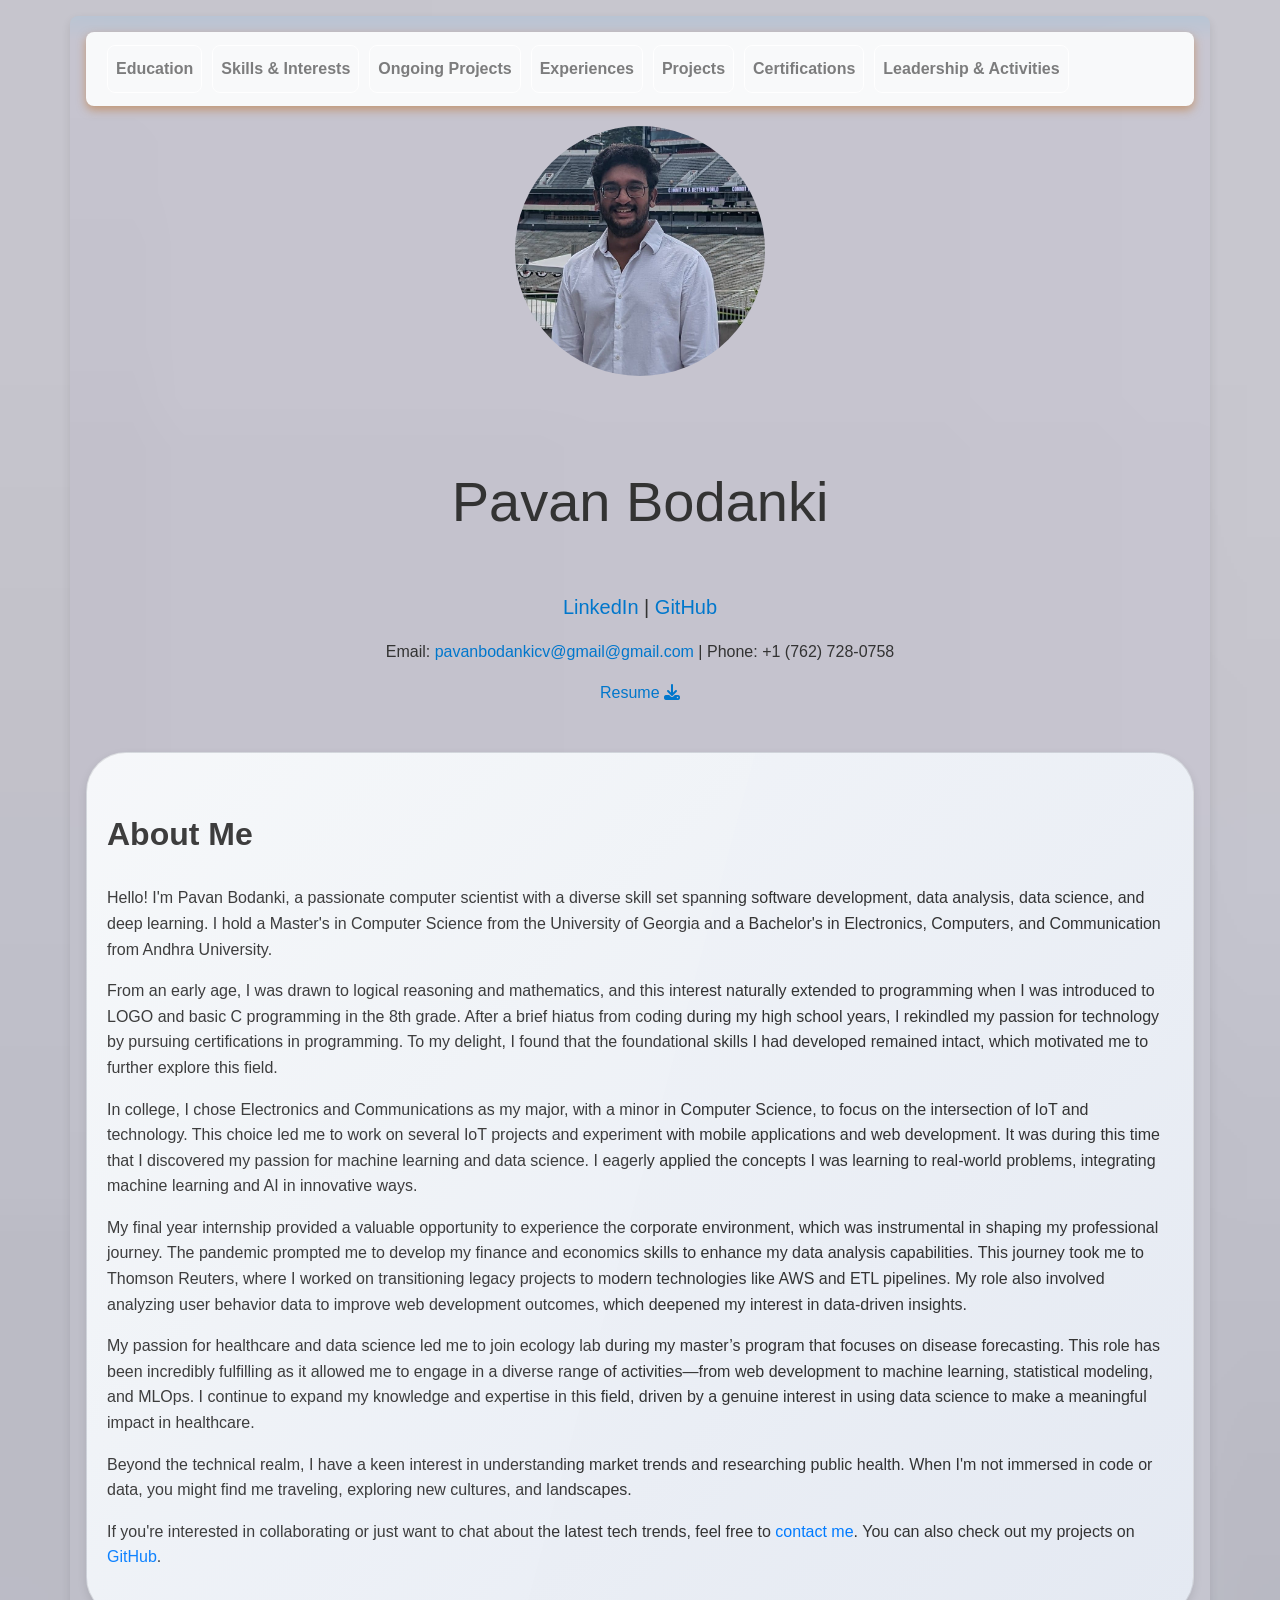
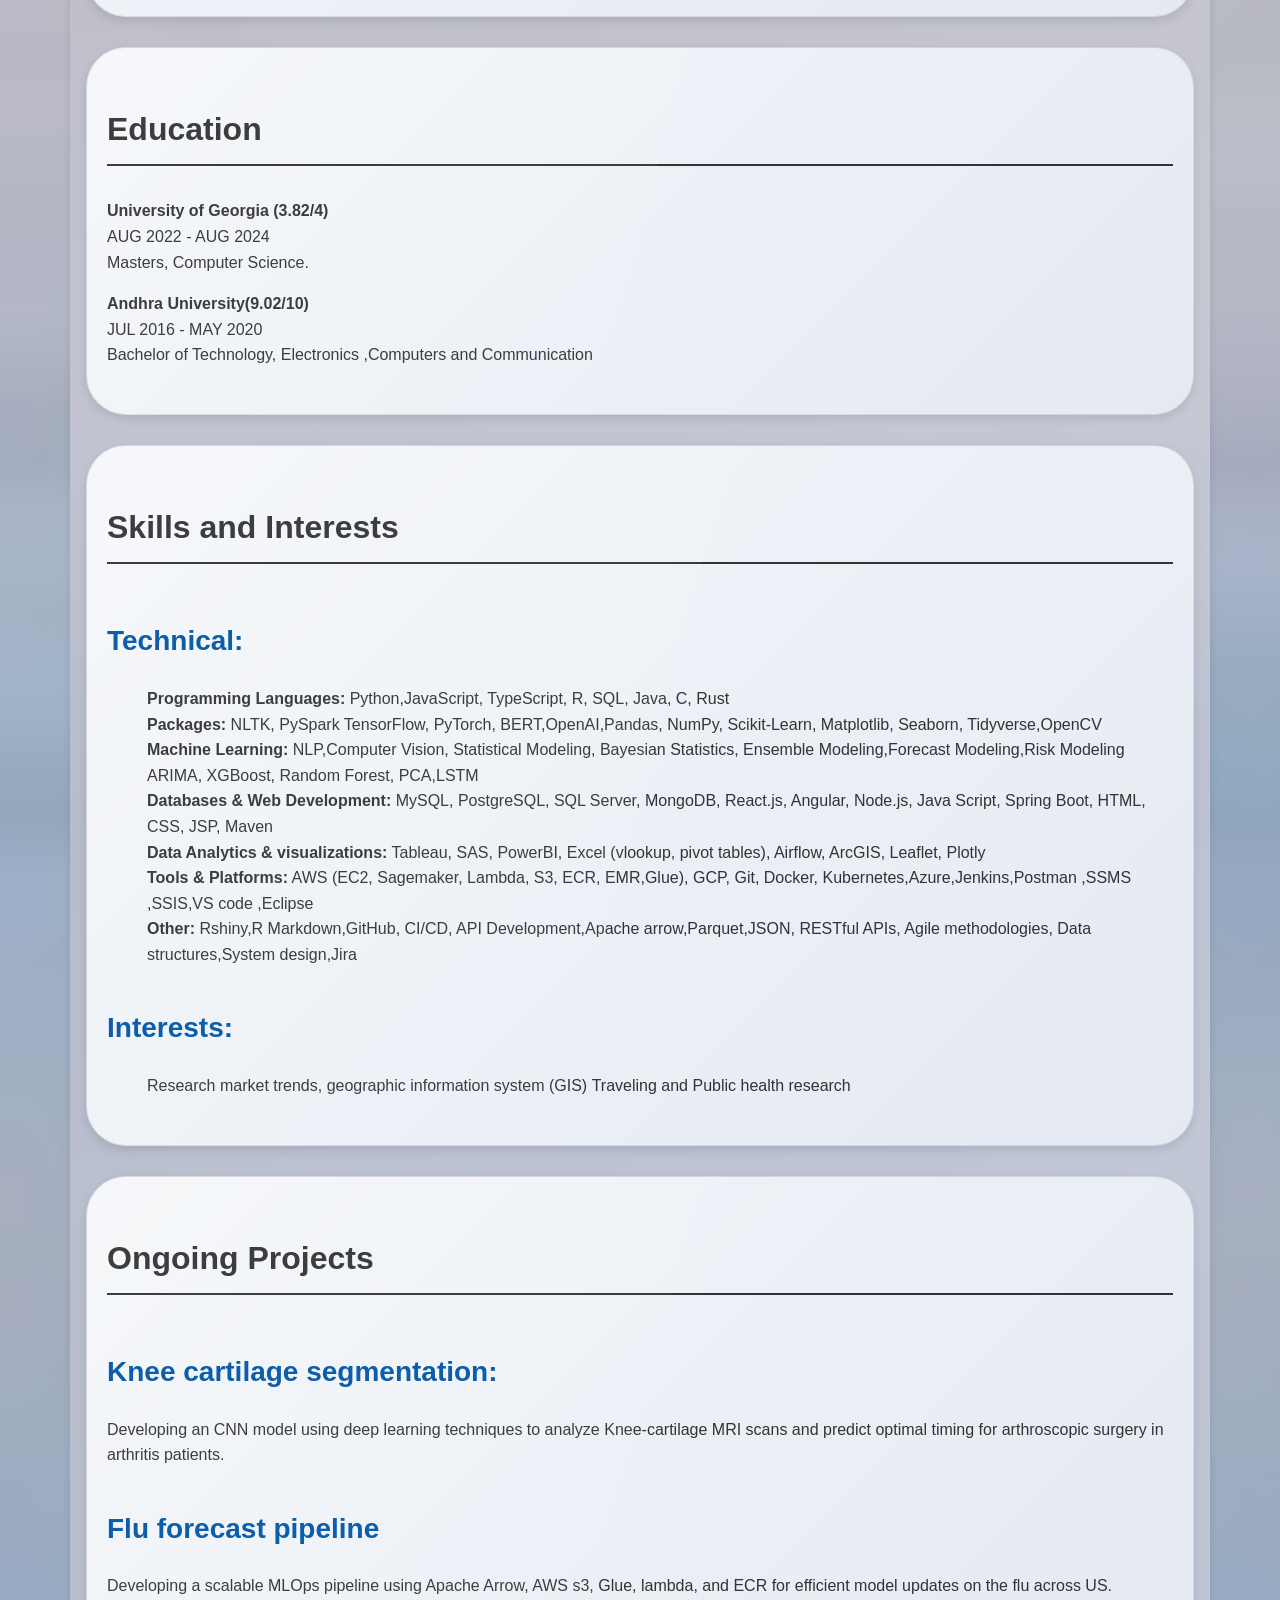
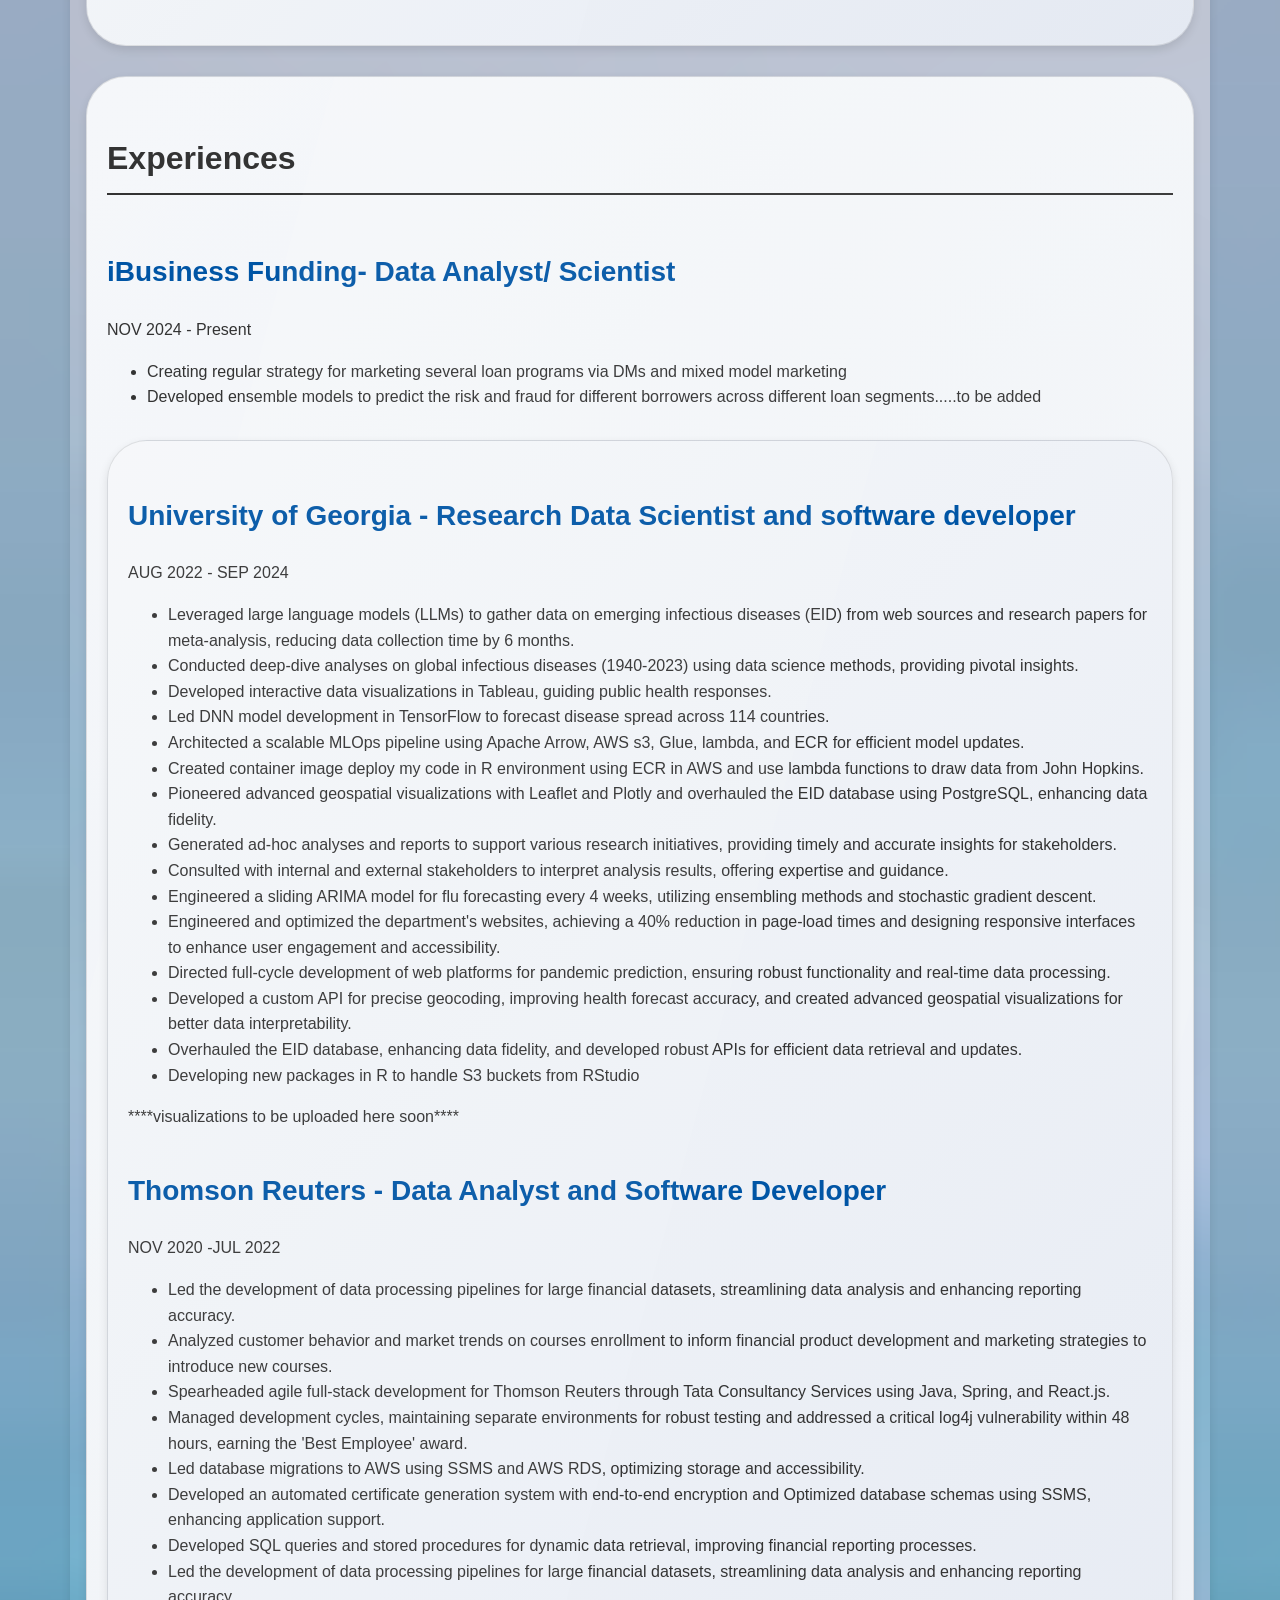
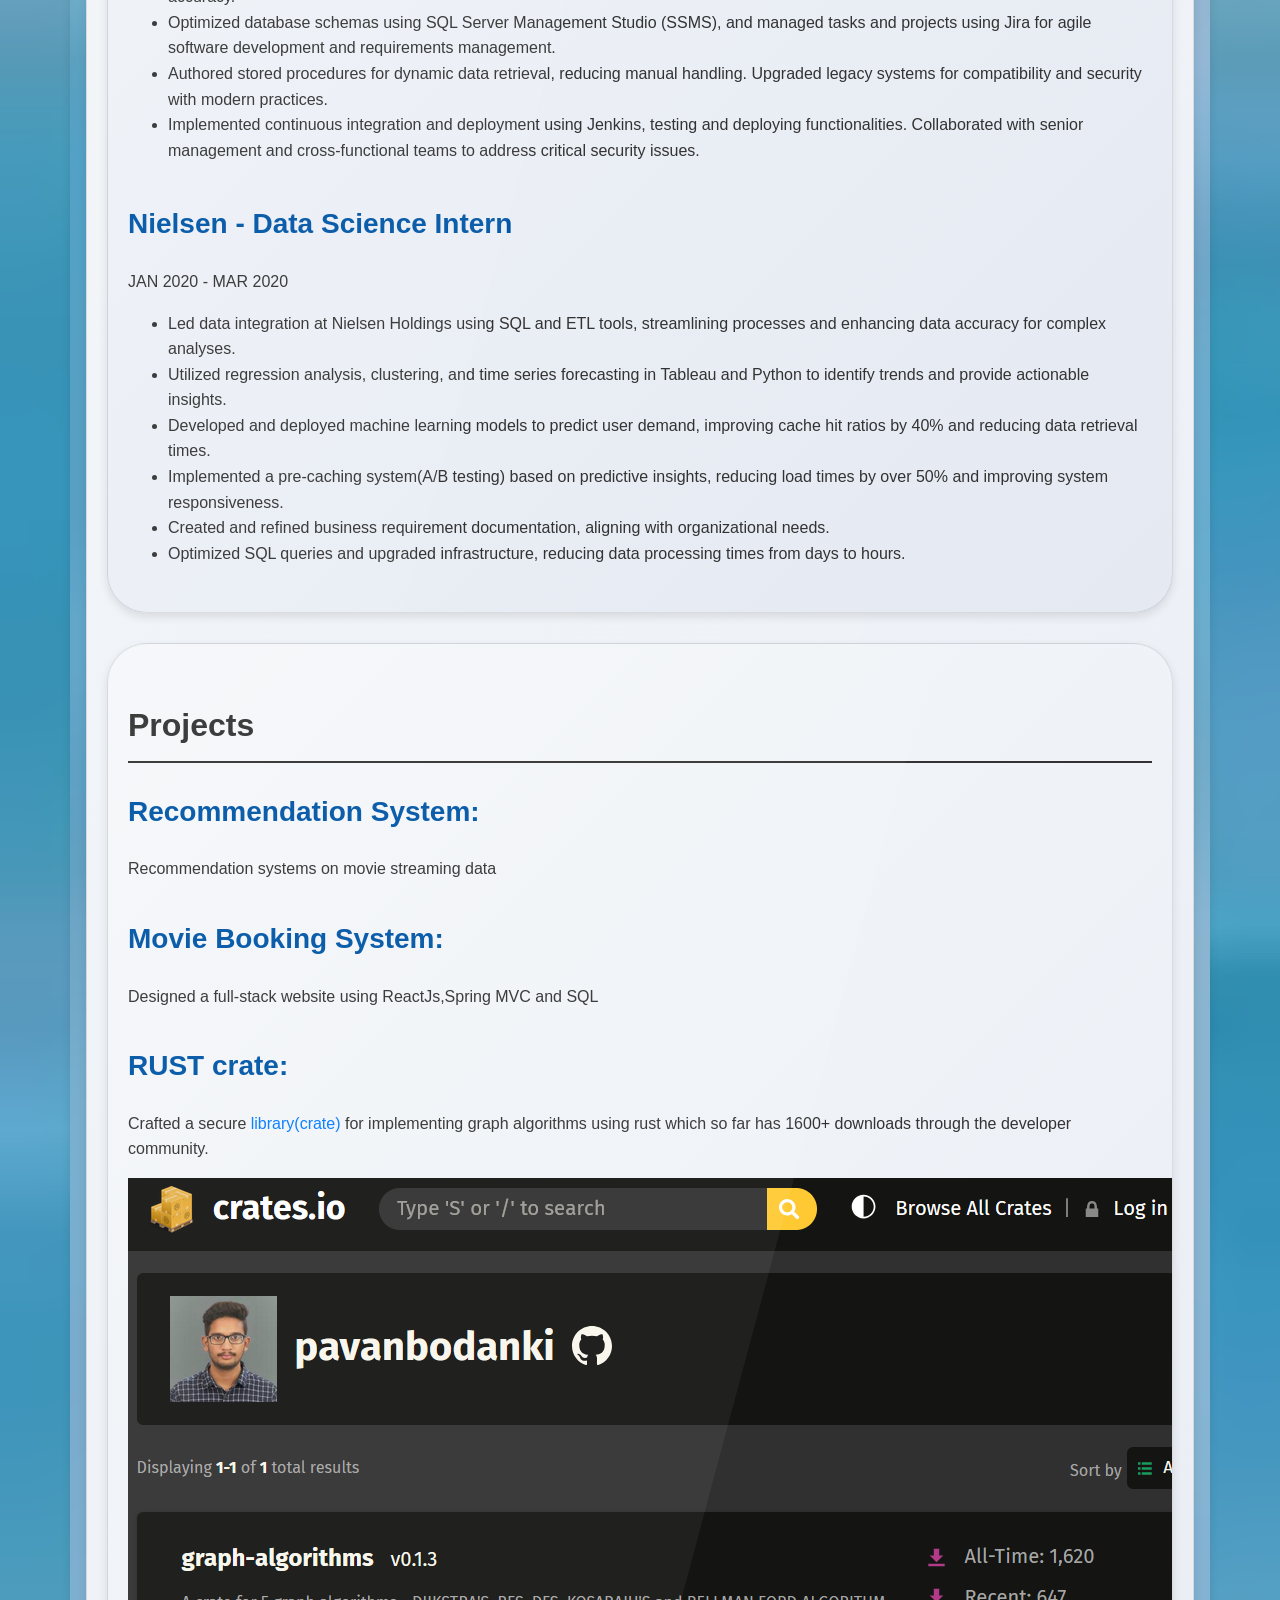
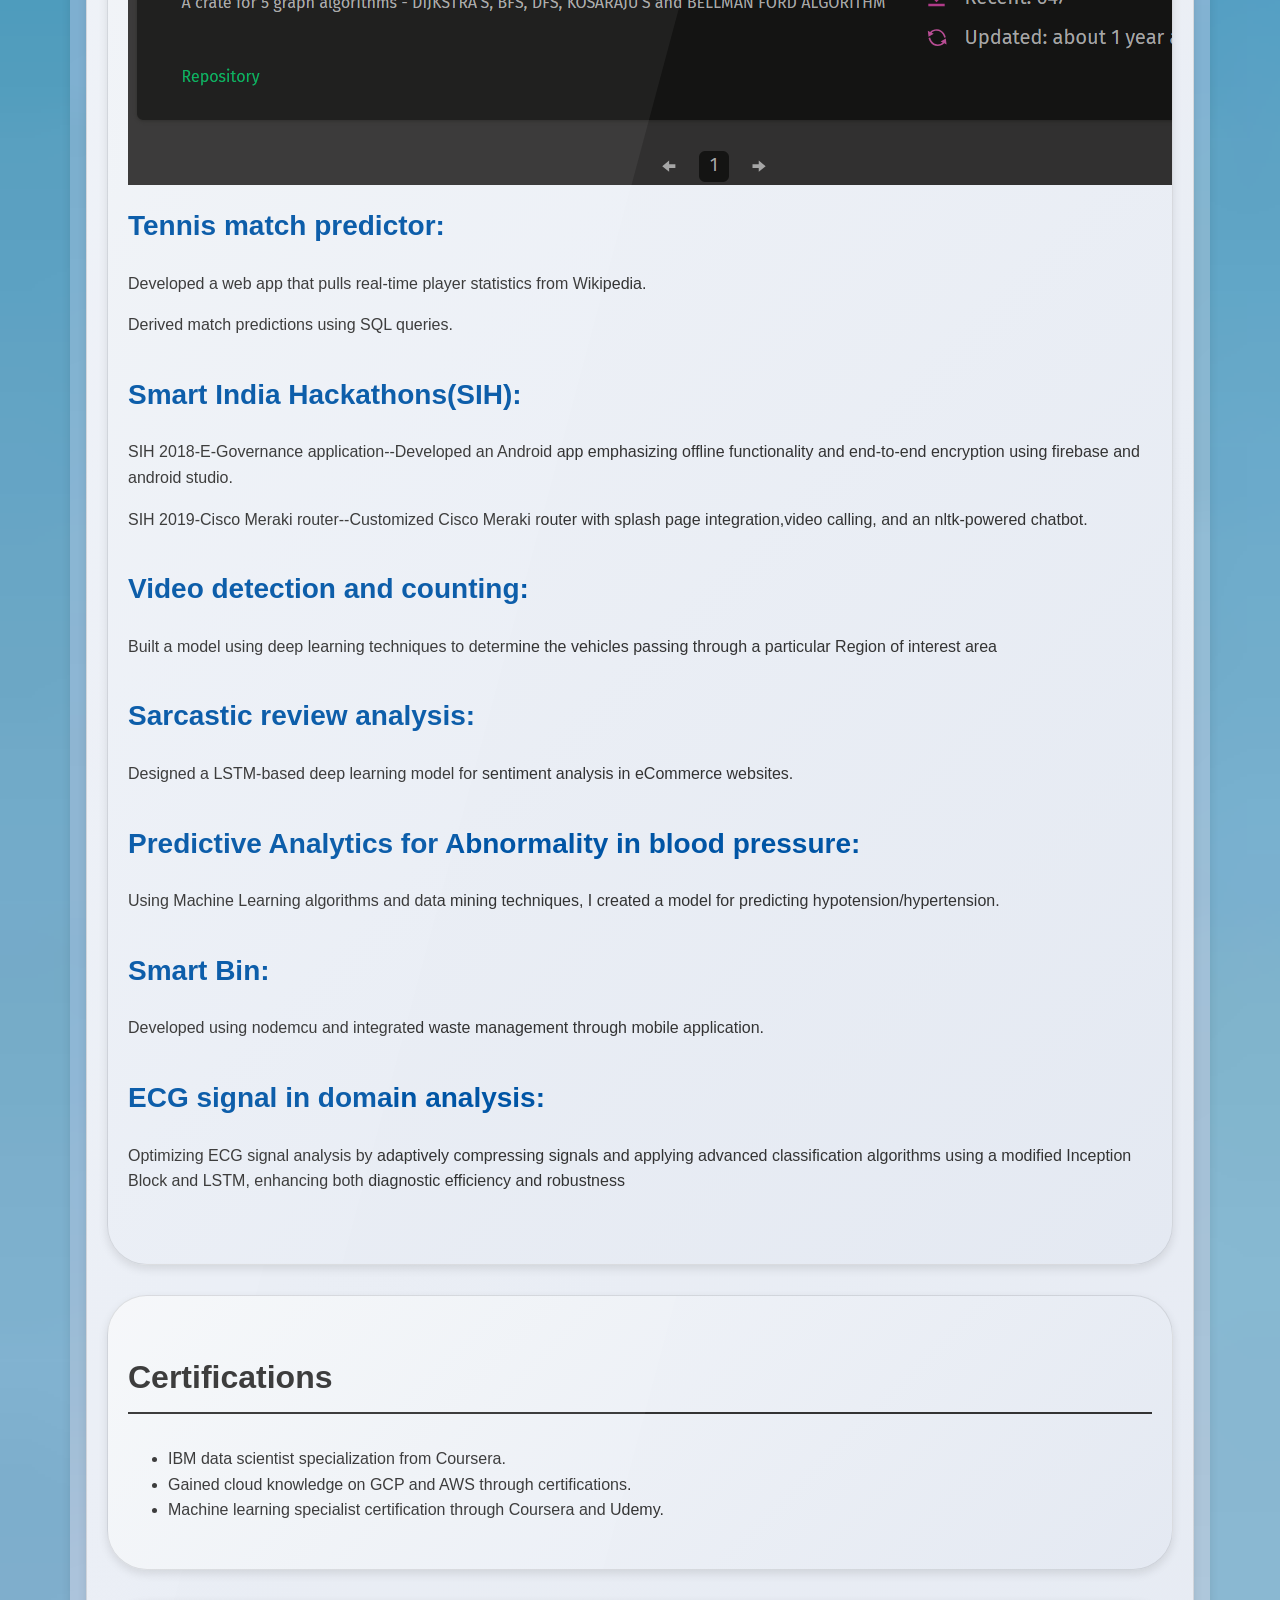
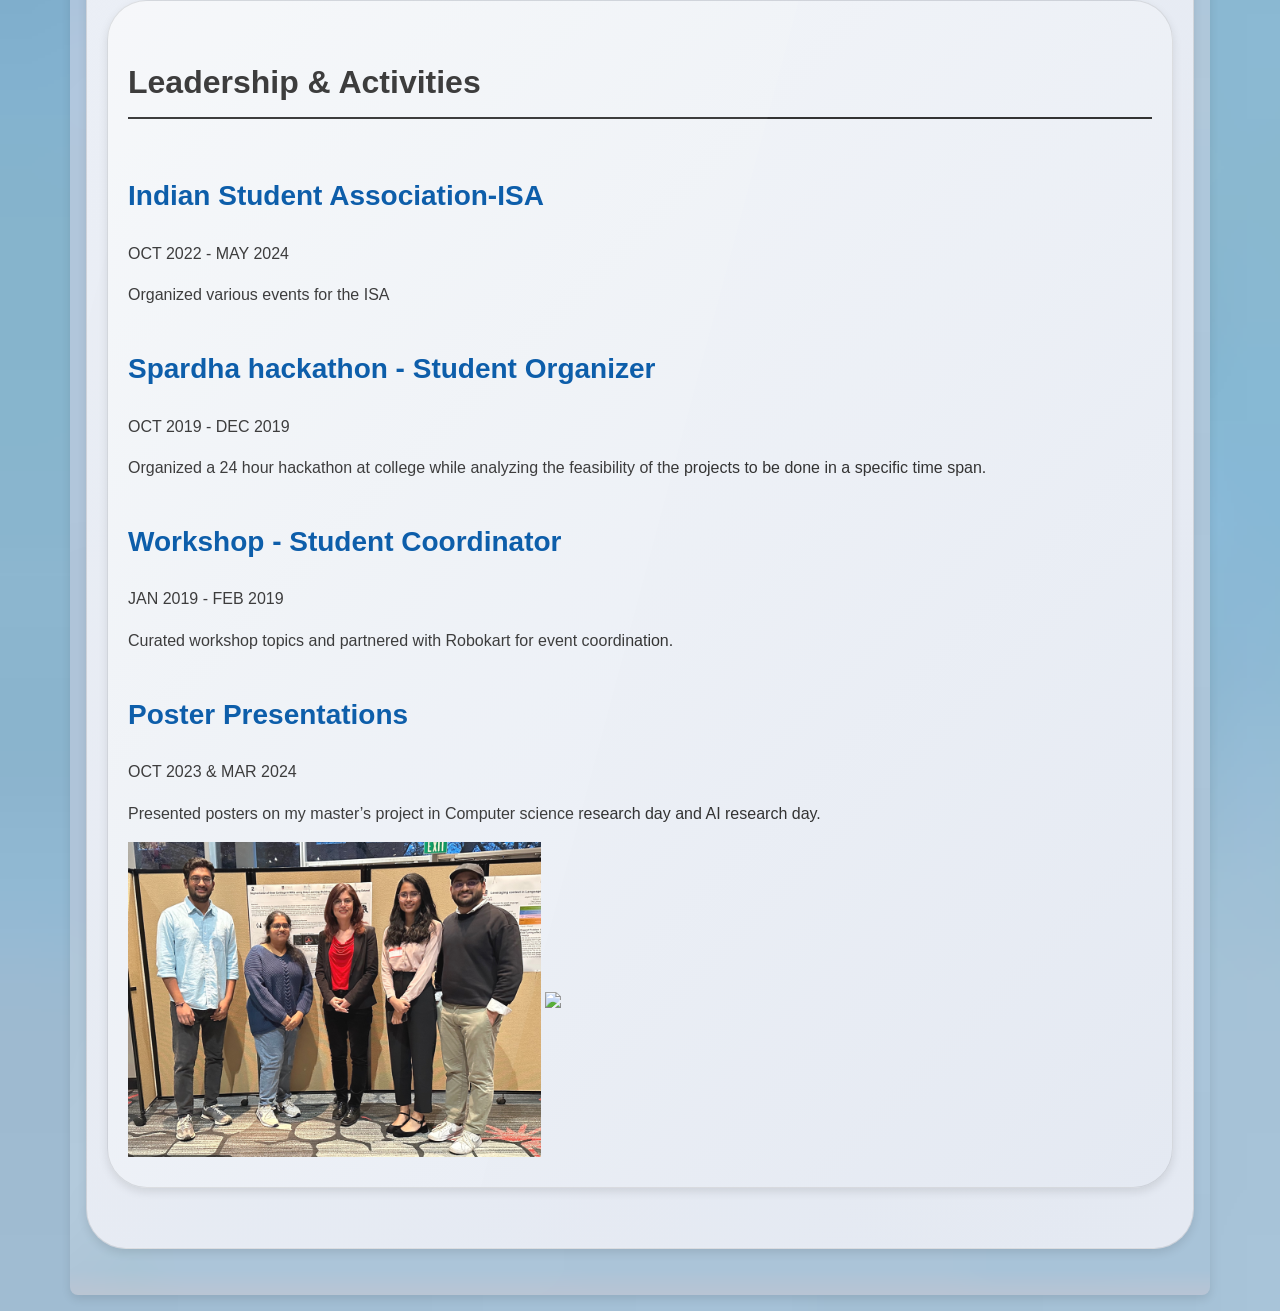
==== index.html @ 92566c2e "Update index.html" ====
<!DOCTYPE html>
<html lang="en">
<!-- Google tag (gtag.js) -->
<script async src="https://www.googletagmanager.com/gtag/js?id=G-JFM1HLFCEK"></script>
<script>
  window.dataLayer = window.dataLayer || [];
  function gtag(){dataLayer.push(arguments);}
  gtag('js', new Date());

  gtag('config', 'G-JFM1HLFCEK');
</script>
<head>
    <meta charset="UTF-8">
    <meta name="viewport" content="width=device-width, initial-scale=1.0">
    <title>Pavan Bodanki</title>
    <link href="https://maxcdn.bootstrapcdn.com/bootstrap/4.5.2/css/bootstrap.min.css" rel="stylesheet">
    <script src="https://ajax.googleapis.com/ajax/libs/jquery/3.5.1/jquery.min.js"></script>
    <script src="https://cdnjs.cloudflare.com/ajax/libs/popper.js/1.16.0/umd/popper.min.js"></script>
    <script src="https://maxcdn.bootstrapcdn.com/bootstrap/4.5.2/js/bootstrap.min.js"></script>
	<link rel="stylesheet" href="https://cdnjs.cloudflare.com/ajax/libs/font-awesome/6.3.1/css/all.min.css" integrity="sha384-k6RqeWeci5ZR/Lv4MR0sA0FfDOMt23cez/5paNdF+TmFE5oUJ5Ng5F5tdp1WEIjO" crossorigin="anonymous">

	
    <style>
	body {
    font-family: 'Roboto', sans-serif;
    background-image: url('images.jpeg');
	 background-size: cover;
    color: #333;
    font-size: 16px;
    line-height: 1.6;
}

.container {
    background-color: #ffffff;
    padding: 40px;
    border-radius: 8px;
    box-shadow: 0px 4px 10px rgba(0, 0, 0, 0.1);
    margin-top: 40px;
    background-image: url('images.jpeg');
    background-size: cover;
    background-position: center center;
}
        .header h1 {
            text-align: center;
        }

        .header a {
            color: #0077cc;
            text-decoration: none;
        }

        .section h2 {
            border-bottom: 2px solid #333;
            padding-bottom: 0.5em;
            margin-bottom: 1em;
        }

        .skills ul, .interests ul {
            list-style-type: none;
            padding-left: 0;
        }

        .skills li, .interests li {
            display: inline-block;
            border-radius: 3px;
        }
	
        .experience .job, .projects .project {
            margin-bottom: 1.5em;
        }

        .experience h3, .projects h3 {
            margin-top: 0;
            
        }
		
		.menu {
            position: sticky;
            top: 0;
            background-color: #ffffff;
            box-shadow: 0 2px 6px rgba(0, 0, 0, 0.1);
            z-index: 1000;
        }

        .menu a {
            margin: 0 10px;
            cursor: pointer;
            text-decoration: underline;
            color: #0077cc;
        }
		.menu a:hover {
            color: #0055a5;
        }
		@keyframes fadeIn {
            from { opacity: 0; }
            to { opacity: 1; }
        }

        .section {
            animation: fadeIn 1s ease-out;
        }
		.profile-image {
            width: 250px;
            height: 250px;
            border-radius: 50%;
            object-fit: cover;
            margin: 20px auto;
            display: block;
        }

        /* Contact form style */
        .contact-form {
            margin: 20px 0;
            display: flex;
            flex-direction: column;
            gap: 15px;
        }

        .contact-form input,
        .contact-form textarea,
        .contact-form button {
            padding: 10px;
            border: 1px solid #ccc;
            border-radius: 5px;
        }

        /* Social media icons */
        .social-icons {
            display: flex;
            gap: 10px;
            justify-content: center;
            margin: 20px 0;
        }

        .social-icons img {
            width: 32px;
            height: 32px;
        }
		
h1, h2, h3, h4, h5, h6 {
    margin-top: 1em;
    margin-bottom: 1em;
    font-weight: 700;
}

h3 {
    color: #0055a5;
    
}

.navbar {
    background-color: #0055a5;
    border-radius: 8px;
    box-shadow: 0px 4px 10px rgba(192, 119, 54, 0.58);
}

.nav-link {
    border: 1px solid #fff;
    border-radius: 8px;
    margin: 5px;
    padding: 10px 20px;
    transition: background-color 0.3s, color 0.3s;
}

.nav-link:hover {
    background-color: #fff;
    color: #0055a5;
}

.card {
    border-radius: 40px;
    box-shadow: 0px 4px 10px rgba(0, 0, 0, 0.1);
    background: linear-gradient(135deg, #f5f7fa 0%, #e4e9f2 100%);
    margin: 30px 0;
    padding: 30px 20px;
    transition: transform 0.3s, box-shadow 0.3s;
    border: 1px solid rgba(0, 0, 0, 0.1);
    position: relative;
    overflow: hidden;
}

.card:hover {
    transform: translateY(-7px);
    box-shadow: 0px 8px 15px rgba(0, 0, 0, 0.2);
}

.card::before {
    content: "";
    position: absolute;
    top: 0;
    left: -50%;
    width: 100%;
    height: 100%;
    background-color: rgba(255, 255, 255, 0.05);
    transform: skewX(-15deg);
    transition: transform 0.7s;
}

.card:hover::before {
    transform: skewX(-15deg) translateX(130%);
}

.card-icon {
    width: 50px;
    height: 50px;
    background-color: #0055a5;
    border-radius: 50%;
    display: flex;
    justify-content: center;
    align-items: center;
    margin-bottom: 20px;
    color: #fff;
    font-size: 24px;
}
body {
            font-family: 'Roboto', sans-serif;
            background-color: #f0f0f0;
            color: #333;
            font-size: 16px;
            line-height: 1.6;
        }

		
    </style>
</head>

<body>
  <div class="container mt-3 mb-3 p-3">
        <nav class="navbar navbar-expand-lg navbar-light bg-light sticky-top">
            <class="navbar-brand" >
            <button class="navbar-toggler" type="button" data-toggle="collapse" data-target="#navbarNav" aria-controls="navbarNav" aria-expanded="false" aria-label="Toggle navigation">
                <span class="navbar-toggler-icon"></span>
            </button>
            <div class="collapse navbar-collapse" id="navbarNav">
                <ul class="navbar-nav ml-auto">
                <li class="nav-item">
                    <a class="nav-link" onclick="scrollToSection('education')"><b>Education</b></a>
                </li>
                <li class="nav-item">
                    <a class="nav-link" onclick="scrollToSection('skills-and-interests')"><b>Skills & Interests</b></a>
                </li>
				<li class="nav-item">
                    <a class="nav-link" onclick="scrollToSection('Onprojects')"><b>Ongoing Projects</b></a>
                </li>
                <li class="nav-item">
                    <a class="nav-link" onclick="scrollToSection('experiences')"><b>Experiences</b></a>
                </li>
                <li class="nav-item">
                    <a class="nav-link" onclick="scrollToSection('projects')"><b>Projects</b></a>
                </li>
                <li class="nav-item">
                    <a class="nav-link" onclick="scrollToSection('certifications')"><b>Certifications</b></a>
                </li>
                <li class="nav-item">
                    <a class="nav-link" onclick="scrollToSection('leadership')"><b>Leadership & Activities</b></a>
                </li>
            </ul>
        </div>
    </nav>

	<img src="pavan.jpg" class="profile-image">

        <div class="header text-center py-3">
            <h1 class="display-4">Pavan Bodanki</h1>
            <p class="lead"><a href="https://linkedin.com/in/pavan-bodanki" target="_blank">LinkedIn</a> | 
               <a href="https://github.com/pavanbodanki" target="_blank">GitHub</a></p>
            <p>Email: <a href="mailto:pavanbodankicv@gmail.com">pavanbodankicv@gmail@gmail.com</a> | Phone: +1 (762) 728-0758</p>
			<a href="PavanBodanki_RESUME_master.pdf" download>Resume <i class="fas fa-download"></i></a>
        </div>
<section id="about-me">
<div class= card>
        <h2>About Me</h2>
<p>
    Hello! I'm Pavan Bodanki, a passionate computer scientist with a diverse skill set spanning software development, data analysis, data science, and deep learning. I hold a Master's in Computer Science from the University of Georgia and a Bachelor's in Electronics, Computers, and Communication from Andhra University.
</p>
<p>
    From an early age, I was drawn to logical reasoning and mathematics, and this interest naturally extended to programming when I was introduced to LOGO and basic C programming in the 8th grade. After a brief hiatus from coding during my high school years, I rekindled my passion for technology by pursuing certifications in programming. To my delight, I found that the foundational skills I had developed remained intact, which motivated me to further explore this field.
</p>
<p>
    In college, I chose Electronics and Communications as my major, with a minor in Computer Science, to focus on the intersection of IoT and technology. This choice led me to work on several IoT projects and experiment with mobile applications and web development. It was during this time that I discovered my passion for machine learning and data science. I eagerly applied the concepts I was learning to real-world problems, integrating machine learning and AI in innovative ways.
</p>
<p>
    My final year internship provided a valuable opportunity to experience the corporate environment, which was instrumental in shaping my professional journey. The pandemic prompted me to develop my finance and economics skills to enhance my data analysis capabilities. This journey took me to Thomson Reuters, where I worked on transitioning legacy projects to modern technologies like AWS and ETL pipelines. My role also involved analyzing user behavior data to improve web development outcomes, which deepened my interest in data-driven insights.
</p>
<p>
    My passion for healthcare and data science led me to join ecology lab during my master’s program that focuses on disease forecasting. This role has been incredibly fulfilling as it allowed me to engage in a diverse range of activities—from web development to machine learning, statistical modeling, and MLOps. I continue to expand my knowledge and expertise in this field, driven by a genuine interest in using data science to make a meaningful impact in healthcare.
</p>
<p>
    Beyond the technical realm, I have a keen interest in understanding market trends and researching public health. When I'm not immersed in code or data, you might find me traveling, exploring new cultures, and landscapes.
</p>
<p>
    If you're interested in collaborating or just want to chat about the latest tech trends, feel free to <a href="mailto:pavanbodankicv@gmail.com">contact me</a>. You can also check out my projects on <a href="https://github.com/pavanbodanki">GitHub</a>.
</p>
</div>

	</section>
    <div class="section education">
		<div class="card">
        <h2>Education</h2>
        <p><strong>University of Georgia (3.82/4)</strong><br> AUG 2022 - AUG 2024<br> Masters, Computer Science.</p>
        <p><strong>Andhra University(9.02/10)</strong><br> JUL 2016 - MAY 2020<br> Bachelor of Technology, Electronics ,Computers and Communication</p>
		</div>
    </div>

    <!-- Add other sections similarly -->
	<div class="section skills-and-interests"><div class="card">
        <h2>Skills and Interests</h2>
        
        <h3>Technical:</h3>
        <ul class="skills">
			<li><b>Programming Languages:</b> Python,JavaScript, TypeScript, R, SQL, Java, C, Rust </li>
			<li><b>Packages:</b> NLTK, PySpark TensorFlow, PyTorch, BERT,OpenAI,Pandas, NumPy, Scikit-Learn, Matplotlib, Seaborn, Tidyverse,OpenCV</li>
			<li><b>Machine Learning:</b> NLP,Computer Vision, Statistical Modeling, Bayesian Statistics, Ensemble Modeling,Forecast Modeling,Risk Modeling ARIMA, XGBoost, Random Forest, PCA,LSTM</li>
			<li><b>Databases & Web Development:</b> MySQL, PostgreSQL, SQL Server, MongoDB, React.js, Angular, Node.js, Java Script, Spring Boot, HTML, CSS, JSP, Maven</li>
			<li><b>Data Analytics & visualizations:</b> Tableau, SAS, PowerBI, Excel (vlookup, pivot tables), Airflow, ArcGIS, Leaflet, Plotly</li>
			<li><b>Tools & Platforms:</b> AWS (EC2, Sagemaker, Lambda, S3, ECR, EMR,Glue), GCP, Git, Docker, Kubernetes,Azure,Jenkins,Postman ,SSMS ,SSIS,VS code ,Eclipse</li>
			<li><b>Other:</b> Rshiny,R Markdown,GitHub, CI/CD, API Development,Apache arrow,Parquet,JSON, RESTful APIs,  Agile methodologies, Data structures,System design,Jira</li>
			<br>
        </ul>
        
        <h3>Interests:</h3>
        <ul class="interests">
            <li>Research market trends,</li>
			<li>geographic information system (GIS) </li>
            <li>Traveling and</li>
            <li>Public health research</li>
        </ul>
		</div>
    </div>
	<div class="section Onprojects"><div class="card">
		<h2>Ongoing Projects</h2>
		<div class="project">
            <h3>Knee cartilage segmentation:</h3>
            <p><p>Developing an CNN model using deep learning techniques to analyze Knee-cartilage MRI scans and predict optimal timing for arthroscopic surgery in arthritis patients.</p></p>
        </div>
		<div class="project">
            <h3>Flu forecast pipeline</h3>
            <p><p>Developing a scalable MLOps pipeline using Apache Arrow, AWS s3, Glue, lambda, and ECR for efficient model updates on the flu across US.</p></p>
        </div>
		
	</div>
<div class="section experiences"><div class="card">
        <h2>Experiences</h2>
        <div class="job">
            <h3>iBusiness Funding- Data Analyst/ Scientist</h3>
            <p>NOV 2024 - Present</p>
<ul>
<li> Creating regular strategy for marketing several loan programs via DMs and mixed model marketing</li>
<li>Developed ensemble models to predict the risk and fraud for different borrowers across different loan segments.....to be added</li>
</ul>
    
    <div class="section experiences"><div class="card">
        <div class="job">
            <h3>University of Georgia - Research Data Scientist and software developer</h3>
            <p>AUG 2022 - SEP 2024</p>
			<ul>
				<li>Leveraged large language models (LLMs) to gather data on emerging infectious diseases (EID) from web sources and research papers for meta-analysis, reducing data collection time by 6 months.</li>
				<li>Conducted deep-dive analyses on global infectious diseases (1940-2023) using data science methods, providing pivotal insights.</li>
				<li>Developed interactive data visualizations in Tableau, guiding public health responses.</li>
				<li>Led DNN model development in TensorFlow to forecast disease spread across 114 countries.</li>
				<li>Architected a scalable MLOps pipeline using Apache Arrow, AWS s3, Glue, lambda, and ECR for efficient model updates.</li>
				<li>Created container image deploy my code in R environment using ECR in AWS and use lambda functions to draw data from John Hopkins.</li>
				<li>Pioneered advanced geospatial visualizations with Leaflet and Plotly and overhauled the EID database using PostgreSQL, enhancing data fidelity.</li>
				<li>Generated ad-hoc analyses and reports to support various research initiatives, providing timely and accurate insights for stakeholders.</li>
				<li>Consulted with internal and external stakeholders to interpret analysis results, offering expertise and guidance.</li>
				<li>Engineered a sliding ARIMA model for flu forecasting every 4 weeks, utilizing ensembling methods and stochastic gradient descent.</li>
				<li>Engineered and optimized the department's websites, achieving a 40% reduction in page-load times and designing responsive interfaces to enhance user engagement and accessibility.</li>
				<li>Directed full-cycle development of web platforms for pandemic prediction, ensuring robust functionality and real-time data processing.</li>
				<li>Developed a custom API for precise geocoding, improving health forecast accuracy, and created advanced geospatial visualizations for better data interpretability.</li>
				<li>Overhauled the EID database, enhancing data fidelity, and developed robust APIs for efficient data retrieval and updates.</li>
				<li>Developing new packages in R to handle S3 buckets from RStudio</li>
			</ul>
			<p>****visualizations to be uploaded here soon****</p>

        </div>
		<div class="job">
            <h3>Thomson Reuters - Data Analyst and Software Developer</h3>
            <p>NOV 2020 -JUL 2022</p>
            <ul>
<li>Led the development of data processing pipelines for large financial datasets, streamlining data analysis and enhancing reporting accuracy.
</li>
<li>
 Analyzed customer behavior and market trends on courses enrollment to inform financial product development and marketing strategies to introduce new courses.
</li>
				<li>Spearheaded agile full-stack development for Thomson Reuters through Tata Consultancy Services using Java, Spring, and React.js.</li>
				<li>Managed development cycles, maintaining separate environments for robust testing and addressed a critical log4j vulnerability within 48 hours, earning the 'Best Employee' award.
				<li>Led database migrations to AWS using SSMS and AWS RDS, optimizing storage and accessibility.</li>
				<li>Developed an automated certificate generation system with end-to-end encryption and Optimized database schemas using SSMS, enhancing application support.</li>
				<li>Developed SQL queries and stored procedures for dynamic data retrieval, improving financial reporting processes.</li>
				<li>Led the development of data processing pipelines for large financial datasets, streamlining data analysis and enhancing reporting accuracy.</li>
				<li>Optimized database schemas using SQL Server Management Studio (SSMS), and managed tasks and projects using Jira for agile software development and requirements management.</li>
				<li>Authored stored procedures for dynamic data retrieval, reducing manual handling. Upgraded legacy systems for compatibility and security with modern practices.</li>
				<li>Implemented continuous integration and deployment using Jenkins, testing and deploying functionalities. Collaborated with senior management and cross-functional teams to address critical security issues.</li>
			</ul>

        </div>
		<div class="job">
            <h3>Nielsen - Data Science Intern</h3>
            <p> JAN 2020 - MAR 2020</p>
            <ul>
				<li>Led data integration at Nielsen Holdings using SQL and ETL tools, streamlining processes and enhancing data accuracy for complex analyses.</li>
				<li>Utilized regression analysis, clustering, and time series forecasting in Tableau and Python to identify trends and provide actionable insights.</li>
				<li>Developed and deployed machine learning models to predict user demand, improving cache hit ratios by 40% and reducing data retrieval times.</li>
				<li>Implemented a pre-caching system(A/B testing) based on predictive insights, reducing load times by over 50% and improving system responsiveness.</li>
				<li>Created and refined business requirement documentation, aligning with organizational needs.</li>
				<li>Optimized SQL queries and upgraded infrastructure, reducing data processing times from days to hours.</li>
			</ul>

        </div>
		</div>
        <!-- Repeat similar structure for other job experiences -->
    </div>
    
    <div class="section projects"><div class="card">
        <h2>Projects</h2>
		<div class="project">
            <h3>Recommendation System:</h3>
            <p><p>Recommendation systems on movie streaming data</p></p>
        </div>
		<div class="project">
            <h3>Movie Booking System:</h3>
            <p>Designed a full-stack website using ReactJs,Spring MVC and SQL</p>
        </div>
        <div class="project">
            <h3>RUST crate:</h3>
            <p>Crafted a secure <a href="https://crates.io/crates/graph-algorithms">library(crate)</a> for implementing graph algorithms using rust which so far has 1600+ downloads through the developer community.</p>
			<img src='rust.png'>
        </div>
		<div class="project">
            <h3>Tennis match predictor:</h3>
			<p>Developed a web app that pulls real-time player statistics from Wikipedia.</p>
			<p>Derived match predictions using SQL queries.</p>
		</div>
		<div class="project">
            <h3>Smart India Hackathons(SIH):</h3>
			<p>SIH 2018-E-Governance application--Developed an Android app emphasizing offline functionality and end-to-end encryption using firebase and android studio.</p>
			<p>SIH 2019-Cisco Meraki router--Customized Cisco Meraki router with splash page integration,video calling, and an nltk-powered chatbot.</p>
		</div>
		<div class="project">
            <h3>Video detection and counting:</h3>
			<p>Built a model using deep learning techniques to determine the vehicles passing through a particular Region of interest area</p>
		</div>
		<div class="project">
            <h3>Sarcastic review analysis:</h3>
			<p>Designed a LSTM-based deep learning model for sentiment analysis in eCommerce websites.</p>
		</div>
		<div class="project">
            <h3>Predictive Analytics for Abnormality in blood pressure:</h3>
			<p>Using Machine Learning algorithms and data mining techniques, I created a model for predicting hypotension/hypertension.</p>
		</div>
		<div class="project">
		<h3>Smart Bin:</h3>
			<p>Developed using nodemcu and integrated waste management through mobile application.</p>
		</div>
		<div class="project">
            <h3>ECG signal in domain analysis:</h3>
            <p><p>Optimizing ECG signal analysis by adaptively compressing signals and applying advanced classification algorithms using a modified Inception Block and LSTM, enhancing both diagnostic efficiency and robustness</p></p>
        </div>
		</div>	
        <!-- Repeat similar structure for other projects -->
    </div>
    <div class="section certifications"><div class="card">
        <h2>Certifications</h2>
        <ul>
            <li>IBM data scientist specialization from Coursera.</li>
			<li>Gained cloud knowledge on GCP and AWS through certifications.</li>
			<li>Machine learning specialist certification through Coursera and Udemy.</li>
            <!-- ... Other certifications ... -->
        </ul>
    </div>
    
    <div class="section leadership"><div class="card">
        <h2>Leadership & Activities</h2>
		<div>
            <h3>Indian Student Association-ISA</h3>
            <p>OCT 2022 - MAY 2024</p>
            <p>Organized various events for the ISA</p>
        </div>
        <div>
            <h3>Spardha hackathon - Student Organizer</h3>
            <p>OCT 2019 - DEC 2019</p>
            <p>Organized a 24 hour hackathon at college while analyzing the feasibility of the projects to be done in a specific time span.</p>
        </div>
        <div>
            <h3>Workshop - Student Coordinator</h3>
            <p>JAN 2019 - FEB 2019</p>
            <p>Curated workshop topics and partnered with Robokart for event coordination.</p>
        </div>
		<div>
		<h3>Poster Presentations</h3>
            <p>OCT 2023 & MAR 2024</p>
            <p>Presented posters on my master’s project in Computer science research day and AI research day.</p>
			<img src="fall2023.png">
			<img src ="Spring2024.png">
		</div>
		</div>
    </div>
</div>

<script>
    function scrollToSection(sectionId) {
        const element = document.querySelector(`.${sectionId}`);
        if (element) {
            const top = element.getBoundingClientRect().top + window.pageYOffset;
            window.scrollTo({ top: top, behavior: "smooth" });
        }
    }
</script>
</body>
</html>
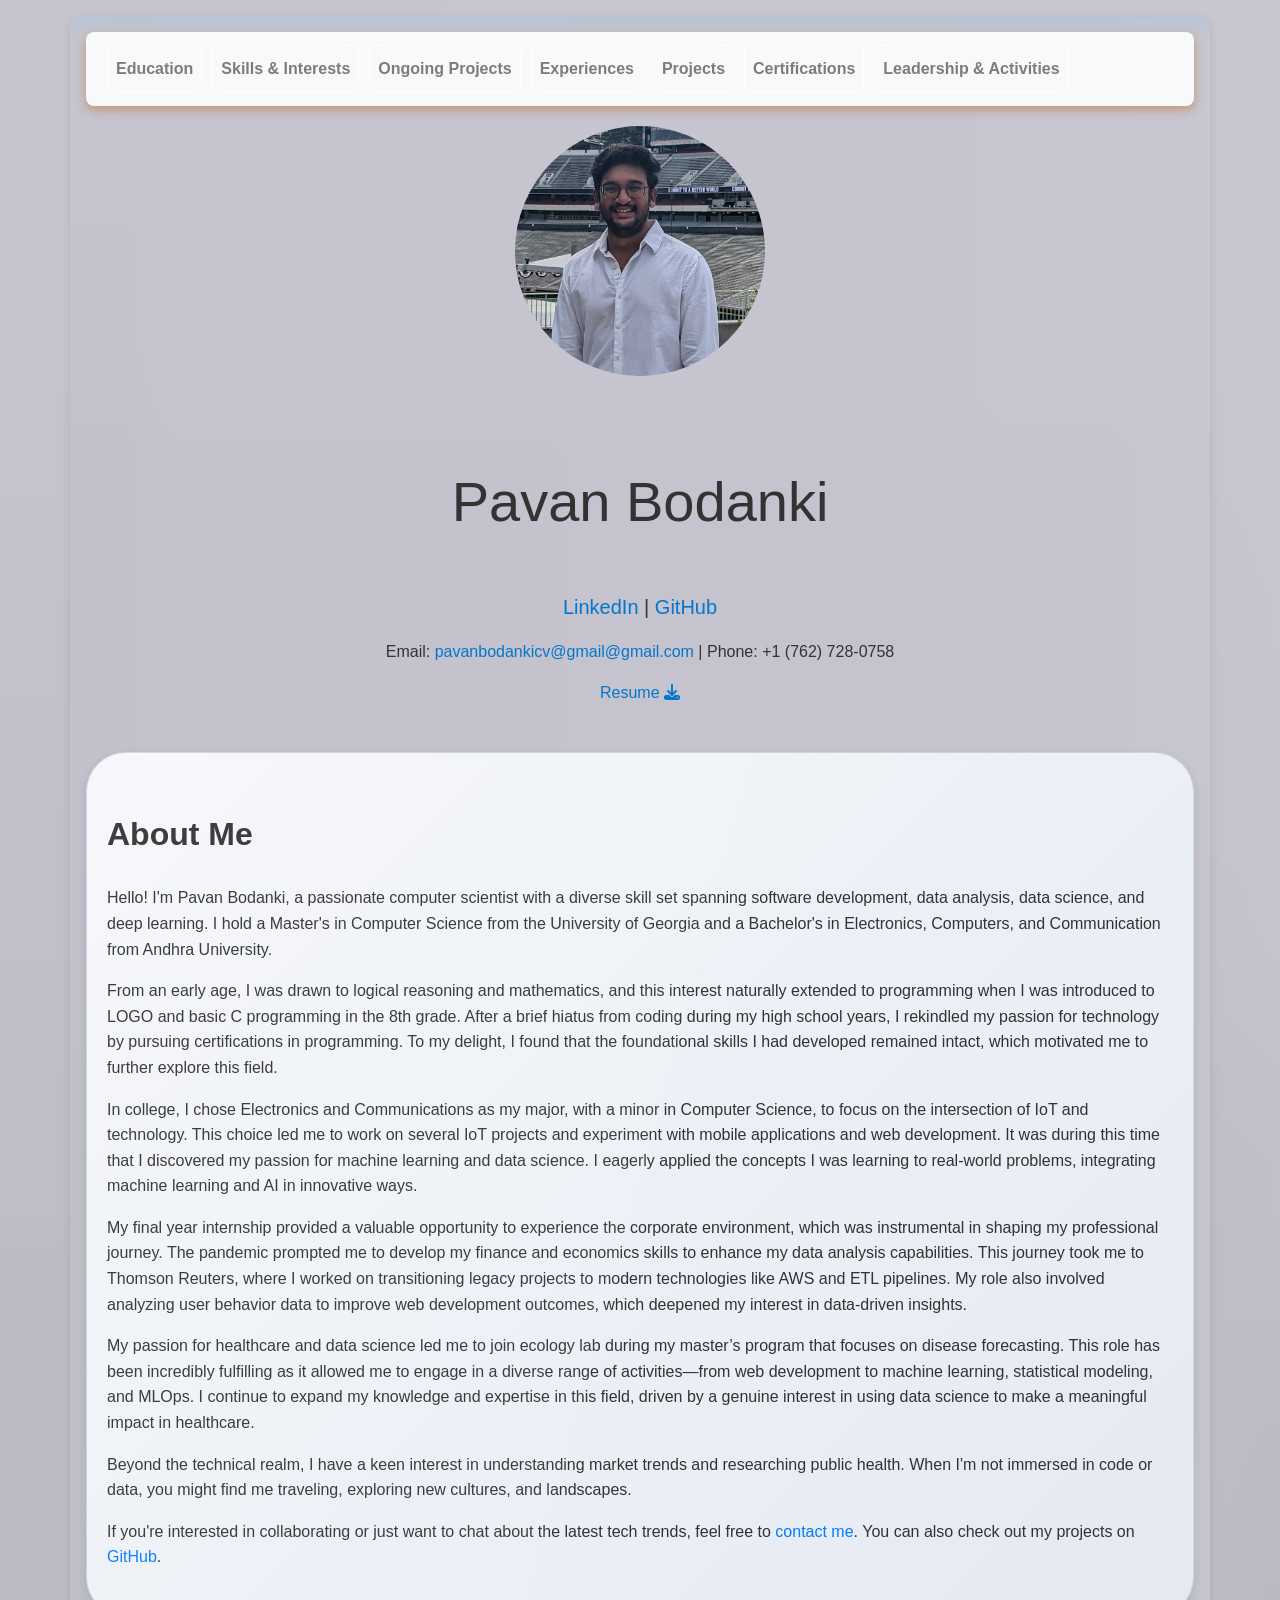
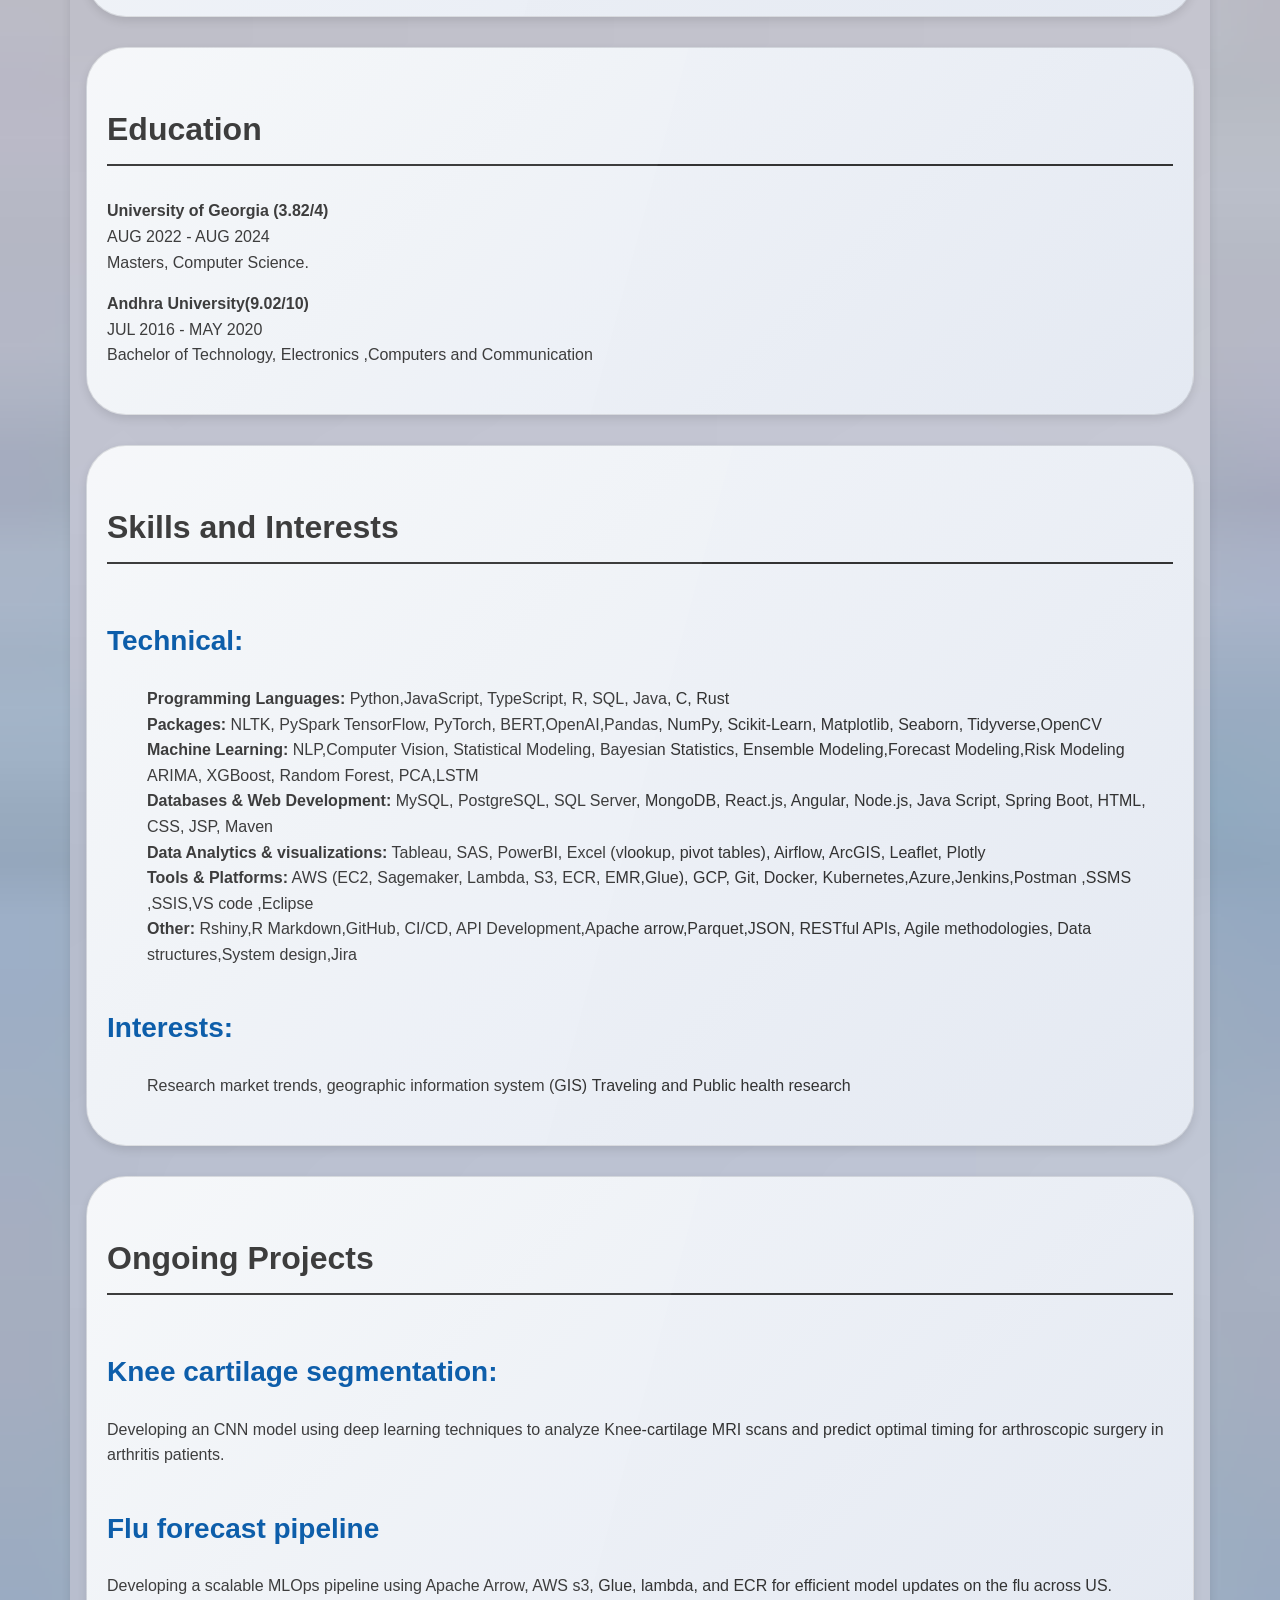
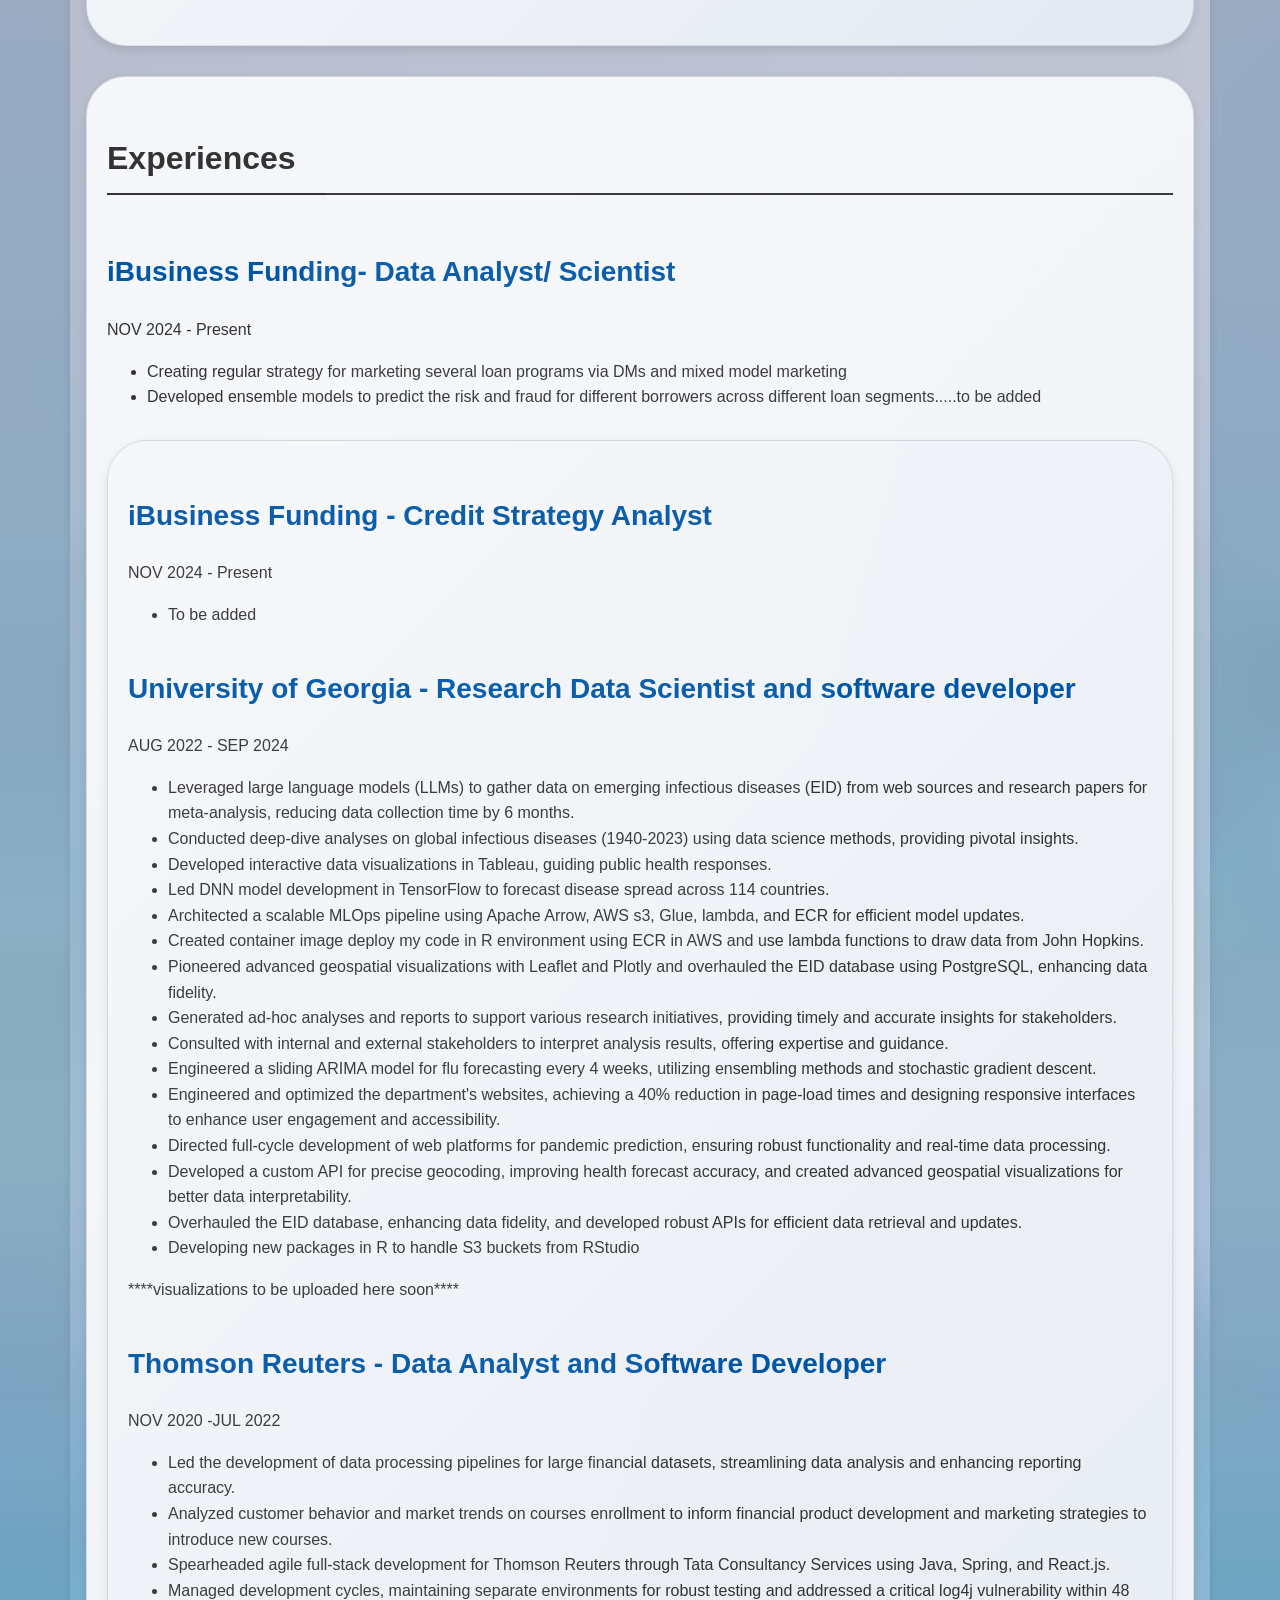
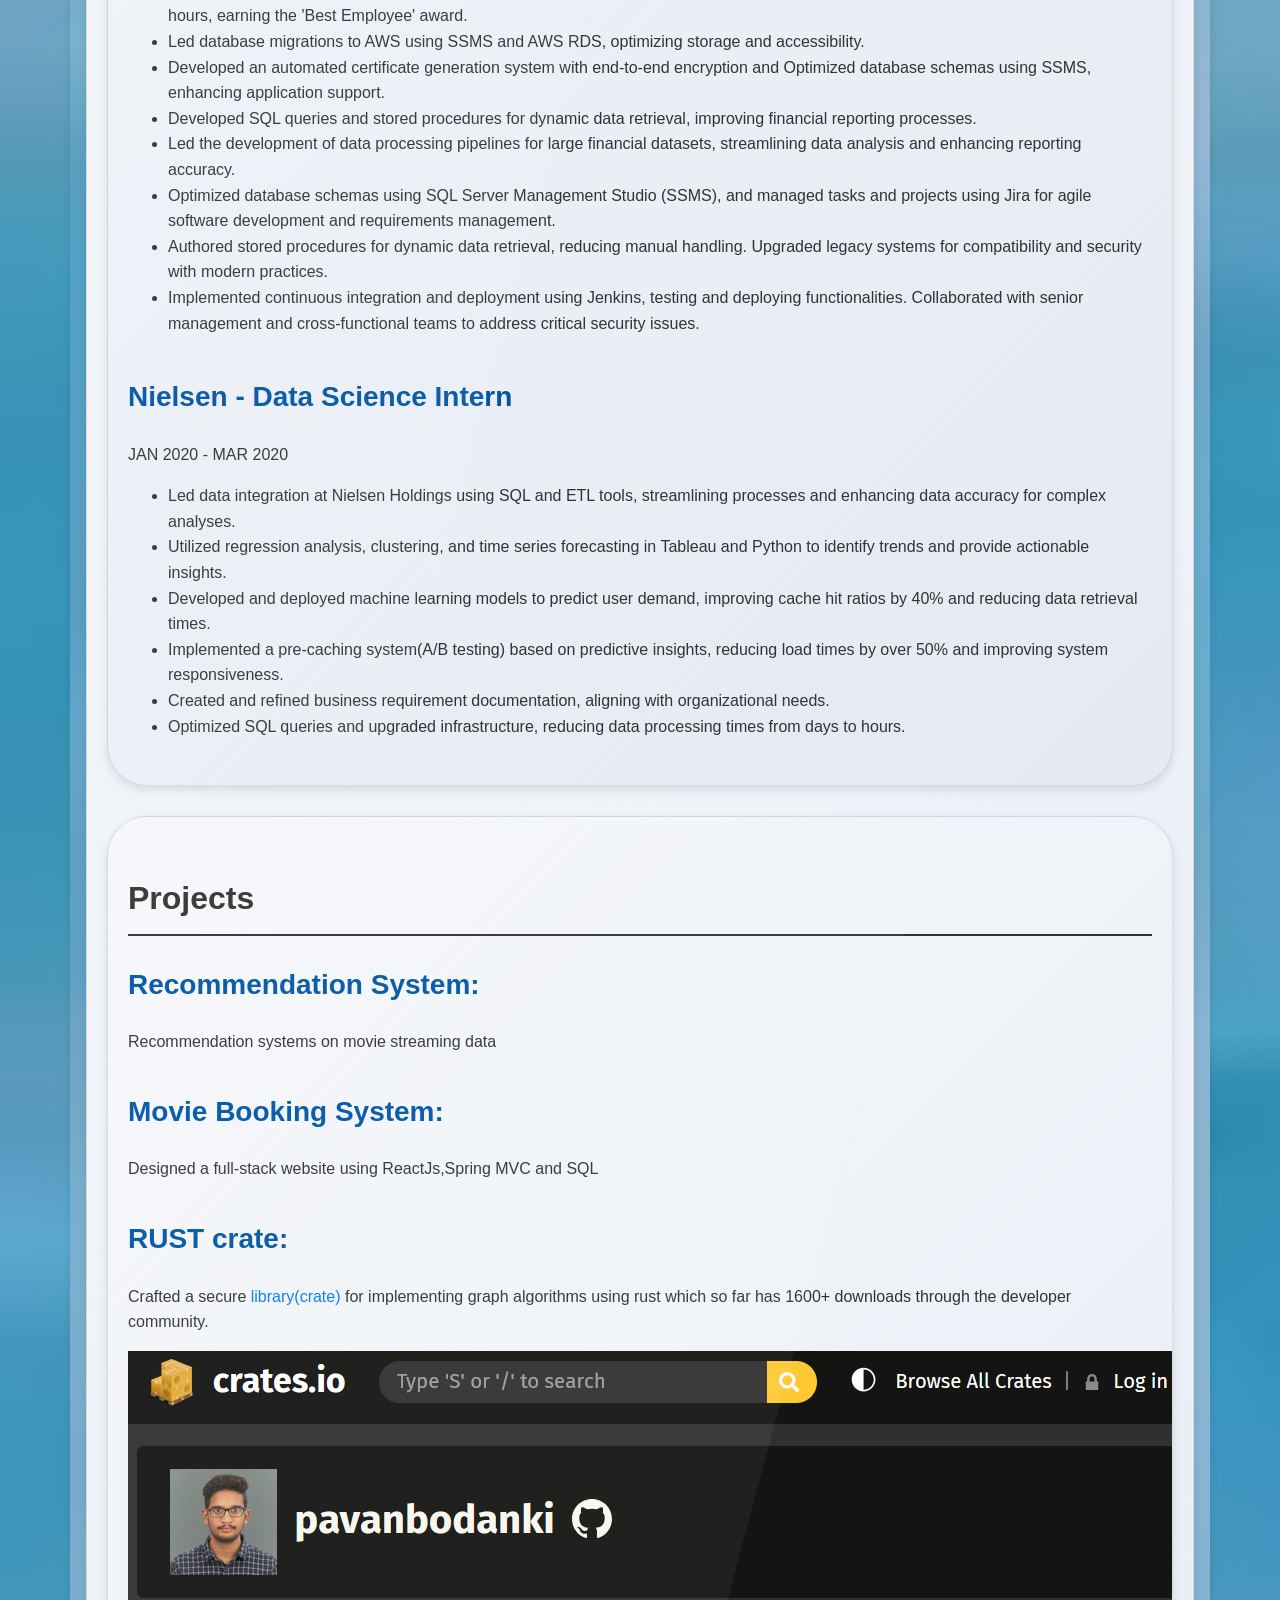
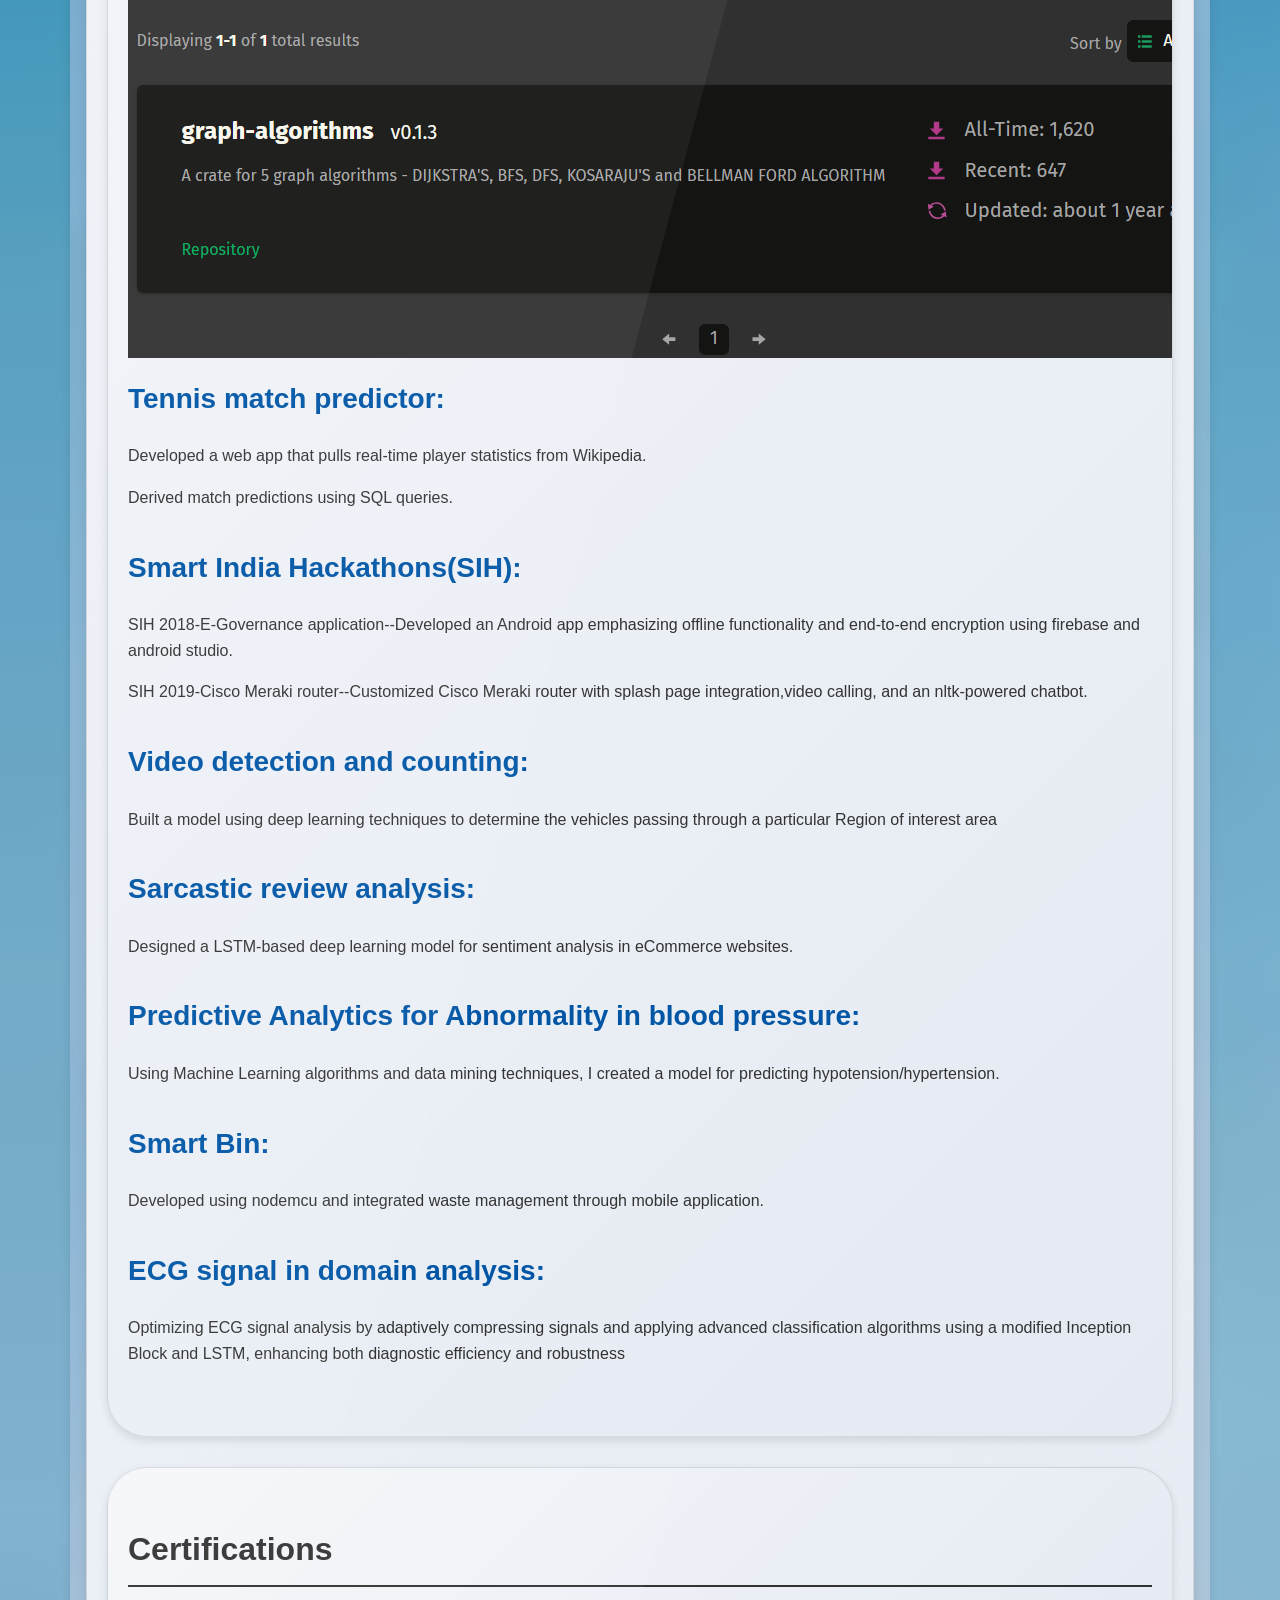
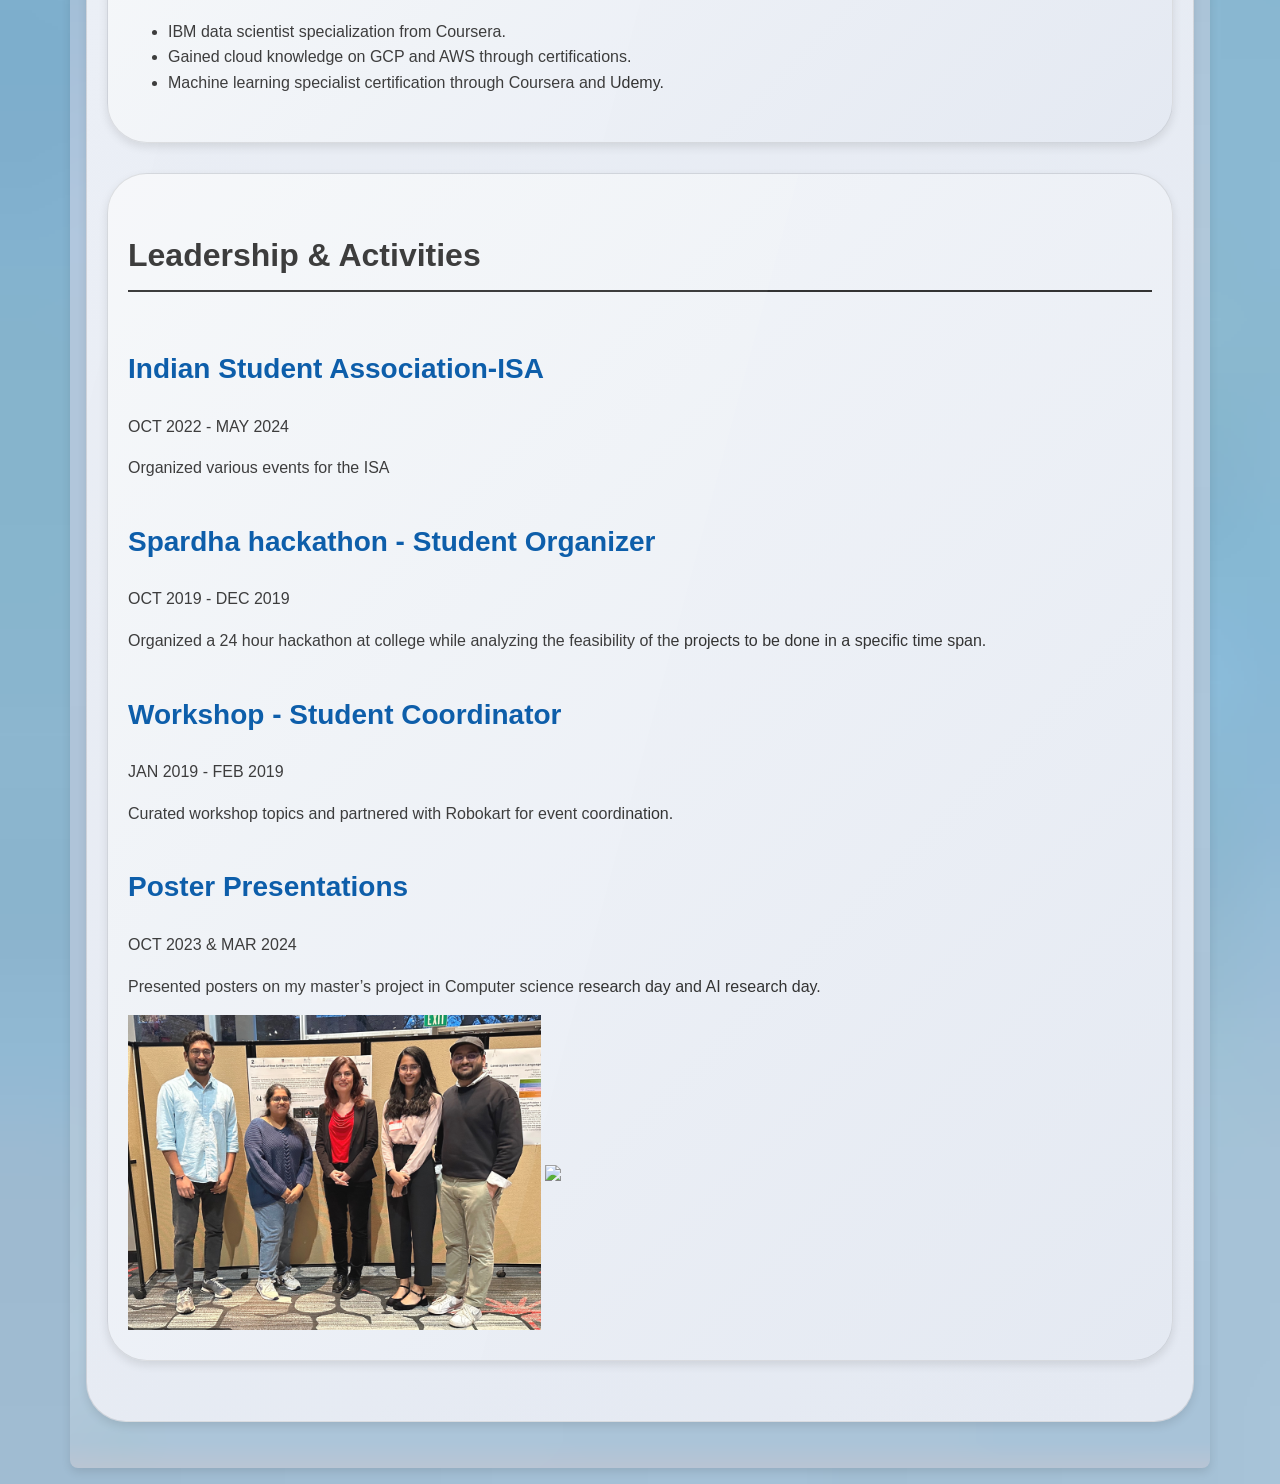
==== commit 6425fbf5: "Update index.html" ====
--- a/index.html
+++ b/index.html
@@ -350,6 +350,13 @@
 </ul>
     
     <div class="section experiences"><div class="card">
+		<div class="job">
+			<h3>iBusiness Funding - Credit Strategy Analyst</h3>
+            <p>NOV 2024 - Present</p>
+			<ul>
+				<li>To be added</li>
+			</ul>
+		</div>
         <div class="job">
             <h3>University of Georgia - Research Data Scientist and software developer</h3>
             <p>AUG 2022 - SEP 2024</p>
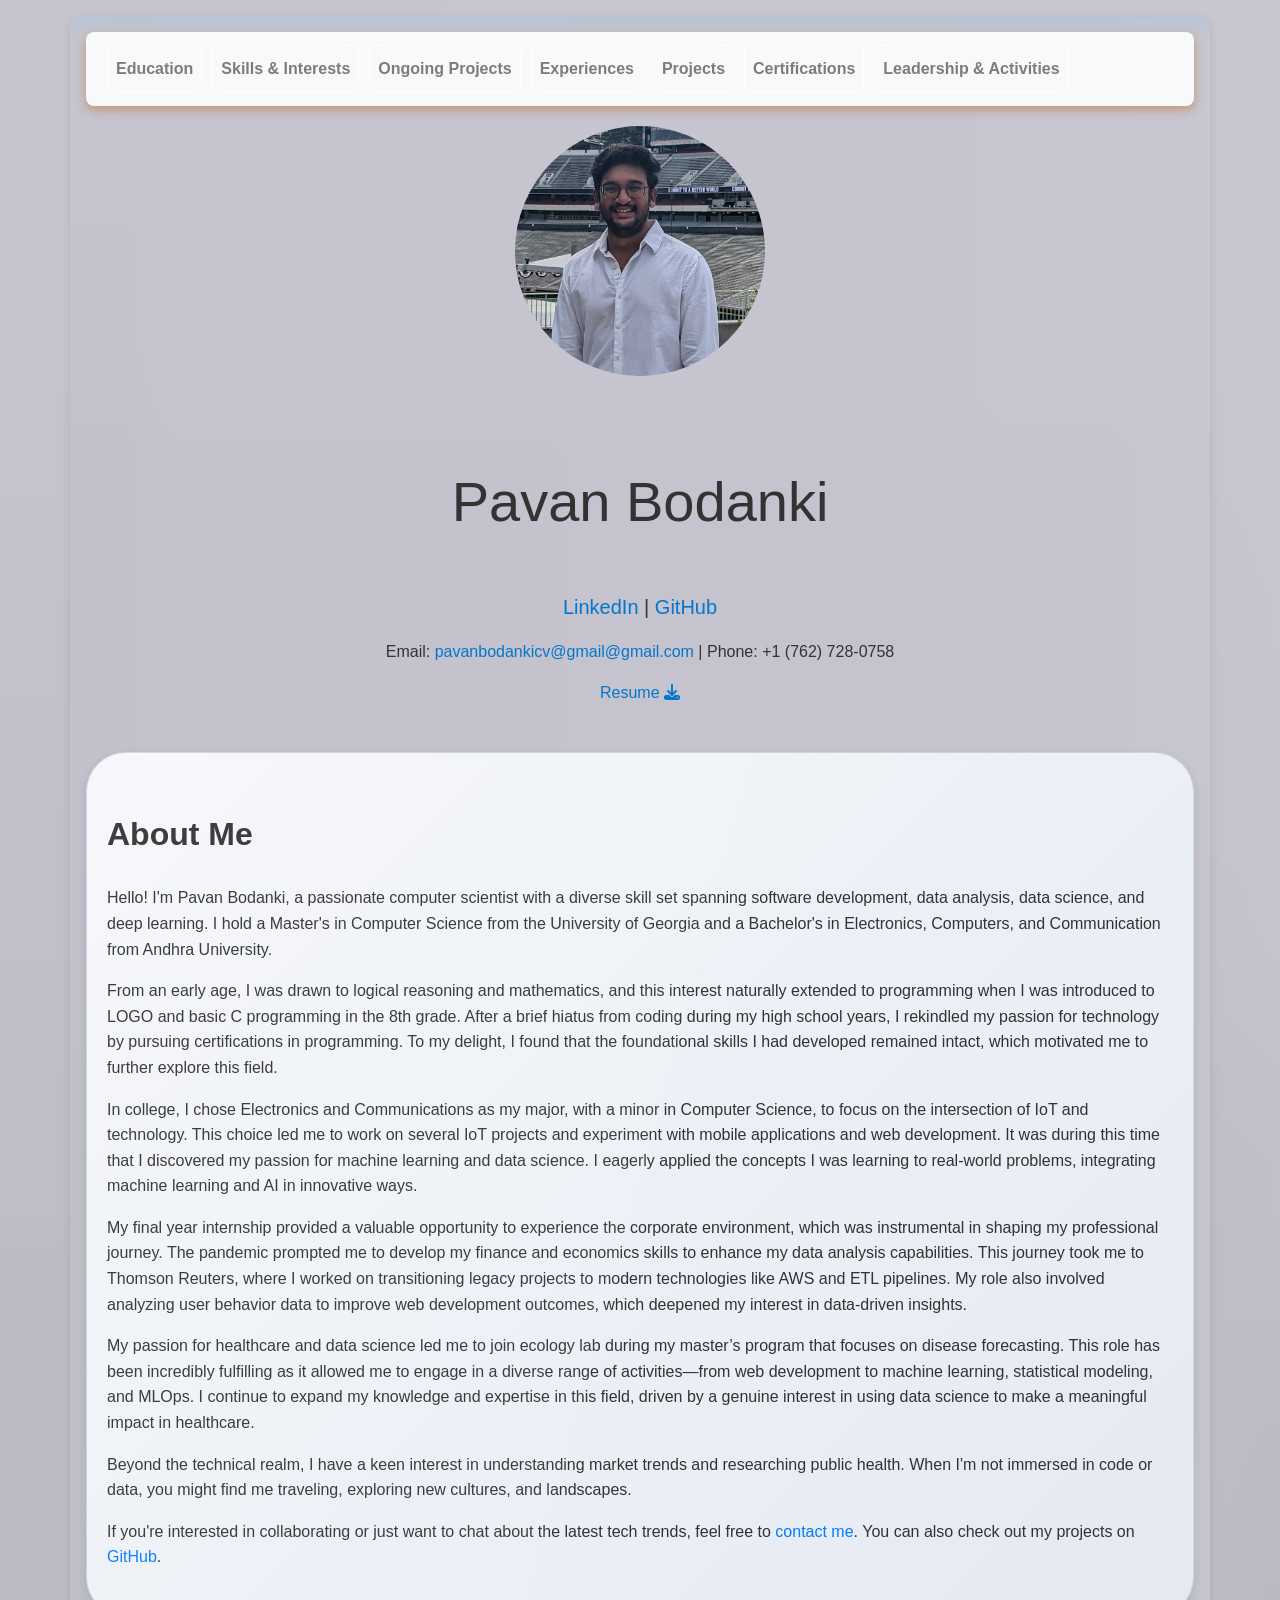
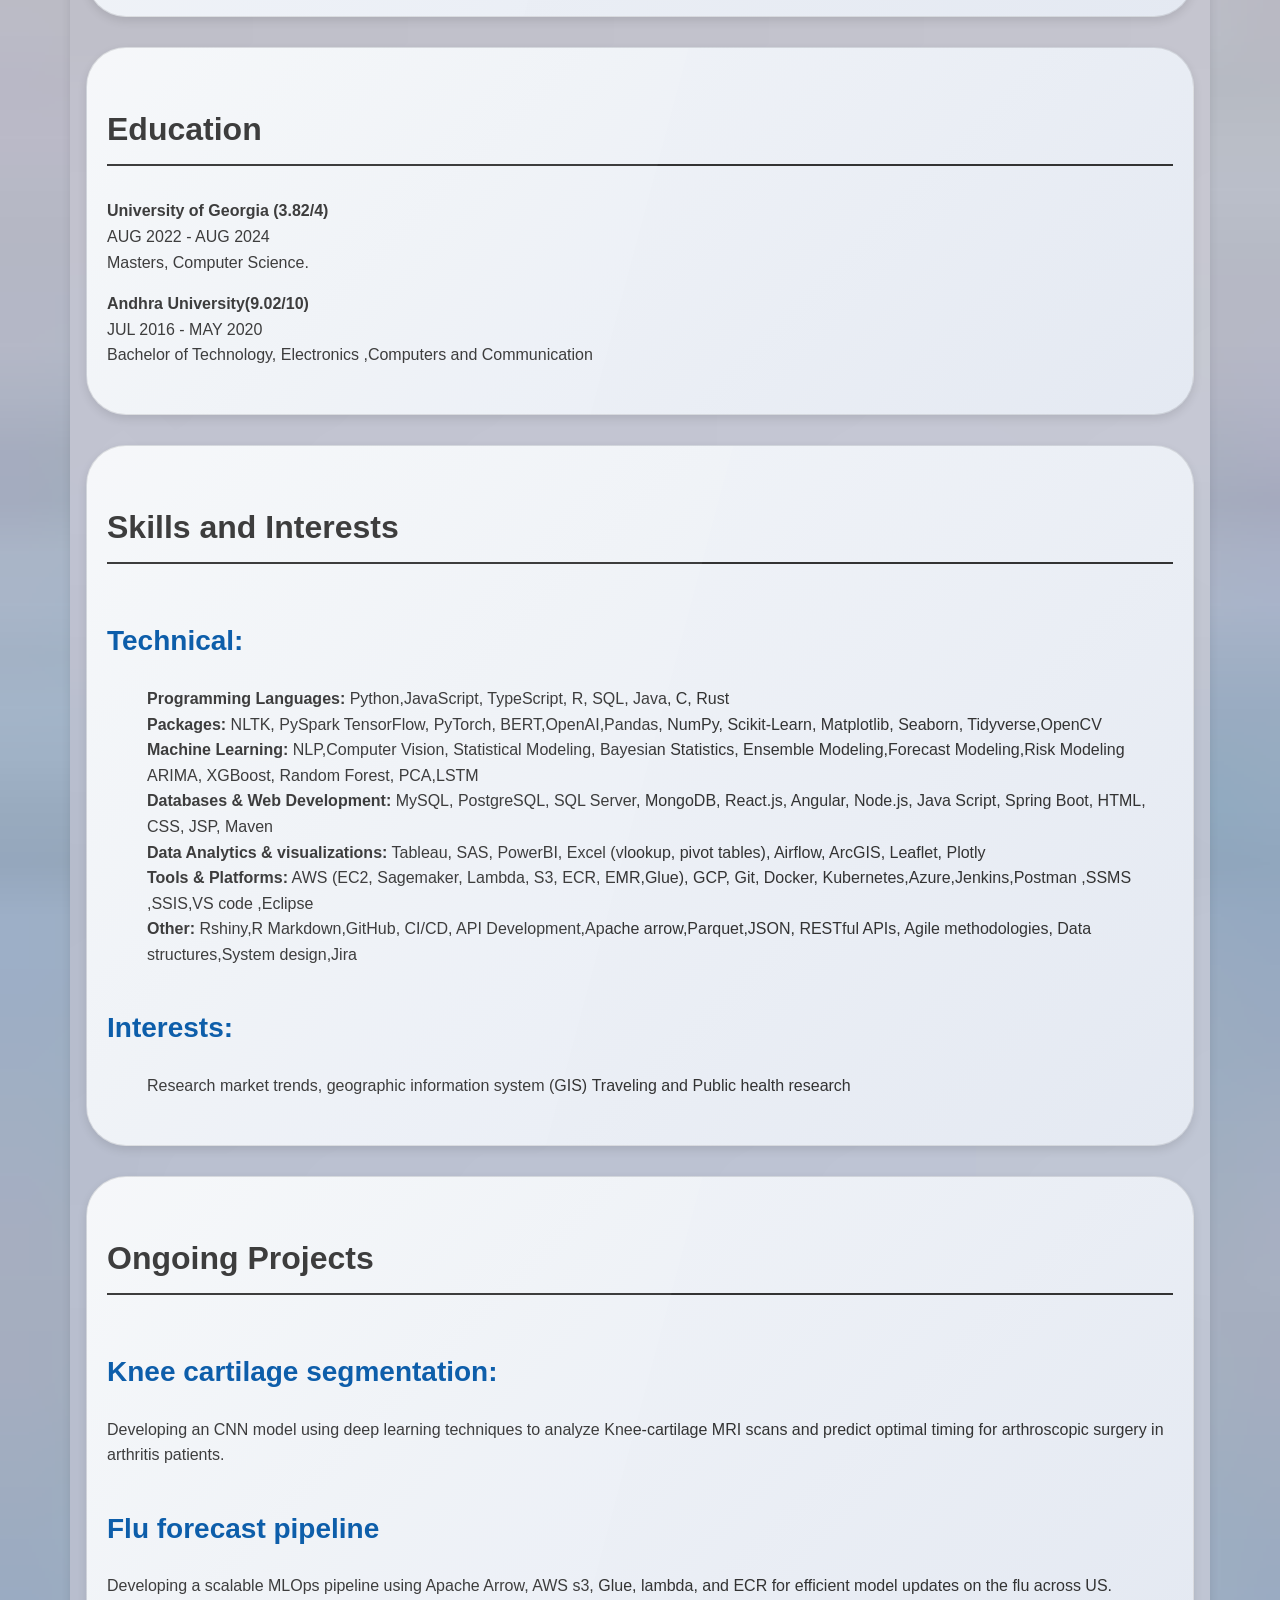
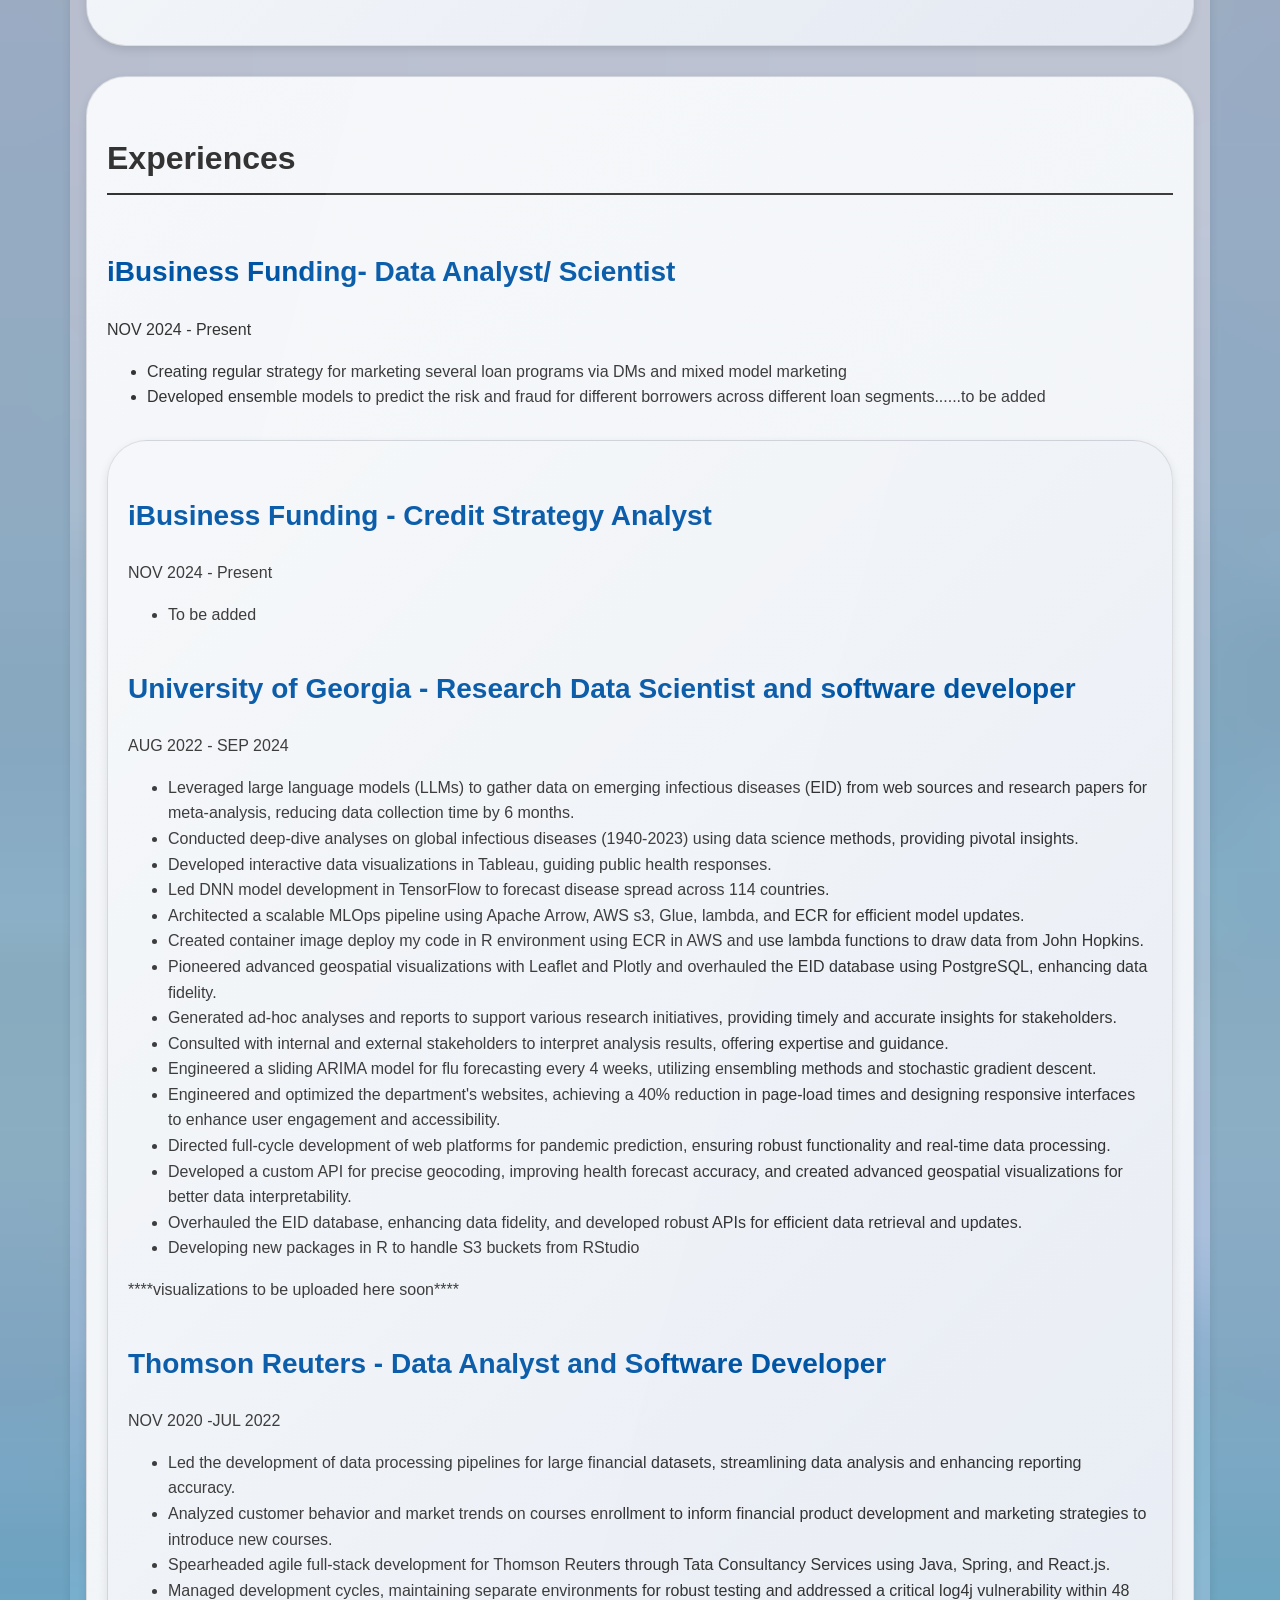
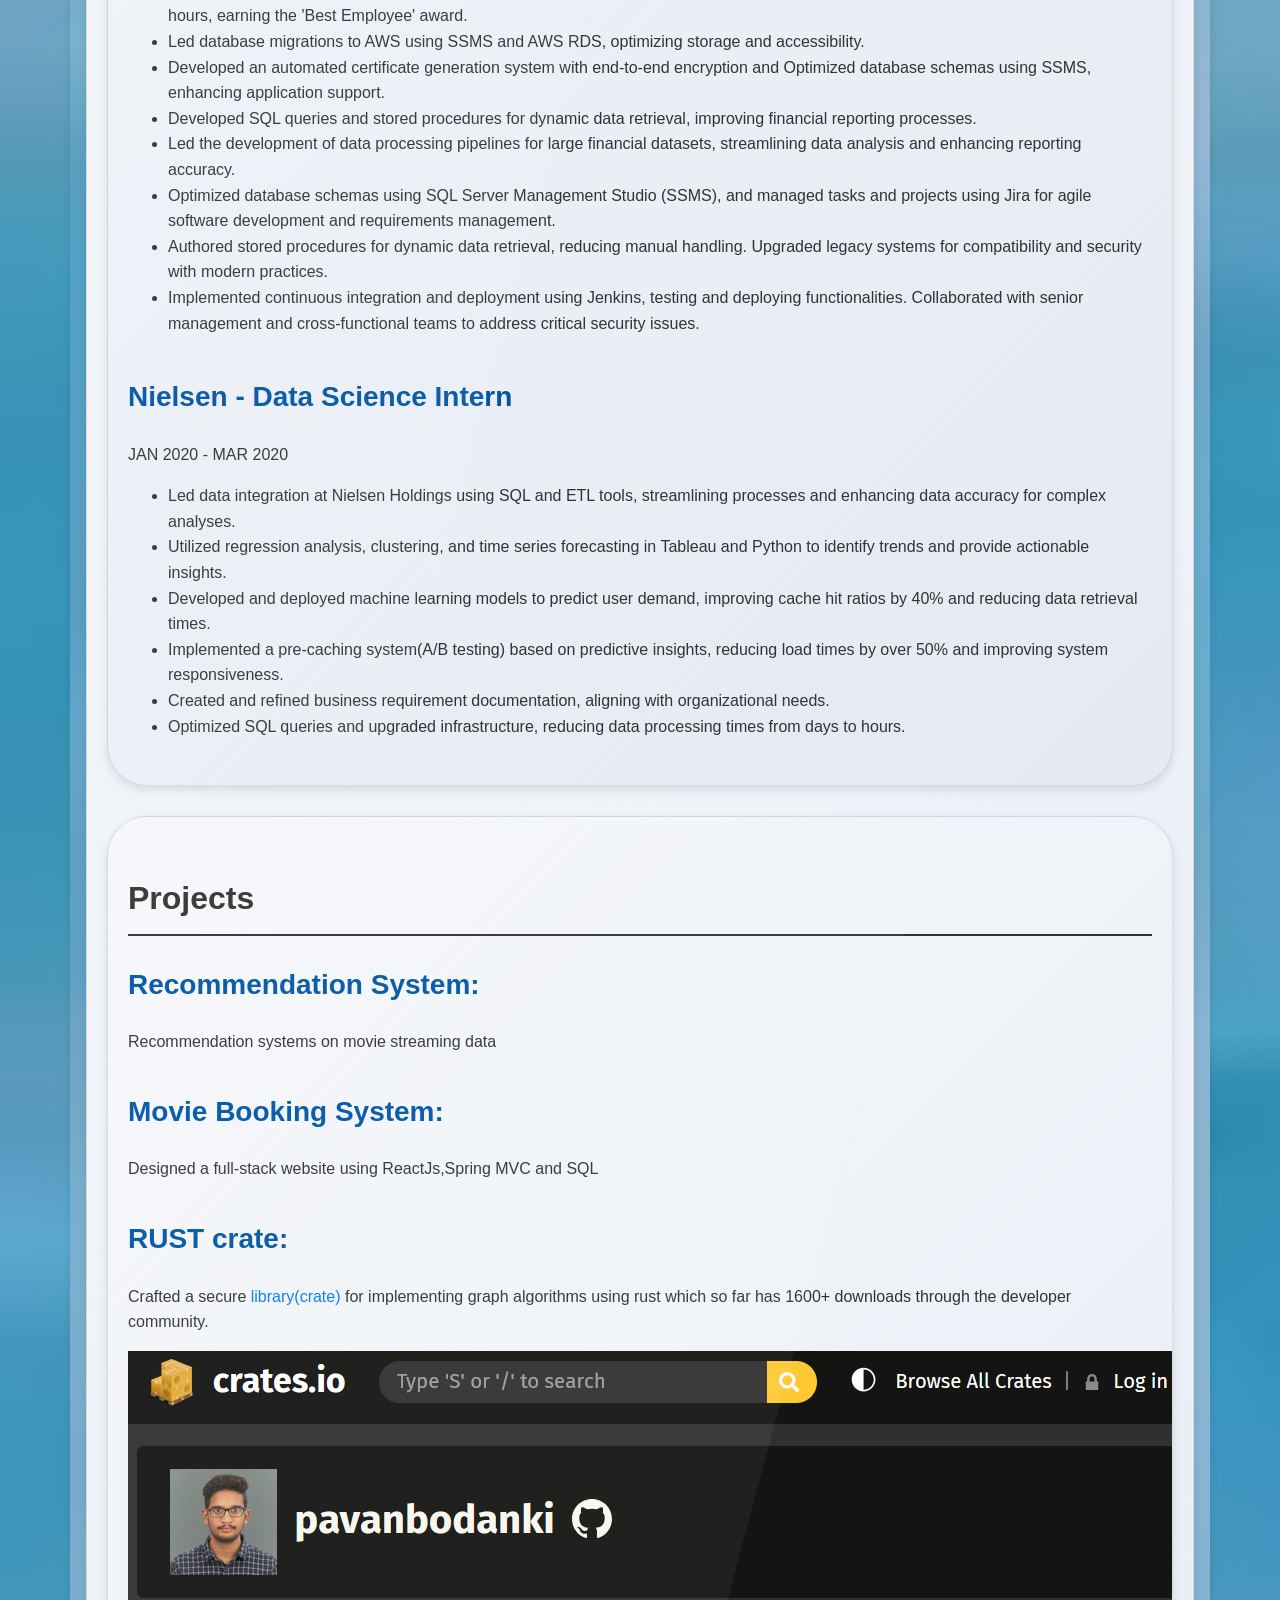
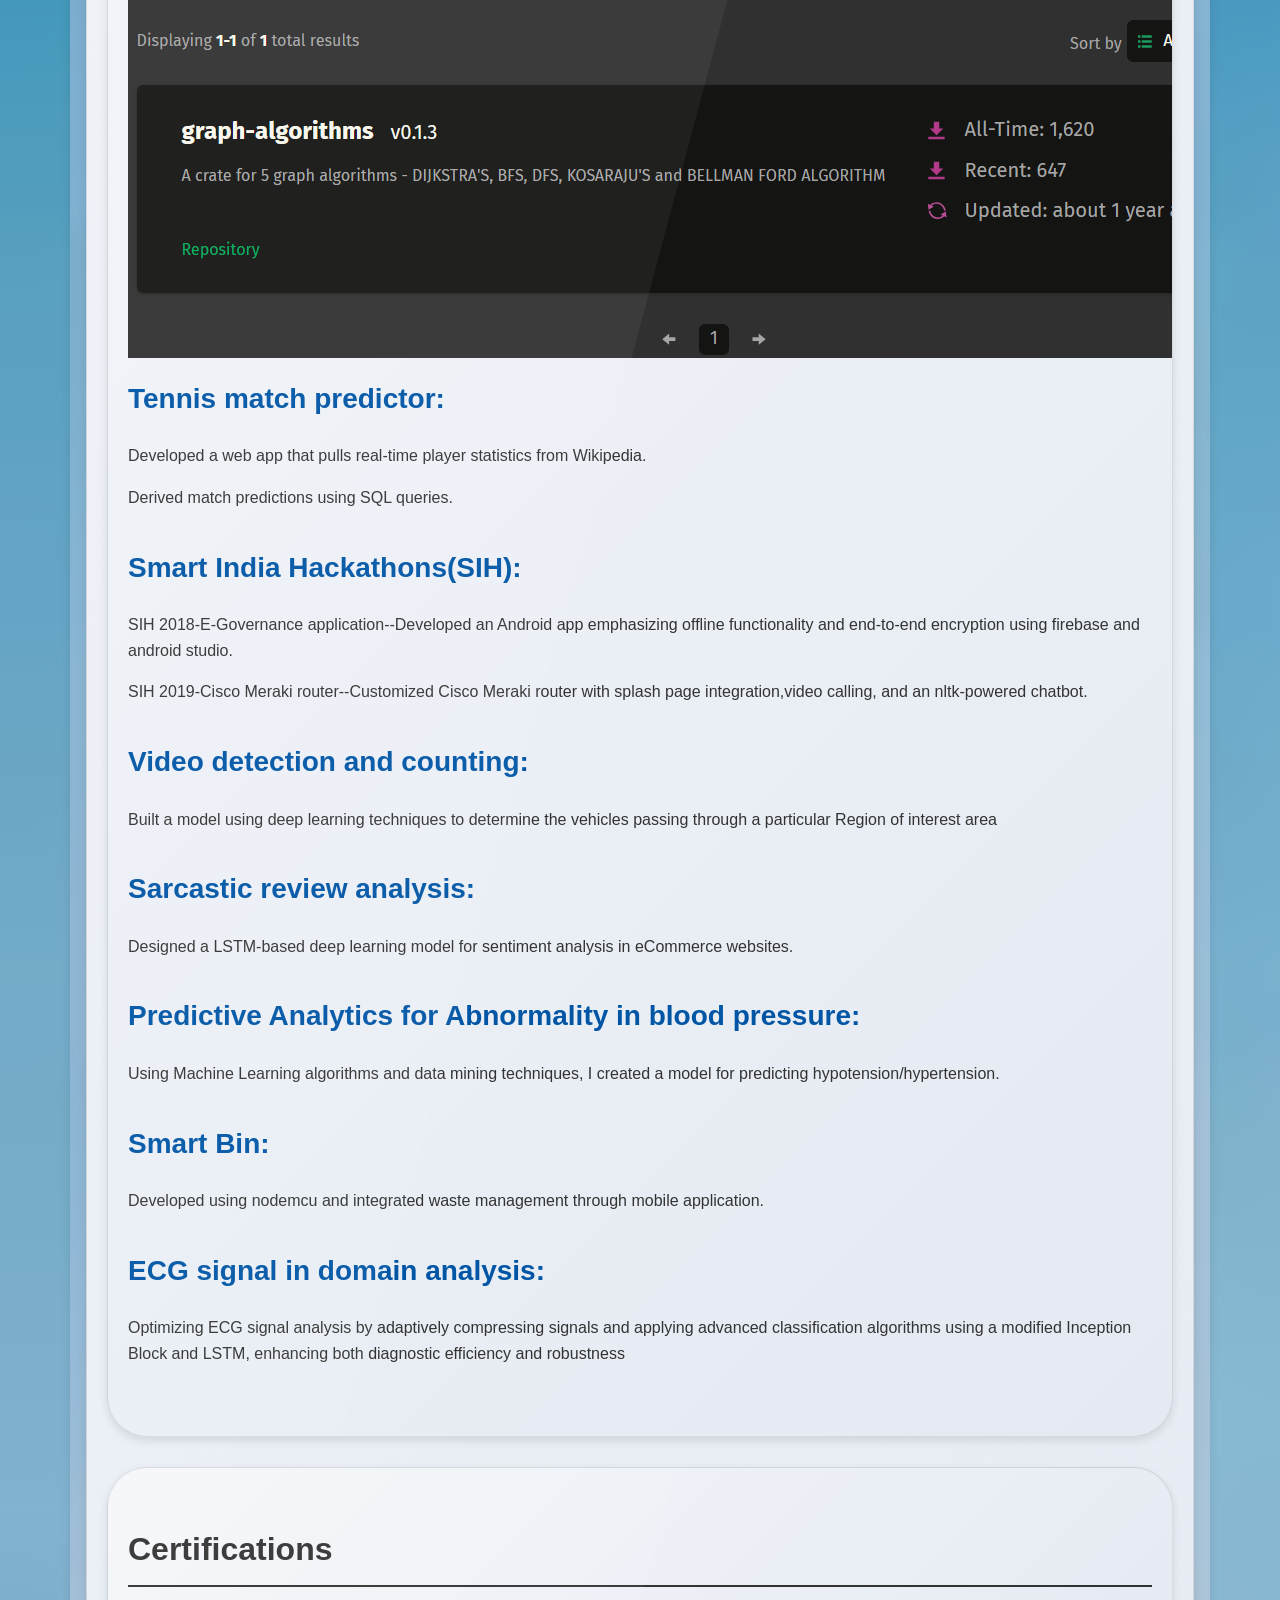
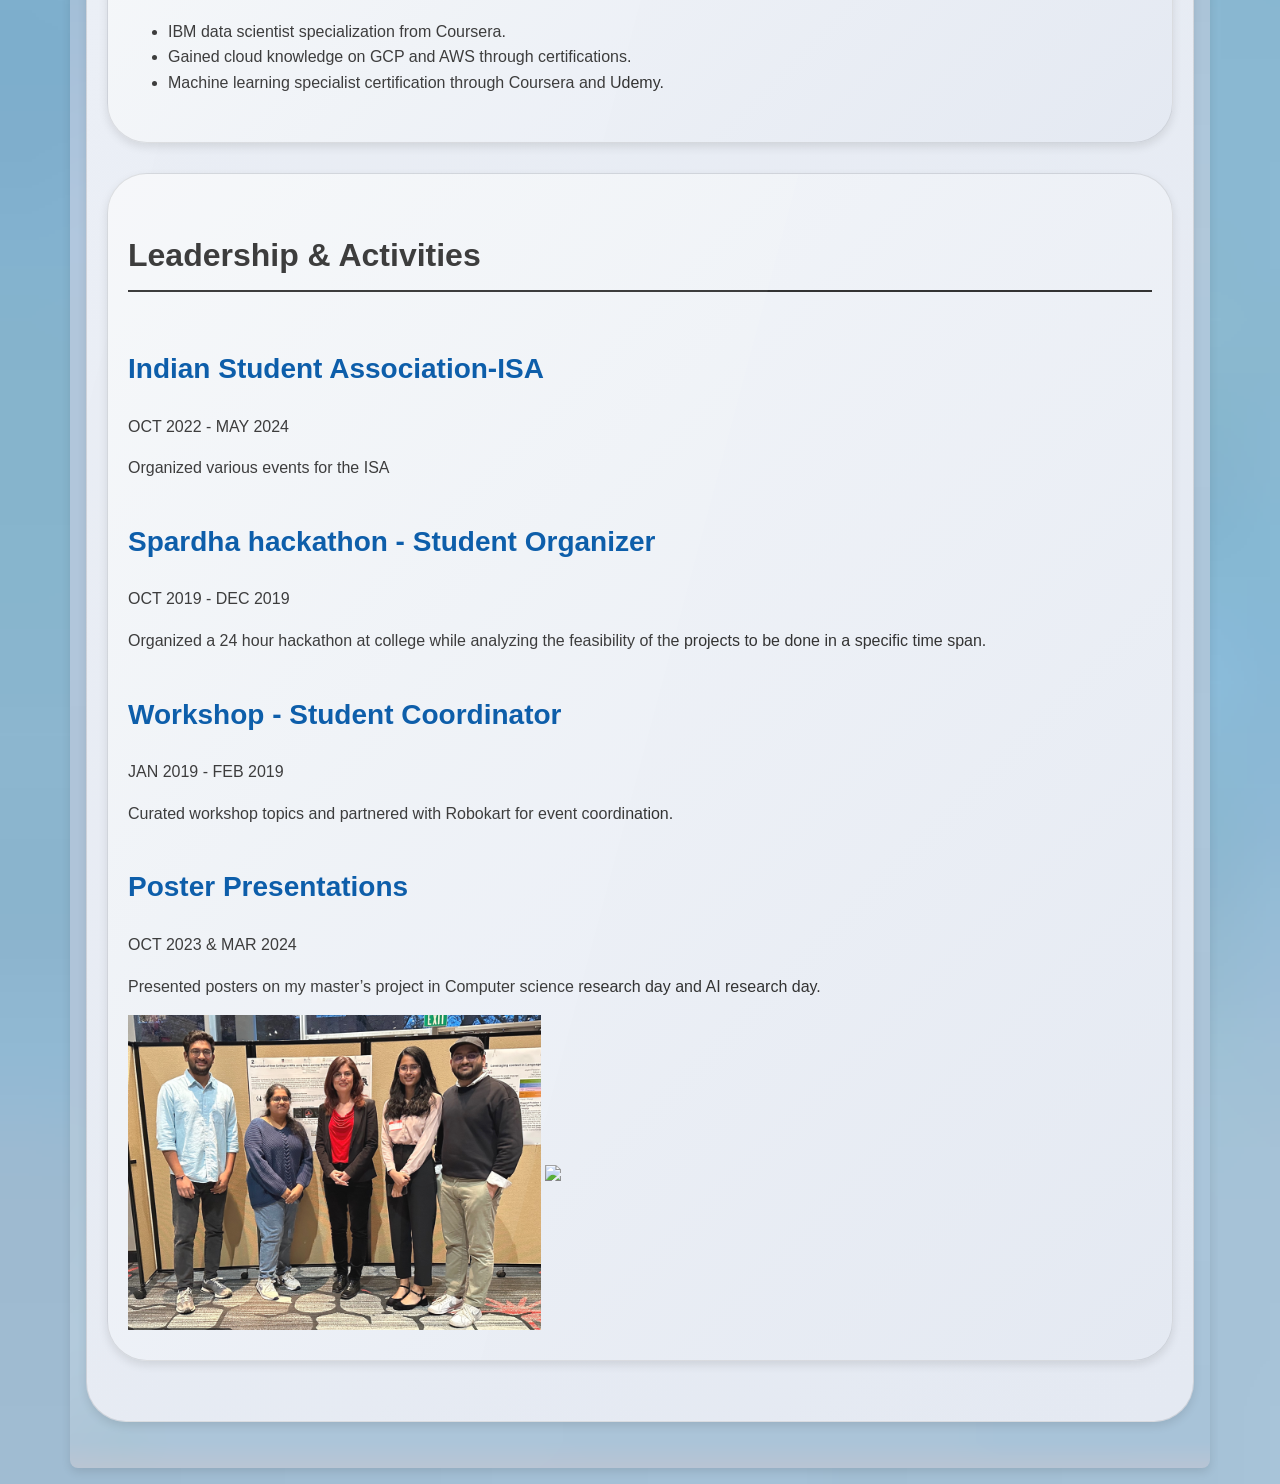
==== commit 3d288823: "Update index.html" ====
--- a/index.html
+++ b/index.html
@@ -346,7 +346,7 @@
             <p>NOV 2024 - Present</p>
 <ul>
 <li> Creating regular strategy for marketing several loan programs via DMs and mixed model marketing</li>
-<li>Developed ensemble models to predict the risk and fraud for different borrowers across different loan segments.....to be added</li>
+<li>Developed ensemble models to predict the risk and fraud for different borrowers across different loan segments......to be added</li>
 </ul>
     
     <div class="section experiences"><div class="card">
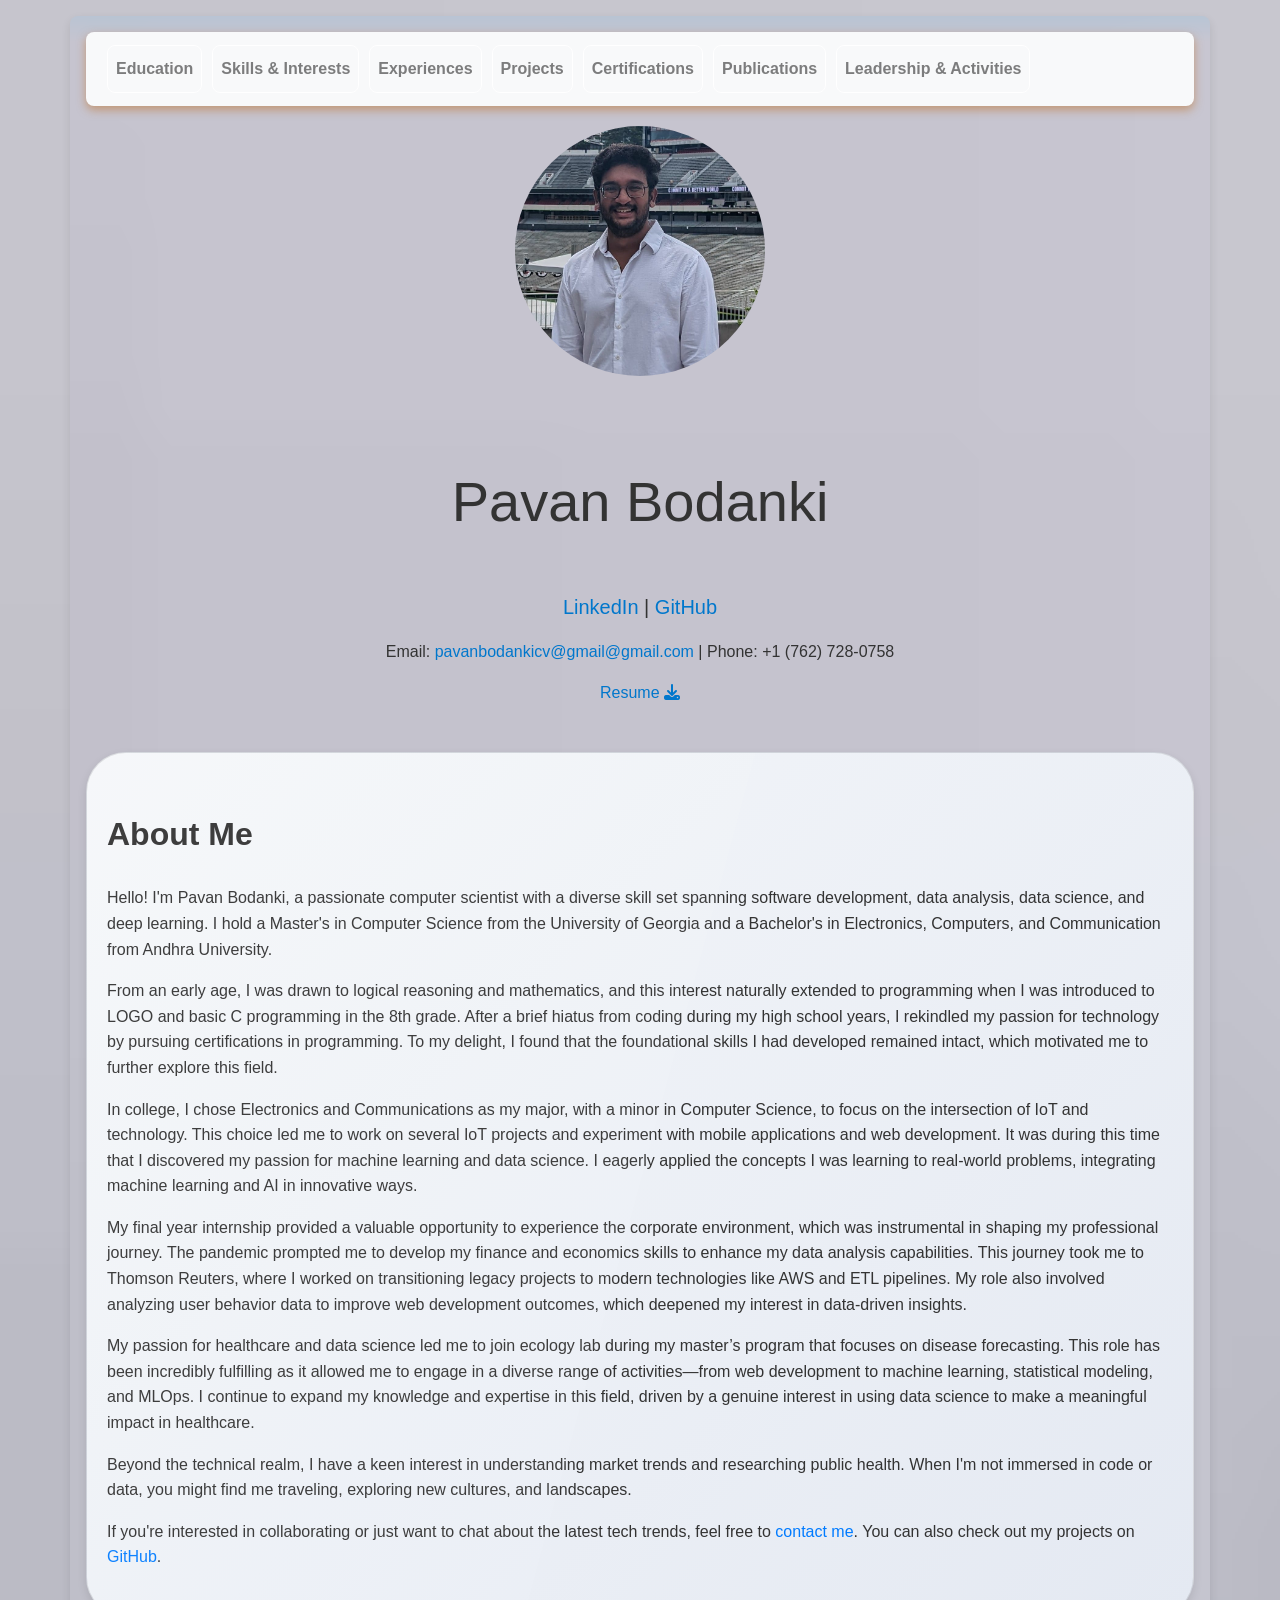
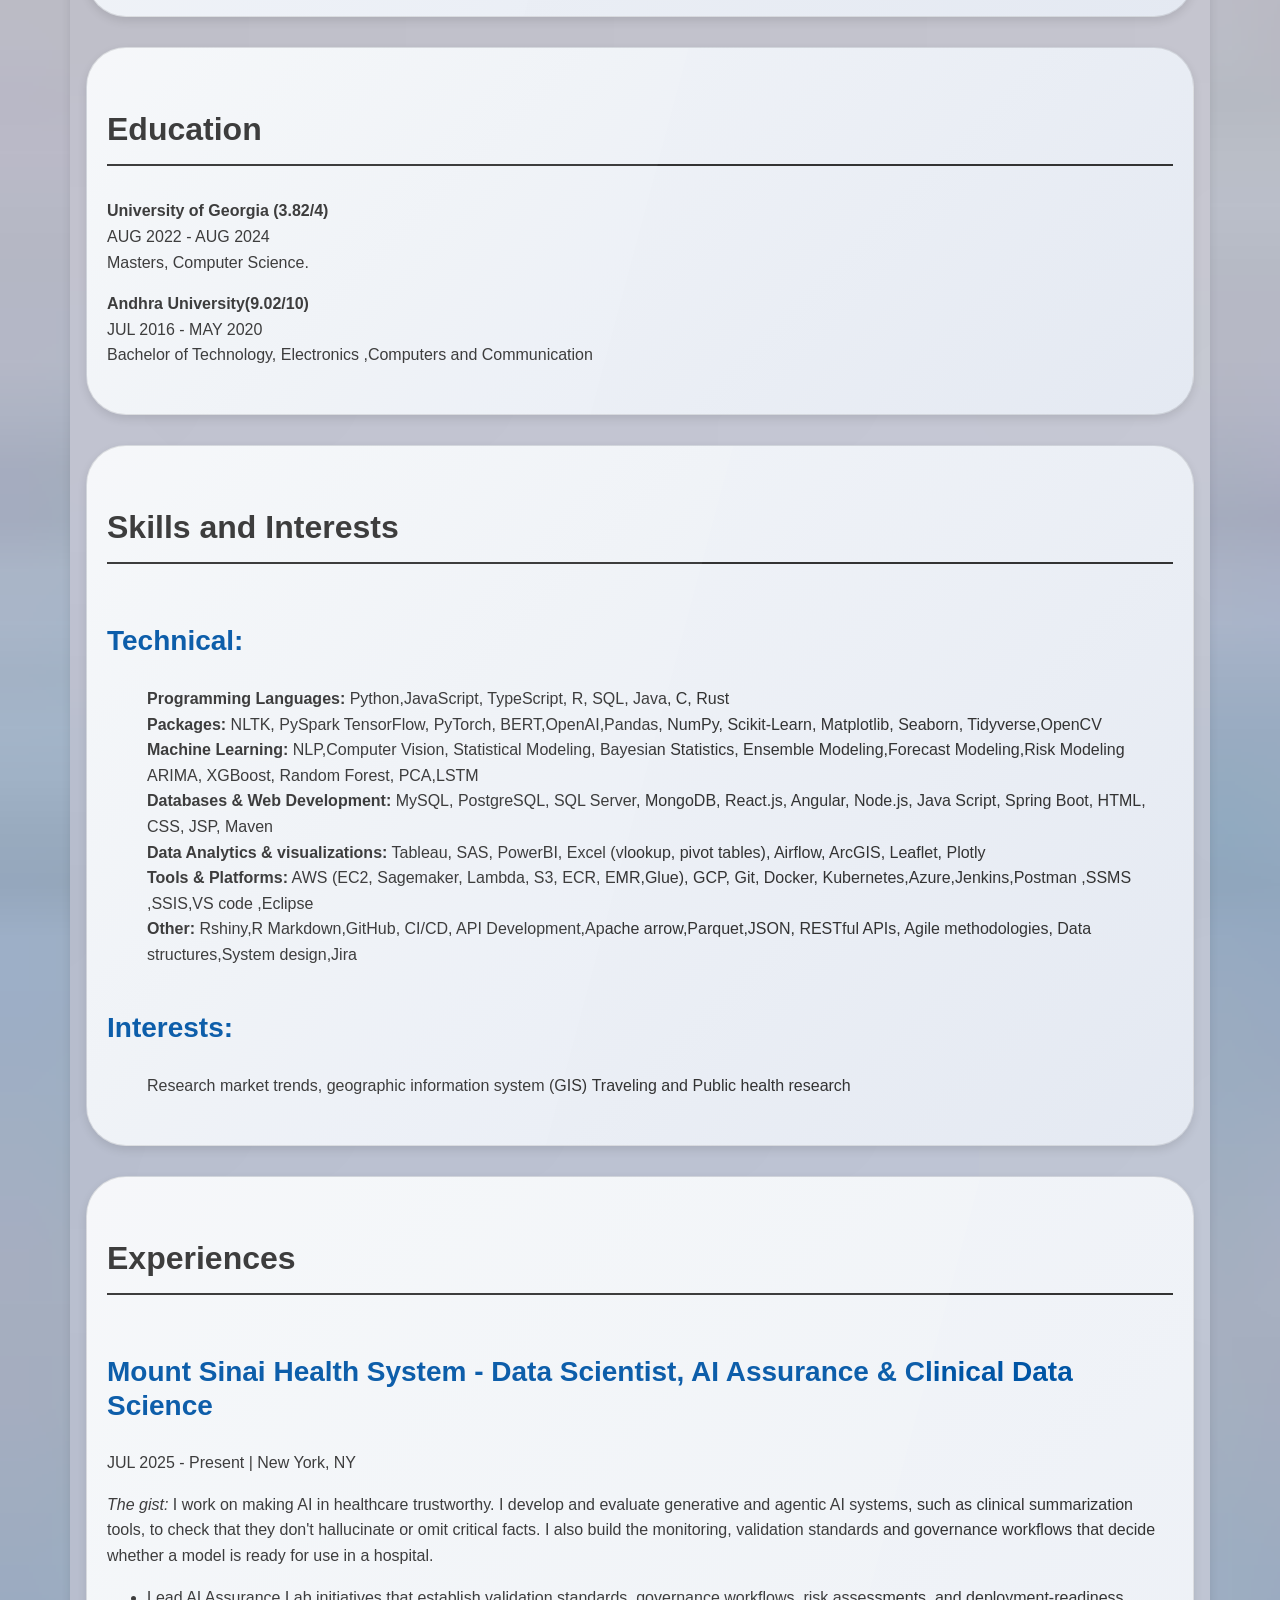
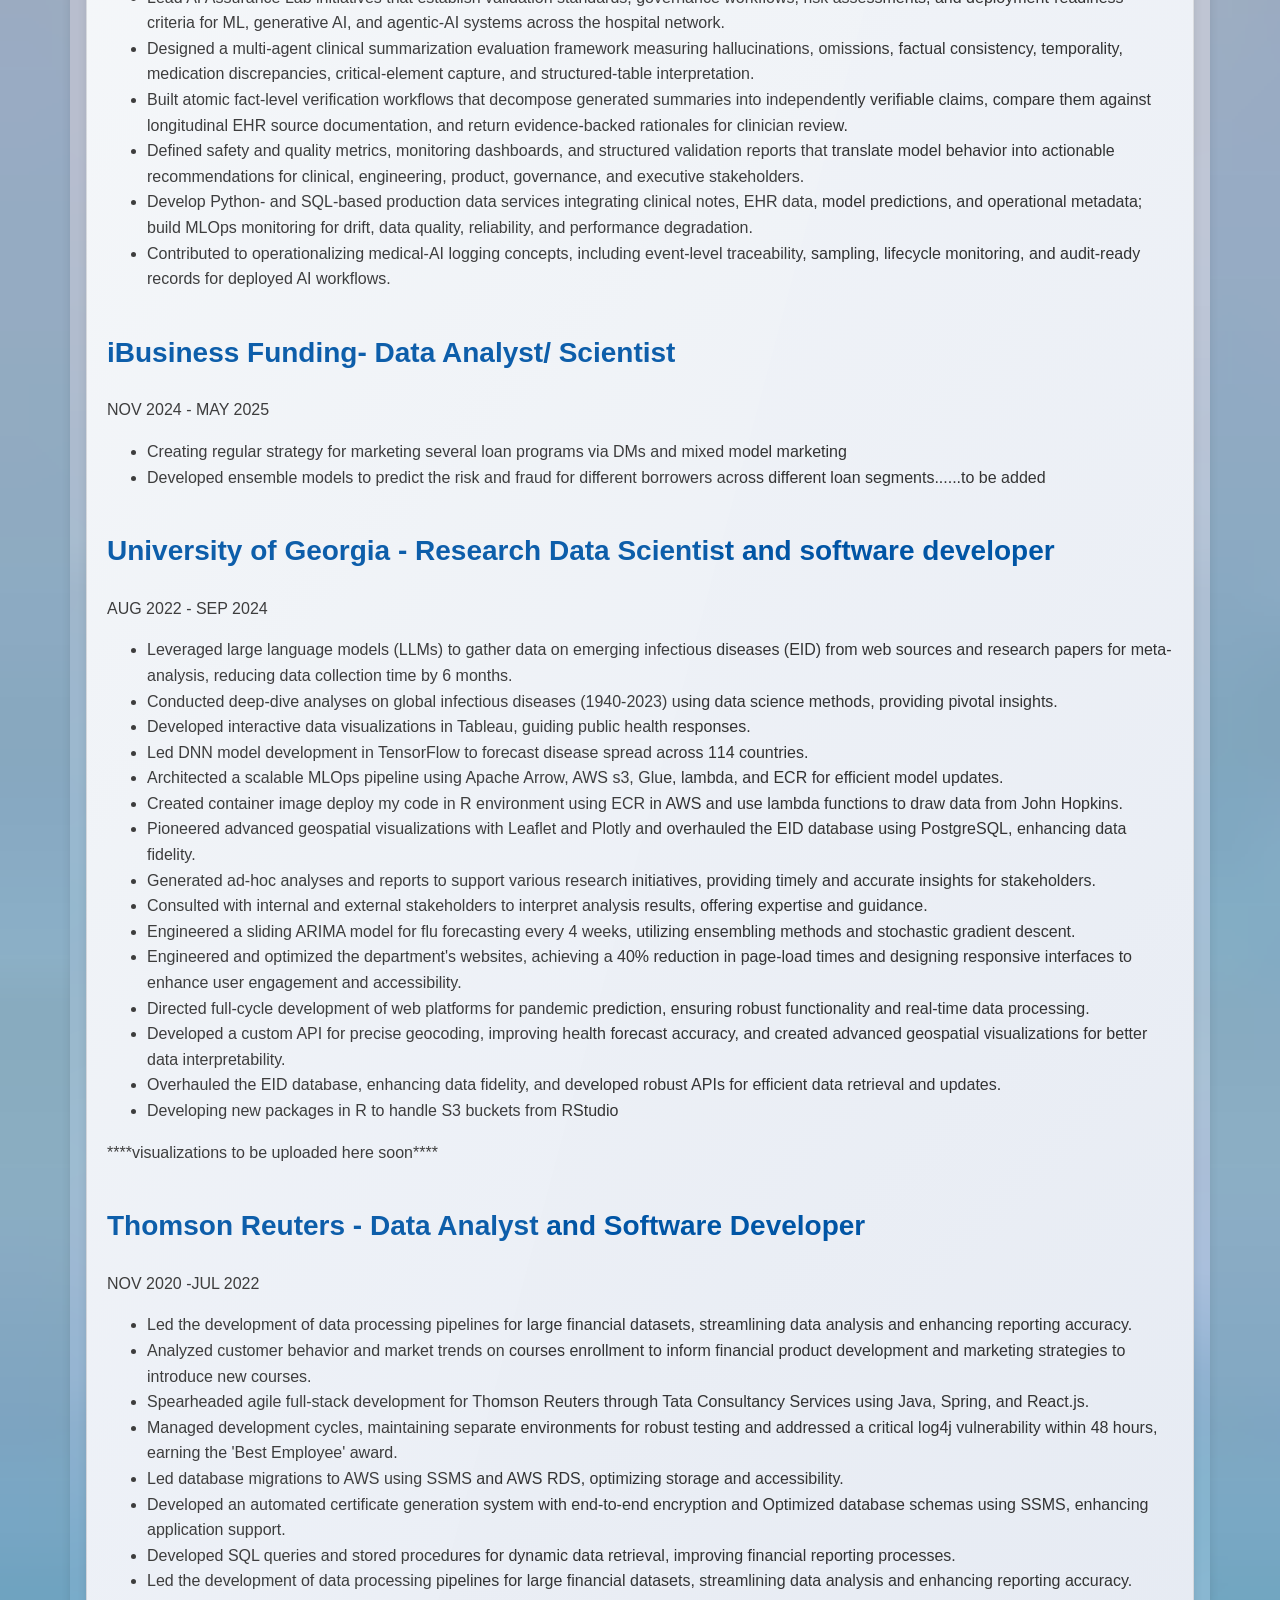
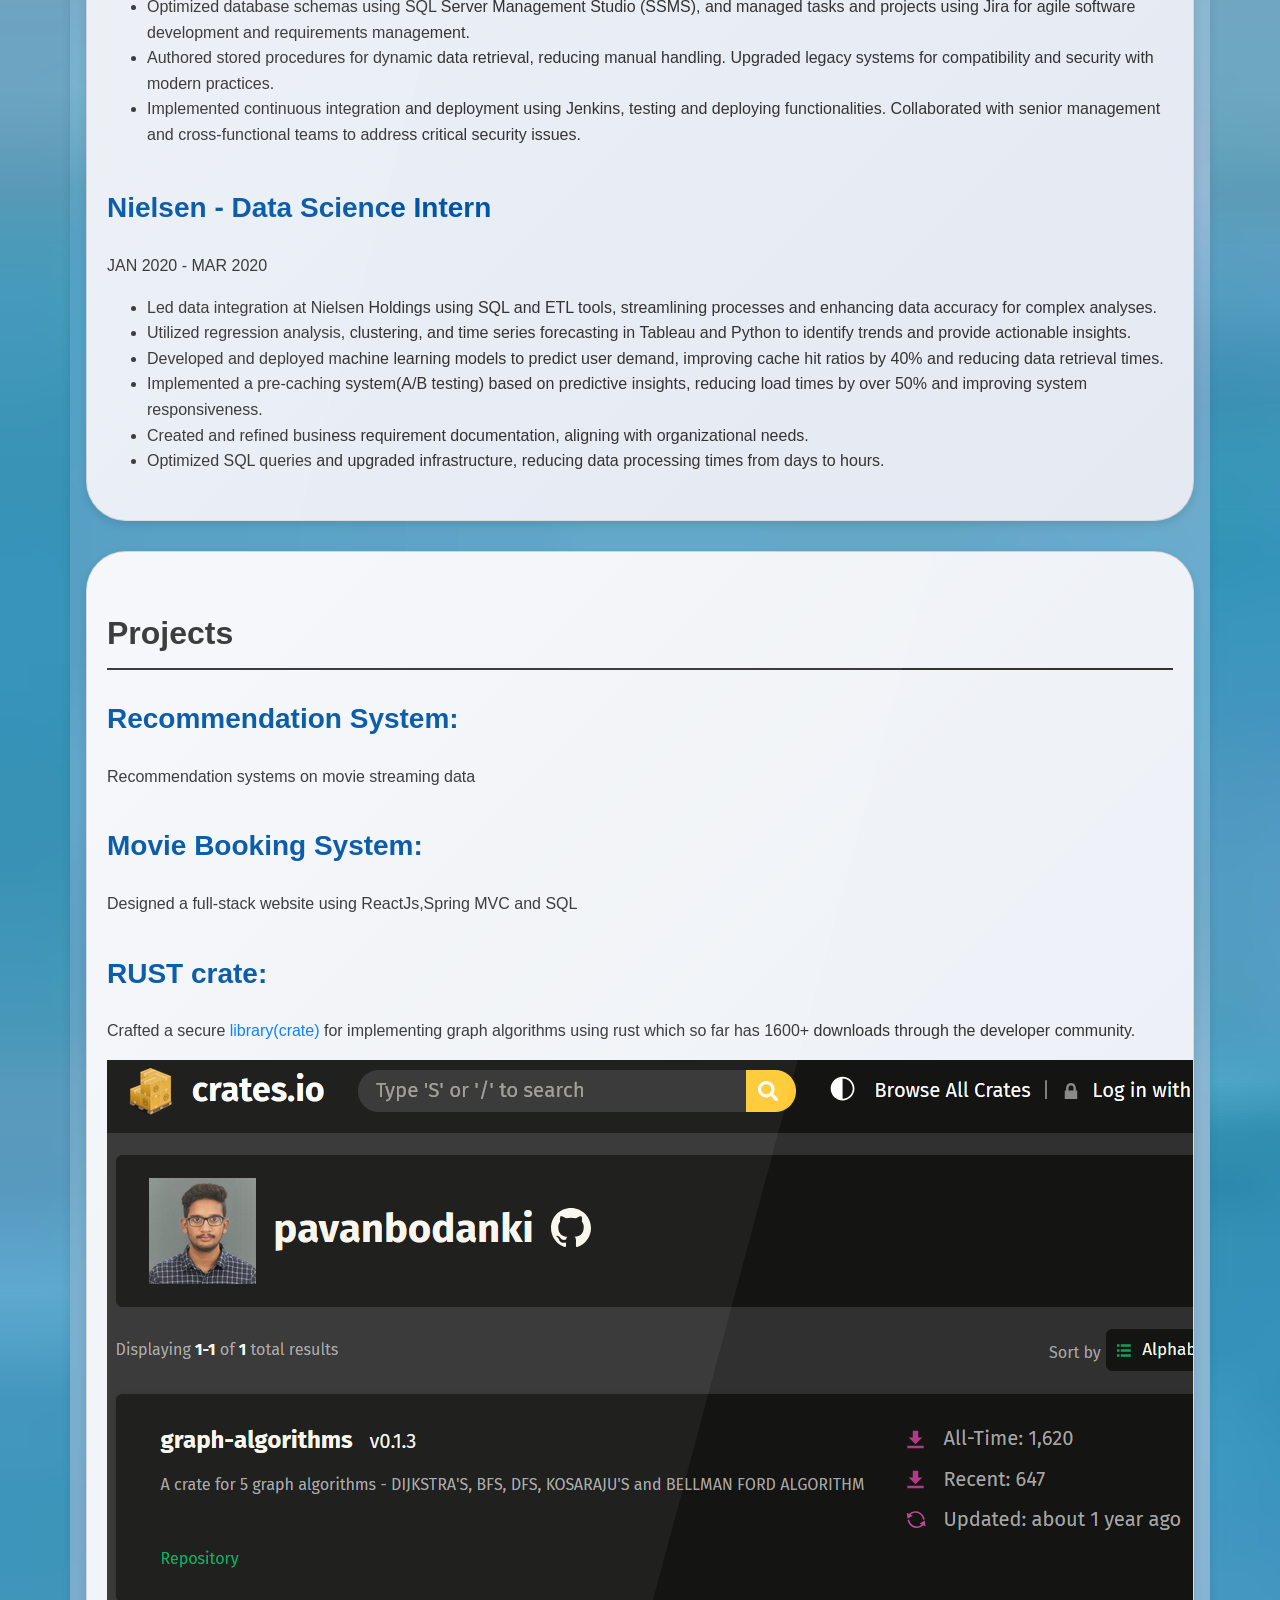
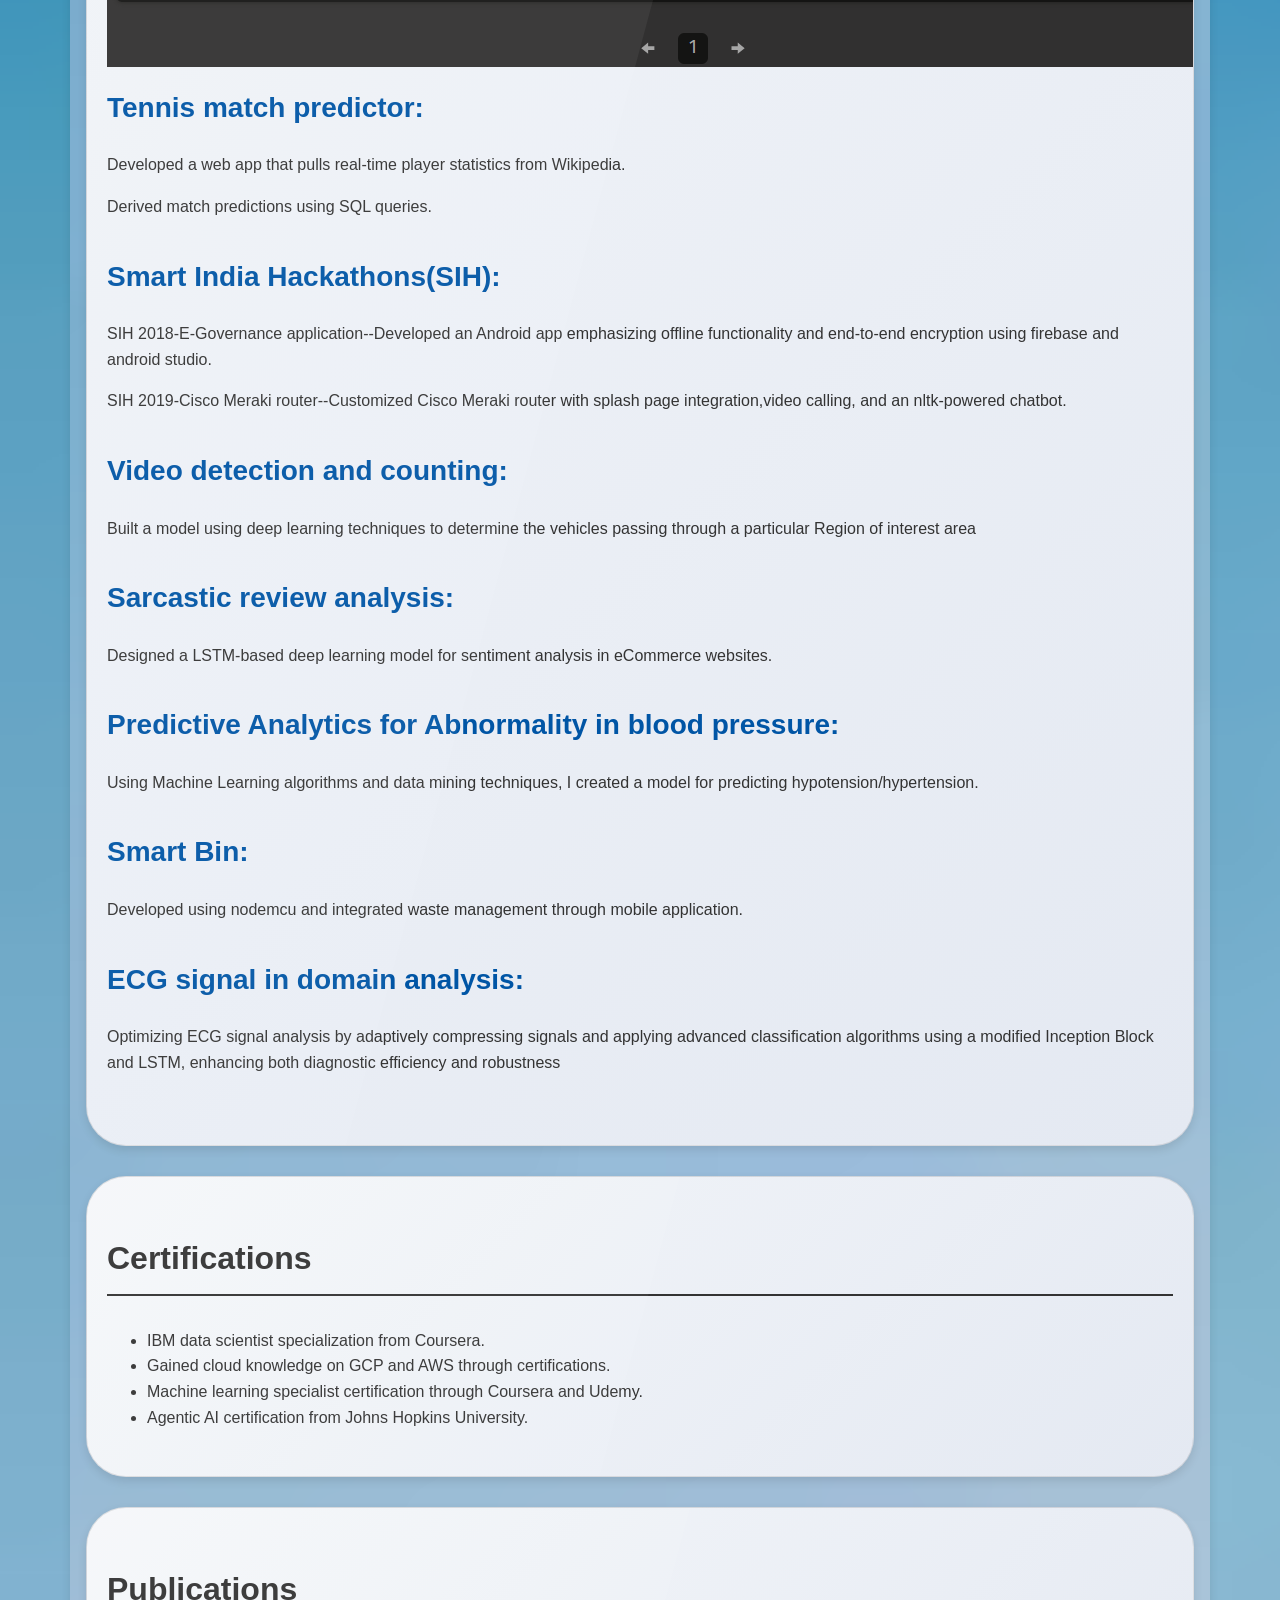
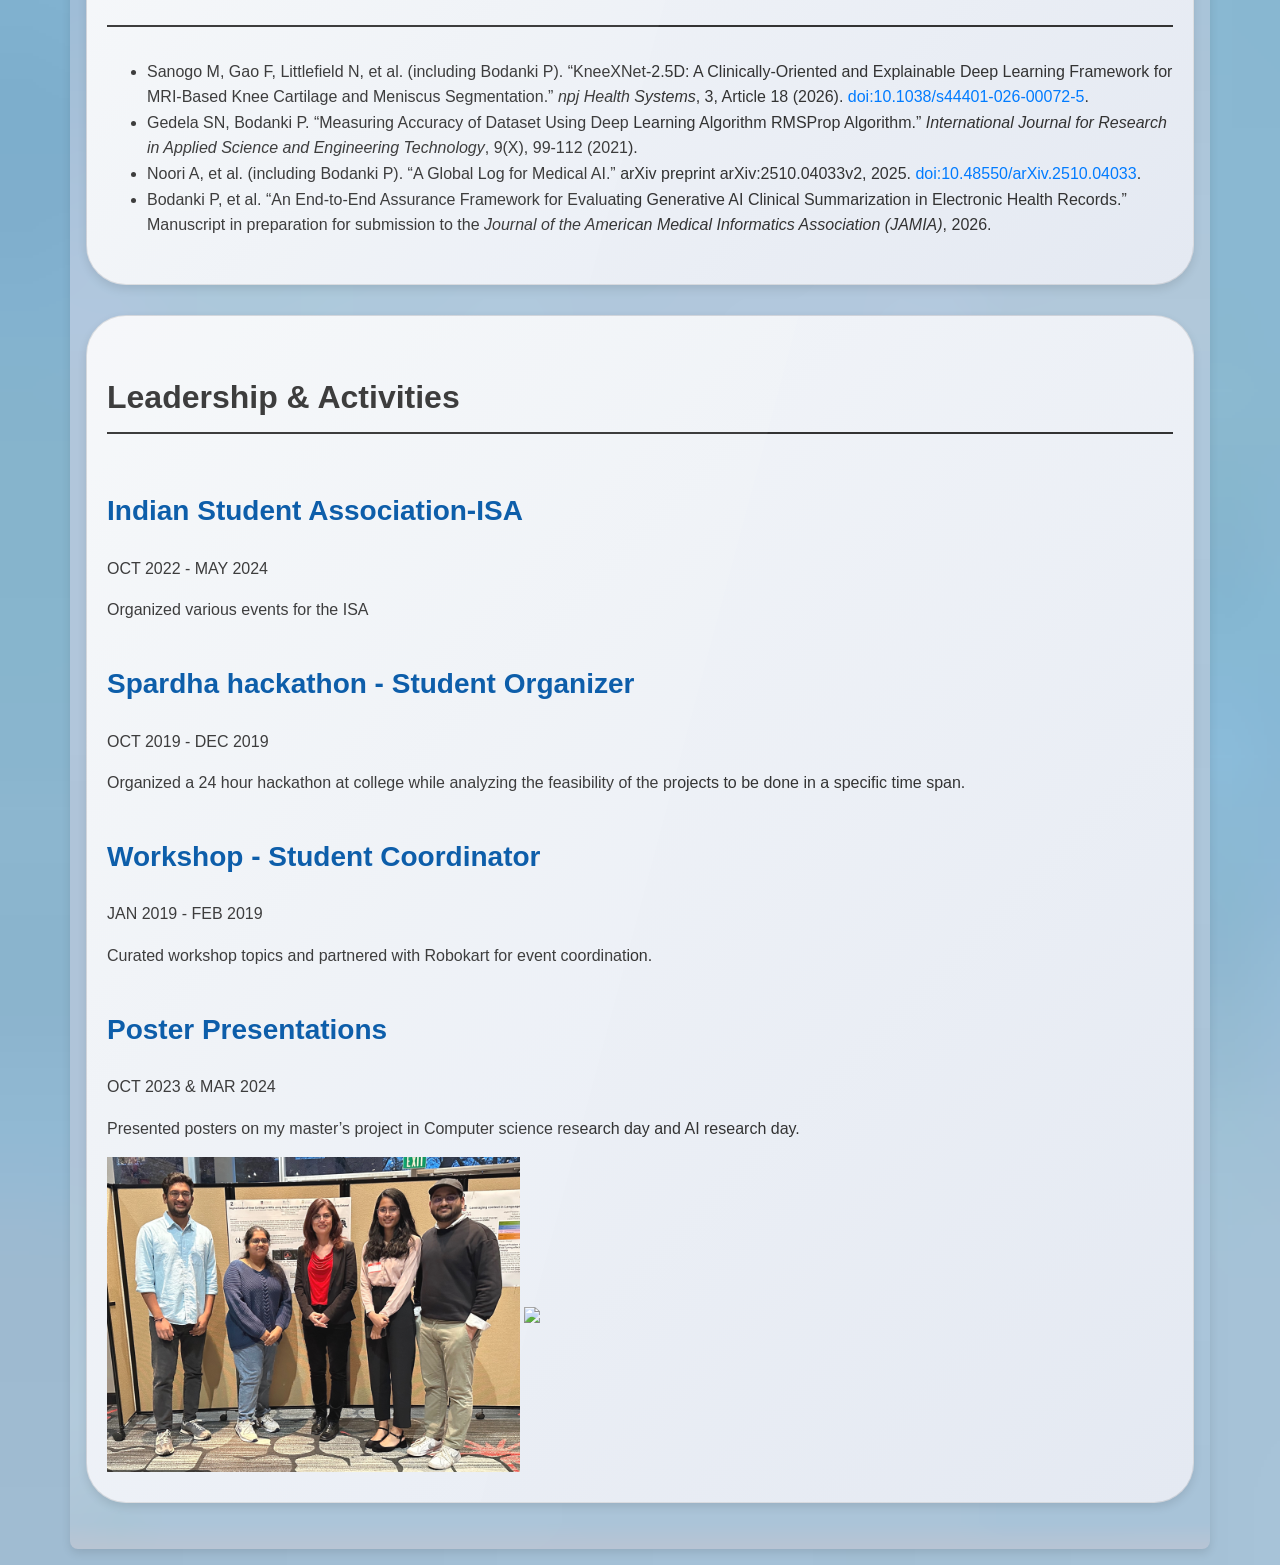
==== commit 3e286868: "Add Mount Sinai role, publications section, Hopkins agentic AI cert; remove ongoing projects" ====
--- a/index.html
+++ b/index.html
@@ -3,12 +3,13 @@
 <!-- Google tag (gtag.js) -->
 <script async src="https://www.googletagmanager.com/gtag/js?id=G-JFM1HLFCEK"></script>
 <script>
-  window.dataLayer = window.dataLayer || [];
-  function gtag(){dataLayer.push(arguments);}
-  gtag('js', new Date());
-
-  gtag('config', 'G-JFM1HLFCEK');
+    window.dataLayer = window.dataLayer || [];
+    function gtag() { dataLayer.push(arguments); }
+    gtag('js', new Date());
+
+    gtag('config', 'G-JFM1HLFCEK');
 </script>
+
 <head>
     <meta charset="UTF-8">
     <meta name="viewport" content="width=device-width, initial-scale=1.0">
@@ -17,29 +18,31 @@
     <script src="https://ajax.googleapis.com/ajax/libs/jquery/3.5.1/jquery.min.js"></script>
     <script src="https://cdnjs.cloudflare.com/ajax/libs/popper.js/1.16.0/umd/popper.min.js"></script>
     <script src="https://maxcdn.bootstrapcdn.com/bootstrap/4.5.2/js/bootstrap.min.js"></script>
-	<link rel="stylesheet" href="https://cdnjs.cloudflare.com/ajax/libs/font-awesome/6.3.1/css/all.min.css" integrity="sha384-k6RqeWeci5ZR/Lv4MR0sA0FfDOMt23cez/5paNdF+TmFE5oUJ5Ng5F5tdp1WEIjO" crossorigin="anonymous">
-
-	
+    <link rel="stylesheet" href="https://cdnjs.cloudflare.com/ajax/libs/font-awesome/6.3.1/css/all.min.css"
+        integrity="sha384-k6RqeWeci5ZR/Lv4MR0sA0FfDOMt23cez/5paNdF+TmFE5oUJ5Ng5F5tdp1WEIjO" crossorigin="anonymous">
+
+
     <style>
-	body {
-    font-family: 'Roboto', sans-serif;
-    background-image: url('images.jpeg');
-	 background-size: cover;
-    color: #333;
-    font-size: 16px;
-    line-height: 1.6;
-}
-
-.container {
-    background-color: #ffffff;
-    padding: 40px;
-    border-radius: 8px;
-    box-shadow: 0px 4px 10px rgba(0, 0, 0, 0.1);
-    margin-top: 40px;
-    background-image: url('images.jpeg');
-    background-size: cover;
-    background-position: center center;
-}
+        body {
+            font-family: 'Roboto', sans-serif;
+            background-image: url('images.jpeg');
+            background-size: cover;
+            color: #333;
+            font-size: 16px;
+            line-height: 1.6;
+        }
+
+        .container {
+            background-color: #ffffff;
+            padding: 40px;
+            border-radius: 8px;
+            box-shadow: 0px 4px 10px rgba(0, 0, 0, 0.1);
+            margin-top: 40px;
+            background-image: url('images.jpeg');
+            background-size: cover;
+            background-position: center center;
+        }
+
         .header h1 {
             text-align: center;
         }
@@ -55,26 +58,30 @@
             margin-bottom: 1em;
         }
 
-        .skills ul, .interests ul {
+        .skills ul,
+        .interests ul {
             list-style-type: none;
             padding-left: 0;
         }
 
-        .skills li, .interests li {
+        .skills li,
+        .interests li {
             display: inline-block;
             border-radius: 3px;
         }
-	
-        .experience .job, .projects .project {
+
+        .experience .job,
+        .projects .project {
             margin-bottom: 1.5em;
         }
 
-        .experience h3, .projects h3 {
+        .experience h3,
+        .projects h3 {
             margin-top: 0;
-            
-        }
-		
-		.menu {
+
+        }
+
+        .menu {
             position: sticky;
             top: 0;
             background-color: #ffffff;
@@ -88,18 +95,26 @@
             text-decoration: underline;
             color: #0077cc;
         }
-		.menu a:hover {
+
+        .menu a:hover {
             color: #0055a5;
         }
-		@keyframes fadeIn {
-            from { opacity: 0; }
-            to { opacity: 1; }
+
+        @keyframes fadeIn {
+            from {
+                opacity: 0;
+            }
+
+            to {
+                opacity: 1;
+            }
         }
 
         .section {
             animation: fadeIn 1s ease-out;
         }
-		.profile-image {
+
+        .profile-image {
             width: 250px;
             height: 250px;
             border-radius: 50%;
@@ -136,382 +151,510 @@
             width: 32px;
             height: 32px;
         }
-		
-h1, h2, h3, h4, h5, h6 {
-    margin-top: 1em;
-    margin-bottom: 1em;
-    font-weight: 700;
-}
-
-h3 {
-    color: #0055a5;
-    
-}
-
-.navbar {
-    background-color: #0055a5;
-    border-radius: 8px;
-    box-shadow: 0px 4px 10px rgba(192, 119, 54, 0.58);
-}
-
-.nav-link {
-    border: 1px solid #fff;
-    border-radius: 8px;
-    margin: 5px;
-    padding: 10px 20px;
-    transition: background-color 0.3s, color 0.3s;
-}
-
-.nav-link:hover {
-    background-color: #fff;
-    color: #0055a5;
-}
-
-.card {
-    border-radius: 40px;
-    box-shadow: 0px 4px 10px rgba(0, 0, 0, 0.1);
-    background: linear-gradient(135deg, #f5f7fa 0%, #e4e9f2 100%);
-    margin: 30px 0;
-    padding: 30px 20px;
-    transition: transform 0.3s, box-shadow 0.3s;
-    border: 1px solid rgba(0, 0, 0, 0.1);
-    position: relative;
-    overflow: hidden;
-}
-
-.card:hover {
-    transform: translateY(-7px);
-    box-shadow: 0px 8px 15px rgba(0, 0, 0, 0.2);
-}
-
-.card::before {
-    content: "";
-    position: absolute;
-    top: 0;
-    left: -50%;
-    width: 100%;
-    height: 100%;
-    background-color: rgba(255, 255, 255, 0.05);
-    transform: skewX(-15deg);
-    transition: transform 0.7s;
-}
-
-.card:hover::before {
-    transform: skewX(-15deg) translateX(130%);
-}
-
-.card-icon {
-    width: 50px;
-    height: 50px;
-    background-color: #0055a5;
-    border-radius: 50%;
-    display: flex;
-    justify-content: center;
-    align-items: center;
-    margin-bottom: 20px;
-    color: #fff;
-    font-size: 24px;
-}
-body {
+
+        h1,
+        h2,
+        h3,
+        h4,
+        h5,
+        h6 {
+            margin-top: 1em;
+            margin-bottom: 1em;
+            font-weight: 700;
+        }
+
+        h3 {
+            color: #0055a5;
+
+        }
+
+        .navbar {
+            background-color: #0055a5;
+            border-radius: 8px;
+            box-shadow: 0px 4px 10px rgba(192, 119, 54, 0.58);
+        }
+
+        .nav-link {
+            border: 1px solid #fff;
+            border-radius: 8px;
+            margin: 5px;
+            padding: 10px 20px;
+            transition: background-color 0.3s, color 0.3s;
+        }
+
+        .nav-link:hover {
+            background-color: #fff;
+            color: #0055a5;
+        }
+
+        .card {
+            border-radius: 40px;
+            box-shadow: 0px 4px 10px rgba(0, 0, 0, 0.1);
+            background: linear-gradient(135deg, #f5f7fa 0%, #e4e9f2 100%);
+            margin: 30px 0;
+            padding: 30px 20px;
+            transition: transform 0.3s, box-shadow 0.3s;
+            border: 1px solid rgba(0, 0, 0, 0.1);
+            position: relative;
+            overflow: hidden;
+        }
+
+        .card:hover {
+            transform: translateY(-7px);
+            box-shadow: 0px 8px 15px rgba(0, 0, 0, 0.2);
+        }
+
+        .card::before {
+            content: "";
+            position: absolute;
+            top: 0;
+            left: -50%;
+            width: 100%;
+            height: 100%;
+            background-color: rgba(255, 255, 255, 0.05);
+            transform: skewX(-15deg);
+            transition: transform 0.7s;
+        }
+
+        .card:hover::before {
+            transform: skewX(-15deg) translateX(130%);
+        }
+
+        .card-icon {
+            width: 50px;
+            height: 50px;
+            background-color: #0055a5;
+            border-radius: 50%;
+            display: flex;
+            justify-content: center;
+            align-items: center;
+            margin-bottom: 20px;
+            color: #fff;
+            font-size: 24px;
+        }
+
+        body {
             font-family: 'Roboto', sans-serif;
             background-color: #f0f0f0;
             color: #333;
             font-size: 16px;
             line-height: 1.6;
         }
-
-		
     </style>
 </head>
 
 <body>
-  <div class="container mt-3 mb-3 p-3">
+    <div class="container mt-3 mb-3 p-3">
         <nav class="navbar navbar-expand-lg navbar-light bg-light sticky-top">
-            <class="navbar-brand" >
-            <button class="navbar-toggler" type="button" data-toggle="collapse" data-target="#navbarNav" aria-controls="navbarNav" aria-expanded="false" aria-label="Toggle navigation">
-                <span class="navbar-toggler-icon"></span>
-            </button>
-            <div class="collapse navbar-collapse" id="navbarNav">
-                <ul class="navbar-nav ml-auto">
-                <li class="nav-item">
-                    <a class="nav-link" onclick="scrollToSection('education')"><b>Education</b></a>
-                </li>
-                <li class="nav-item">
-                    <a class="nav-link" onclick="scrollToSection('skills-and-interests')"><b>Skills & Interests</b></a>
-                </li>
-				<li class="nav-item">
-                    <a class="nav-link" onclick="scrollToSection('Onprojects')"><b>Ongoing Projects</b></a>
-                </li>
-                <li class="nav-item">
-                    <a class="nav-link" onclick="scrollToSection('experiences')"><b>Experiences</b></a>
-                </li>
-                <li class="nav-item">
-                    <a class="nav-link" onclick="scrollToSection('projects')"><b>Projects</b></a>
-                </li>
-                <li class="nav-item">
-                    <a class="nav-link" onclick="scrollToSection('certifications')"><b>Certifications</b></a>
-                </li>
-                <li class="nav-item">
-                    <a class="nav-link" onclick="scrollToSection('leadership')"><b>Leadership & Activities</b></a>
-                </li>
-            </ul>
-        </div>
-    </nav>
-
-	<img src="pavan.jpg" class="profile-image">
+            <class="navbar-brand">
+                <button class="navbar-toggler" type="button" data-toggle="collapse" data-target="#navbarNav"
+                    aria-controls="navbarNav" aria-expanded="false" aria-label="Toggle navigation">
+                    <span class="navbar-toggler-icon"></span>
+                </button>
+                <div class="collapse navbar-collapse" id="navbarNav">
+                    <ul class="navbar-nav ml-auto">
+                        <li class="nav-item">
+                            <a class="nav-link" onclick="scrollToSection('education')"><b>Education</b></a>
+                        </li>
+                        <li class="nav-item">
+                            <a class="nav-link" onclick="scrollToSection('skills-and-interests')"><b>Skills &
+                                    Interests</b></a>
+                        </li>
+                        <li class="nav-item">
+                            <a class="nav-link" onclick="scrollToSection('experiences')"><b>Experiences</b></a>
+                        </li>
+                        <li class="nav-item">
+                            <a class="nav-link" onclick="scrollToSection('projects')"><b>Projects</b></a>
+                        </li>
+                        <li class="nav-item">
+                            <a class="nav-link" onclick="scrollToSection('certifications')"><b>Certifications</b></a>
+                        </li>
+                        <li class="nav-item">
+                            <a class="nav-link" onclick="scrollToSection('publications')"><b>Publications</b></a>
+                        </li>
+                        <li class="nav-item">
+                            <a class="nav-link" onclick="scrollToSection('leadership')"><b>Leadership &
+                                    Activities</b></a>
+                        </li>
+                    </ul>
+                </div>
+        </nav>
+
+        <img src="pavan.jpg" class="profile-image">
 
         <div class="header text-center py-3">
             <h1 class="display-4">Pavan Bodanki</h1>
-            <p class="lead"><a href="https://linkedin.com/in/pavan-bodanki" target="_blank">LinkedIn</a> | 
-               <a href="https://github.com/pavanbodanki" target="_blank">GitHub</a></p>
-            <p>Email: <a href="mailto:pavanbodankicv@gmail.com">pavanbodankicv@gmail@gmail.com</a> | Phone: +1 (762) 728-0758</p>
-			<a href="PavanBodanki_RESUME_master.pdf" download>Resume <i class="fas fa-download"></i></a>
-        </div>
-<section id="about-me">
-<div class= card>
-        <h2>About Me</h2>
-<p>
-    Hello! I'm Pavan Bodanki, a passionate computer scientist with a diverse skill set spanning software development, data analysis, data science, and deep learning. I hold a Master's in Computer Science from the University of Georgia and a Bachelor's in Electronics, Computers, and Communication from Andhra University.
-</p>
-<p>
-    From an early age, I was drawn to logical reasoning and mathematics, and this interest naturally extended to programming when I was introduced to LOGO and basic C programming in the 8th grade. After a brief hiatus from coding during my high school years, I rekindled my passion for technology by pursuing certifications in programming. To my delight, I found that the foundational skills I had developed remained intact, which motivated me to further explore this field.
-</p>
-<p>
-    In college, I chose Electronics and Communications as my major, with a minor in Computer Science, to focus on the intersection of IoT and technology. This choice led me to work on several IoT projects and experiment with mobile applications and web development. It was during this time that I discovered my passion for machine learning and data science. I eagerly applied the concepts I was learning to real-world problems, integrating machine learning and AI in innovative ways.
-</p>
-<p>
-    My final year internship provided a valuable opportunity to experience the corporate environment, which was instrumental in shaping my professional journey. The pandemic prompted me to develop my finance and economics skills to enhance my data analysis capabilities. This journey took me to Thomson Reuters, where I worked on transitioning legacy projects to modern technologies like AWS and ETL pipelines. My role also involved analyzing user behavior data to improve web development outcomes, which deepened my interest in data-driven insights.
-</p>
-<p>
-    My passion for healthcare and data science led me to join ecology lab during my master’s program that focuses on disease forecasting. This role has been incredibly fulfilling as it allowed me to engage in a diverse range of activities—from web development to machine learning, statistical modeling, and MLOps. I continue to expand my knowledge and expertise in this field, driven by a genuine interest in using data science to make a meaningful impact in healthcare.
-</p>
-<p>
-    Beyond the technical realm, I have a keen interest in understanding market trends and researching public health. When I'm not immersed in code or data, you might find me traveling, exploring new cultures, and landscapes.
-</p>
-<p>
-    If you're interested in collaborating or just want to chat about the latest tech trends, feel free to <a href="mailto:pavanbodankicv@gmail.com">contact me</a>. You can also check out my projects on <a href="https://github.com/pavanbodanki">GitHub</a>.
-</p>
-</div>
-
-	</section>
-    <div class="section education">
-		<div class="card">
-        <h2>Education</h2>
-        <p><strong>University of Georgia (3.82/4)</strong><br> AUG 2022 - AUG 2024<br> Masters, Computer Science.</p>
-        <p><strong>Andhra University(9.02/10)</strong><br> JUL 2016 - MAY 2020<br> Bachelor of Technology, Electronics ,Computers and Communication</p>
-		</div>
+            <p class="lead"><a href="https://linkedin.com/in/pavan-bodanki" target="_blank">LinkedIn</a> |
+                <a href="https://github.com/pavanbodanki" target="_blank">GitHub</a>
+            </p>
+            <p>Email: <a href="mailto:pavanbodankicv@gmail.com">pavanbodankicv@gmail@gmail.com</a> | Phone: +1 (762)
+                728-0758</p>
+            <a href="PavanBodanki_RESUME_master.pdf" download>Resume <i class="fas fa-download"></i></a>
+        </div>
+        <section id="about-me">
+            <div class=card>
+                <h2>About Me</h2>
+                <p>
+                    Hello! I'm Pavan Bodanki, a passionate computer scientist with a diverse skill set spanning software
+                    development, data analysis, data science, and deep learning. I hold a Master's in Computer Science
+                    from the University of Georgia and a Bachelor's in Electronics, Computers, and Communication from
+                    Andhra University.
+                </p>
+                <p>
+                    From an early age, I was drawn to logical reasoning and mathematics, and this interest naturally
+                    extended to programming when I was introduced to LOGO and basic C programming in the 8th grade.
+                    After a brief hiatus from coding during my high school years, I rekindled my passion for technology
+                    by pursuing certifications in programming. To my delight, I found that the foundational skills I had
+                    developed remained intact, which motivated me to further explore this field.
+                </p>
+                <p>
+                    In college, I chose Electronics and Communications as my major, with a minor in Computer Science, to
+                    focus on the intersection of IoT and technology. This choice led me to work on several IoT projects
+                    and experiment with mobile applications and web development. It was during this time that I
+                    discovered my passion for machine learning and data science. I eagerly applied the concepts I was
+                    learning to real-world problems, integrating machine learning and AI in innovative ways.
+                </p>
+                <p>
+                    My final year internship provided a valuable opportunity to experience the corporate environment,
+                    which was instrumental in shaping my professional journey. The pandemic prompted me to develop my
+                    finance and economics skills to enhance my data analysis capabilities. This journey took me to
+                    Thomson Reuters, where I worked on transitioning legacy projects to modern technologies like AWS and
+                    ETL pipelines. My role also involved analyzing user behavior data to improve web development
+                    outcomes, which deepened my interest in data-driven insights.
+                </p>
+                <p>
+                    My passion for healthcare and data science led me to join ecology lab during my master’s program
+                    that focuses on disease forecasting. This role has been incredibly fulfilling as it allowed me to
+                    engage in a diverse range of activities—from web development to machine learning, statistical
+                    modeling, and MLOps. I continue to expand my knowledge and expertise in this field, driven by a
+                    genuine interest in using data science to make a meaningful impact in healthcare.
+                </p>
+                <p>
+                    Beyond the technical realm, I have a keen interest in understanding market trends and researching
+                    public health. When I'm not immersed in code or data, you might find me traveling, exploring new
+                    cultures, and landscapes.
+                </p>
+                <p>
+                    If you're interested in collaborating or just want to chat about the latest tech trends, feel free
+                    to <a href="mailto:pavanbodankicv@gmail.com">contact me</a>. You can also check out my projects on
+                    <a href="https://github.com/pavanbodanki">GitHub</a>.
+                </p>
+            </div>
+
+        </section>
+        <div class="section education">
+            <div class="card">
+                <h2>Education</h2>
+                <p><strong>University of Georgia (3.82/4)</strong><br> AUG 2022 - AUG 2024<br> Masters, Computer
+                    Science.</p>
+                <p><strong>Andhra University(9.02/10)</strong><br> JUL 2016 - MAY 2020<br> Bachelor of Technology,
+                    Electronics ,Computers and Communication</p>
+            </div>
+        </div>
+
+        <!-- Add other sections similarly -->
+        <div class="section skills-and-interests">
+            <div class="card">
+                <h2>Skills and Interests</h2>
+
+                <h3>Technical:</h3>
+                <ul class="skills">
+                    <li><b>Programming Languages:</b> Python,JavaScript, TypeScript, R, SQL, Java, C, Rust </li>
+                    <li><b>Packages:</b> NLTK, PySpark TensorFlow, PyTorch, BERT,OpenAI,Pandas, NumPy, Scikit-Learn,
+                        Matplotlib, Seaborn, Tidyverse,OpenCV</li>
+                    <li><b>Machine Learning:</b> NLP,Computer Vision, Statistical Modeling, Bayesian Statistics,
+                        Ensemble Modeling,Forecast Modeling,Risk Modeling ARIMA, XGBoost, Random Forest, PCA,LSTM</li>
+                    <li><b>Databases & Web Development:</b> MySQL, PostgreSQL, SQL Server, MongoDB, React.js, Angular,
+                        Node.js, Java Script, Spring Boot, HTML, CSS, JSP, Maven</li>
+                    <li><b>Data Analytics & visualizations:</b> Tableau, SAS, PowerBI, Excel (vlookup, pivot tables),
+                        Airflow, ArcGIS, Leaflet, Plotly</li>
+                    <li><b>Tools & Platforms:</b> AWS (EC2, Sagemaker, Lambda, S3, ECR, EMR,Glue), GCP, Git, Docker,
+                        Kubernetes,Azure,Jenkins,Postman ,SSMS ,SSIS,VS code ,Eclipse</li>
+                    <li><b>Other:</b> Rshiny,R Markdown,GitHub, CI/CD, API Development,Apache arrow,Parquet,JSON,
+                        RESTful APIs, Agile methodologies, Data structures,System design,Jira</li>
+                    <br>
+                </ul>
+
+                <h3>Interests:</h3>
+                <ul class="interests">
+                    <li>Research market trends,</li>
+                    <li>geographic information system (GIS) </li>
+                    <li>Traveling and</li>
+                    <li>Public health research</li>
+                </ul>
+            </div>
+        </div>
+        <div class="section experiences">
+            <div class="card">
+                <h2>Experiences</h2>
+                <div class="job">
+                    <h3>Mount Sinai Health System - Data Scientist, AI Assurance &amp; Clinical Data Science</h3>
+                    <p>JUL 2025 - Present | New York, NY</p>
+                    <p><em>The gist:</em> I work on making AI in healthcare trustworthy. I develop and evaluate
+                        generative and
+                        agentic AI systems, such as clinical summarization tools, to check that they don't hallucinate
+                        or omit critical facts. I also build the monitoring, validation standards and governance
+                        workflows that decide whether a model is ready for use in a hospital.</p>
+                    <ul>
+                        <li>Lead AI Assurance Lab initiatives that establish validation standards, governance workflows,
+                            risk assessments, and deployment-readiness criteria for ML, generative AI, and agentic-AI
+                            systems across the hospital network.</li>
+                        <li>Designed a multi-agent clinical summarization evaluation framework measuring hallucinations,
+                            omissions, factual consistency, temporality, medication discrepancies, critical-element
+                            capture, and structured-table interpretation.</li>
+                        <li>Built atomic fact-level verification workflows that decompose generated summaries into
+                            independently verifiable claims, compare them against longitudinal EHR source documentation,
+                            and return evidence-backed rationales for clinician review.</li>
+                        <li>Defined safety and quality metrics, monitoring dashboards, and structured validation reports
+                            that translate model behavior into actionable recommendations for clinical, engineering,
+                            product, governance, and executive stakeholders.</li>
+                        <li>Develop Python- and SQL-based production data services integrating clinical notes, EHR data,
+                            model predictions, and operational metadata; build MLOps monitoring for drift, data quality,
+                            reliability, and performance degradation.</li>
+                        <li>Contributed to operationalizing medical-AI logging concepts, including event-level
+                            traceability, sampling, lifecycle monitoring, and audit-ready records for deployed AI
+                            workflows.</li>
+                    </ul>
+                </div>
+                <div class="job">
+                    <h3>iBusiness Funding- Data Analyst/ Scientist</h3>
+                    <p>NOV 2024 - MAY 2025</p>
+                    <ul>
+                        <li> Creating regular strategy for marketing several loan programs via DMs and mixed model
+                            marketing</li>
+                        <li>Developed ensemble models to predict the risk and fraud for different borrowers across
+                            different loan segments......to be added</li>
+                    </ul>
+                </div>
+                <div class="job">
+                    <h3>University of Georgia - Research Data Scientist and software developer</h3>
+                    <p>AUG 2022 - SEP 2024</p>
+                    <ul>
+                        <li>Leveraged large language models (LLMs) to gather data on emerging infectious diseases (EID)
+                            from web sources and research papers for meta-analysis, reducing data collection time by 6
+                            months.</li>
+                        <li>Conducted deep-dive analyses on global infectious diseases (1940-2023) using data science
+                            methods, providing pivotal insights.</li>
+                        <li>Developed interactive data visualizations in Tableau, guiding public health responses.</li>
+                        <li>Led DNN model development in TensorFlow to forecast disease spread across 114 countries.
+                        </li>
+                        <li>Architected a scalable MLOps pipeline using Apache Arrow, AWS s3, Glue, lambda, and ECR for
+                            efficient model updates.</li>
+                        <li>Created container image deploy my code in R environment using ECR in AWS and use lambda
+                            functions to draw data from John Hopkins.</li>
+                        <li>Pioneered advanced geospatial visualizations with Leaflet and Plotly and overhauled the EID
+                            database using PostgreSQL, enhancing data fidelity.</li>
+                        <li>Generated ad-hoc analyses and reports to support various research initiatives, providing
+                            timely and accurate insights for stakeholders.</li>
+                        <li>Consulted with internal and external stakeholders to interpret analysis results, offering
+                            expertise and guidance.</li>
+                        <li>Engineered a sliding ARIMA model for flu forecasting every 4 weeks, utilizing ensembling
+                            methods and stochastic gradient descent.</li>
+                        <li>Engineered and optimized the department's websites, achieving a 40% reduction in page-load
+                            times and designing responsive interfaces to enhance user engagement and accessibility.</li>
+                        <li>Directed full-cycle development of web platforms for pandemic prediction, ensuring robust
+                            functionality and real-time data processing.</li>
+                        <li>Developed a custom API for precise geocoding, improving health forecast accuracy, and
+                            created advanced geospatial visualizations for better data interpretability.</li>
+                        <li>Overhauled the EID database, enhancing data fidelity, and developed robust APIs for
+                            efficient data retrieval and updates.</li>
+                        <li>Developing new packages in R to handle S3 buckets from RStudio</li>
+                    </ul>
+                    <p>****visualizations to be uploaded here soon****</p>
+
+                </div>
+                <div class="job">
+                    <h3>Thomson Reuters - Data Analyst and Software Developer</h3>
+                    <p>NOV 2020 -JUL 2022</p>
+                    <ul>
+                        <li>Led the development of data processing pipelines for large financial datasets, streamlining
+                            data analysis and enhancing reporting accuracy.
+                        </li>
+                        <li>
+                            Analyzed customer behavior and market trends on courses enrollment to inform financial
+                            product development and marketing strategies to introduce new courses.
+                        </li>
+                        <li>Spearheaded agile full-stack development for Thomson Reuters through Tata Consultancy
+                            Services using Java, Spring, and React.js.</li>
+                        <li>Managed development cycles, maintaining separate environments for robust testing and
+                            addressed a critical log4j vulnerability within 48 hours, earning the 'Best Employee' award.
+                        <li>Led database migrations to AWS using SSMS and AWS RDS, optimizing storage and accessibility.
+                        </li>
+                        <li>Developed an automated certificate generation system with end-to-end encryption and
+                            Optimized database schemas using SSMS, enhancing application support.</li>
+                        <li>Developed SQL queries and stored procedures for dynamic data retrieval, improving financial
+                            reporting processes.</li>
+                        <li>Led the development of data processing pipelines for large financial datasets, streamlining
+                            data analysis and enhancing reporting accuracy.</li>
+                        <li>Optimized database schemas using SQL Server Management Studio (SSMS), and managed tasks and
+                            projects using Jira for agile software development and requirements management.</li>
+                        <li>Authored stored procedures for dynamic data retrieval, reducing manual handling. Upgraded
+                            legacy systems for compatibility and security with modern practices.</li>
+                        <li>Implemented continuous integration and deployment using Jenkins, testing and deploying
+                            functionalities. Collaborated with senior management and cross-functional teams to address
+                            critical security issues.</li>
+                    </ul>
+
+                </div>
+                <div class="job">
+                    <h3>Nielsen - Data Science Intern</h3>
+                    <p> JAN 2020 - MAR 2020</p>
+                    <ul>
+                        <li>Led data integration at Nielsen Holdings using SQL and ETL tools, streamlining processes and
+                            enhancing data accuracy for complex analyses.</li>
+                        <li>Utilized regression analysis, clustering, and time series forecasting in Tableau and Python
+                            to identify trends and provide actionable insights.</li>
+                        <li>Developed and deployed machine learning models to predict user demand, improving cache hit
+                            ratios by 40% and reducing data retrieval times.</li>
+                        <li>Implemented a pre-caching system(A/B testing) based on predictive insights, reducing load
+                            times by over 50% and improving system responsiveness.</li>
+                        <li>Created and refined business requirement documentation, aligning with organizational needs.
+                        </li>
+                        <li>Optimized SQL queries and upgraded infrastructure, reducing data processing times from days
+                            to hours.</li>
+                    </ul>
+
+                </div>
+            </div>
+            <!-- Repeat similar structure for other job experiences -->
+        </div>
+
+        <div class="section projects">
+            <div class="card">
+                <h2>Projects</h2>
+                <div class="project">
+                    <h3>Recommendation System:</h3>
+                    <p>
+                    <p>Recommendation systems on movie streaming data</p>
+                    </p>
+                </div>
+                <div class="project">
+                    <h3>Movie Booking System:</h3>
+                    <p>Designed a full-stack website using ReactJs,Spring MVC and SQL</p>
+                </div>
+                <div class="project">
+                    <h3>RUST crate:</h3>
+                    <p>Crafted a secure <a href="https://crates.io/crates/graph-algorithms">library(crate)</a> for
+                        implementing graph algorithms using rust which so far has 1600+ downloads through the developer
+                        community.</p>
+                    <img src='rust.png'>
+                </div>
+                <div class="project">
+                    <h3>Tennis match predictor:</h3>
+                    <p>Developed a web app that pulls real-time player statistics from Wikipedia.</p>
+                    <p>Derived match predictions using SQL queries.</p>
+                </div>
+                <div class="project">
+                    <h3>Smart India Hackathons(SIH):</h3>
+                    <p>SIH 2018-E-Governance application--Developed an Android app emphasizing offline functionality and
+                        end-to-end encryption using firebase and android studio.</p>
+                    <p>SIH 2019-Cisco Meraki router--Customized Cisco Meraki router with splash page integration,video
+                        calling, and an nltk-powered chatbot.</p>
+                </div>
+                <div class="project">
+                    <h3>Video detection and counting:</h3>
+                    <p>Built a model using deep learning techniques to determine the vehicles passing through a
+                        particular Region of interest area</p>
+                </div>
+                <div class="project">
+                    <h3>Sarcastic review analysis:</h3>
+                    <p>Designed a LSTM-based deep learning model for sentiment analysis in eCommerce websites.</p>
+                </div>
+                <div class="project">
+                    <h3>Predictive Analytics for Abnormality in blood pressure:</h3>
+                    <p>Using Machine Learning algorithms and data mining techniques, I created a model for predicting
+                        hypotension/hypertension.</p>
+                </div>
+                <div class="project">
+                    <h3>Smart Bin:</h3>
+                    <p>Developed using nodemcu and integrated waste management through mobile application.</p>
+                </div>
+                <div class="project">
+                    <h3>ECG signal in domain analysis:</h3>
+                    <p>
+                    <p>Optimizing ECG signal analysis by adaptively compressing signals and applying advanced
+                        classification algorithms using a modified Inception Block and LSTM, enhancing both diagnostic
+                        efficiency and robustness</p>
+                    </p>
+                </div>
+            </div>
+            <!-- Repeat similar structure for other projects -->
+        </div>
+        <div class="section certifications">
+            <div class="card">
+                <h2>Certifications</h2>
+                <ul>
+                    <li>IBM data scientist specialization from Coursera.</li>
+                    <li>Gained cloud knowledge on GCP and AWS through certifications.</li>
+                    <li>Machine learning specialist certification through Coursera and Udemy.</li>
+                    <li>Agentic AI certification from Johns Hopkins University.</li>
+                    <!-- ... Other certifications ... -->
+                </ul>
+            </div>
+        </div>
+
+        <div class="section publications">
+            <div class="card">
+                <h2>Publications</h2>
+                <ul>
+                    <li>Sanogo M, Gao F, Littlefield N, et al. (including Bodanki P). &ldquo;KneeXNet-2.5D: A
+                        Clinically-Oriented and Explainable Deep Learning Framework for MRI-Based Knee Cartilage and
+                        Meniscus Segmentation.&rdquo; <em>npj Health Systems</em>, 3, Article 18 (2026). <a
+                            href="https://doi.org/10.1038/s44401-026-00072-5"
+                            target="_blank">doi:10.1038/s44401-026-00072-5</a>.</li>
+                    <li>Gedela SN, Bodanki P. &ldquo;Measuring Accuracy of Dataset Using Deep Learning Algorithm RMSProp
+                        Algorithm.&rdquo; <em>International Journal for Research in Applied Science and Engineering
+                            Technology</em>, 9(X), 99-112 (2021).</li>
+                    <li>Noori A, et al. (including Bodanki P). &ldquo;A Global Log for Medical AI.&rdquo; arXiv preprint
+                        arXiv:2510.04033v2, 2025. <a href="https://doi.org/10.48550/arXiv.2510.04033"
+                            target="_blank">doi:10.48550/arXiv.2510.04033</a>.</li>
+                    <li>Bodanki P, et al. &ldquo;An End-to-End Assurance Framework for Evaluating Generative AI Clinical
+                        Summarization in Electronic Health Records.&rdquo; Manuscript in preparation for submission to
+                        the <em>Journal of the American Medical Informatics Association (JAMIA)</em>, 2026.</li>
+                </ul>
+            </div>
+        </div>
+
+        <div class="section leadership">
+            <div class="card">
+                <h2>Leadership & Activities</h2>
+                <div>
+                    <h3>Indian Student Association-ISA</h3>
+                    <p>OCT 2022 - MAY 2024</p>
+                    <p>Organized various events for the ISA</p>
+                </div>
+                <div>
+                    <h3>Spardha hackathon - Student Organizer</h3>
+                    <p>OCT 2019 - DEC 2019</p>
+                    <p>Organized a 24 hour hackathon at college while analyzing the feasibility of the projects to be
+                        done in a specific time span.</p>
+                </div>
+                <div>
+                    <h3>Workshop - Student Coordinator</h3>
+                    <p>JAN 2019 - FEB 2019</p>
+                    <p>Curated workshop topics and partnered with Robokart for event coordination.</p>
+                </div>
+                <div>
+                    <h3>Poster Presentations</h3>
+                    <p>OCT 2023 & MAR 2024</p>
+                    <p>Presented posters on my master’s project in Computer science research day and AI research day.
+                    </p>
+                    <img src="fall2023.png">
+                    <img src="Spring2024.png">
+                </div>
+            </div>
+        </div>
     </div>
 
-    <!-- Add other sections similarly -->
-	<div class="section skills-and-interests"><div class="card">
-        <h2>Skills and Interests</h2>
-        
-        <h3>Technical:</h3>
-        <ul class="skills">
-			<li><b>Programming Languages:</b> Python,JavaScript, TypeScript, R, SQL, Java, C, Rust </li>
-			<li><b>Packages:</b> NLTK, PySpark TensorFlow, PyTorch, BERT,OpenAI,Pandas, NumPy, Scikit-Learn, Matplotlib, Seaborn, Tidyverse,OpenCV</li>
-			<li><b>Machine Learning:</b> NLP,Computer Vision, Statistical Modeling, Bayesian Statistics, Ensemble Modeling,Forecast Modeling,Risk Modeling ARIMA, XGBoost, Random Forest, PCA,LSTM</li>
-			<li><b>Databases & Web Development:</b> MySQL, PostgreSQL, SQL Server, MongoDB, React.js, Angular, Node.js, Java Script, Spring Boot, HTML, CSS, JSP, Maven</li>
-			<li><b>Data Analytics & visualizations:</b> Tableau, SAS, PowerBI, Excel (vlookup, pivot tables), Airflow, ArcGIS, Leaflet, Plotly</li>
-			<li><b>Tools & Platforms:</b> AWS (EC2, Sagemaker, Lambda, S3, ECR, EMR,Glue), GCP, Git, Docker, Kubernetes,Azure,Jenkins,Postman ,SSMS ,SSIS,VS code ,Eclipse</li>
-			<li><b>Other:</b> Rshiny,R Markdown,GitHub, CI/CD, API Development,Apache arrow,Parquet,JSON, RESTful APIs,  Agile methodologies, Data structures,System design,Jira</li>
-			<br>
-        </ul>
-        
-        <h3>Interests:</h3>
-        <ul class="interests">
-            <li>Research market trends,</li>
-			<li>geographic information system (GIS) </li>
-            <li>Traveling and</li>
-            <li>Public health research</li>
-        </ul>
-		</div>
-    </div>
-	<div class="section Onprojects"><div class="card">
-		<h2>Ongoing Projects</h2>
-		<div class="project">
-            <h3>Knee cartilage segmentation:</h3>
-            <p><p>Developing an CNN model using deep learning techniques to analyze Knee-cartilage MRI scans and predict optimal timing for arthroscopic surgery in arthritis patients.</p></p>
-        </div>
-		<div class="project">
-            <h3>Flu forecast pipeline</h3>
-            <p><p>Developing a scalable MLOps pipeline using Apache Arrow, AWS s3, Glue, lambda, and ECR for efficient model updates on the flu across US.</p></p>
-        </div>
-		
-	</div>
-<div class="section experiences"><div class="card">
-        <h2>Experiences</h2>
-        <div class="job">
-            <h3>iBusiness Funding- Data Analyst/ Scientist</h3>
-            <p>NOV 2024 - Present</p>
-<ul>
-<li> Creating regular strategy for marketing several loan programs via DMs and mixed model marketing</li>
-<li>Developed ensemble models to predict the risk and fraud for different borrowers across different loan segments......to be added</li>
-</ul>
-    
-    <div class="section experiences"><div class="card">
-		<div class="job">
-			<h3>iBusiness Funding - Credit Strategy Analyst</h3>
-            <p>NOV 2024 - Present</p>
-			<ul>
-				<li>To be added</li>
-			</ul>
-		</div>
-        <div class="job">
-            <h3>University of Georgia - Research Data Scientist and software developer</h3>
-            <p>AUG 2022 - SEP 2024</p>
-			<ul>
-				<li>Leveraged large language models (LLMs) to gather data on emerging infectious diseases (EID) from web sources and research papers for meta-analysis, reducing data collection time by 6 months.</li>
-				<li>Conducted deep-dive analyses on global infectious diseases (1940-2023) using data science methods, providing pivotal insights.</li>
-				<li>Developed interactive data visualizations in Tableau, guiding public health responses.</li>
-				<li>Led DNN model development in TensorFlow to forecast disease spread across 114 countries.</li>
-				<li>Architected a scalable MLOps pipeline using Apache Arrow, AWS s3, Glue, lambda, and ECR for efficient model updates.</li>
-				<li>Created container image deploy my code in R environment using ECR in AWS and use lambda functions to draw data from John Hopkins.</li>
-				<li>Pioneered advanced geospatial visualizations with Leaflet and Plotly and overhauled the EID database using PostgreSQL, enhancing data fidelity.</li>
-				<li>Generated ad-hoc analyses and reports to support various research initiatives, providing timely and accurate insights for stakeholders.</li>
-				<li>Consulted with internal and external stakeholders to interpret analysis results, offering expertise and guidance.</li>
-				<li>Engineered a sliding ARIMA model for flu forecasting every 4 weeks, utilizing ensembling methods and stochastic gradient descent.</li>
-				<li>Engineered and optimized the department's websites, achieving a 40% reduction in page-load times and designing responsive interfaces to enhance user engagement and accessibility.</li>
-				<li>Directed full-cycle development of web platforms for pandemic prediction, ensuring robust functionality and real-time data processing.</li>
-				<li>Developed a custom API for precise geocoding, improving health forecast accuracy, and created advanced geospatial visualizations for better data interpretability.</li>
-				<li>Overhauled the EID database, enhancing data fidelity, and developed robust APIs for efficient data retrieval and updates.</li>
-				<li>Developing new packages in R to handle S3 buckets from RStudio</li>
-			</ul>
-			<p>****visualizations to be uploaded here soon****</p>
-
-        </div>
-		<div class="job">
-            <h3>Thomson Reuters - Data Analyst and Software Developer</h3>
-            <p>NOV 2020 -JUL 2022</p>
-            <ul>
-<li>Led the development of data processing pipelines for large financial datasets, streamlining data analysis and enhancing reporting accuracy.
-</li>
-<li>
- Analyzed customer behavior and market trends on courses enrollment to inform financial product development and marketing strategies to introduce new courses.
-</li>
-				<li>Spearheaded agile full-stack development for Thomson Reuters through Tata Consultancy Services using Java, Spring, and React.js.</li>
-				<li>Managed development cycles, maintaining separate environments for robust testing and addressed a critical log4j vulnerability within 48 hours, earning the 'Best Employee' award.
-				<li>Led database migrations to AWS using SSMS and AWS RDS, optimizing storage and accessibility.</li>
-				<li>Developed an automated certificate generation system with end-to-end encryption and Optimized database schemas using SSMS, enhancing application support.</li>
-				<li>Developed SQL queries and stored procedures for dynamic data retrieval, improving financial reporting processes.</li>
-				<li>Led the development of data processing pipelines for large financial datasets, streamlining data analysis and enhancing reporting accuracy.</li>
-				<li>Optimized database schemas using SQL Server Management Studio (SSMS), and managed tasks and projects using Jira for agile software development and requirements management.</li>
-				<li>Authored stored procedures for dynamic data retrieval, reducing manual handling. Upgraded legacy systems for compatibility and security with modern practices.</li>
-				<li>Implemented continuous integration and deployment using Jenkins, testing and deploying functionalities. Collaborated with senior management and cross-functional teams to address critical security issues.</li>
-			</ul>
-
-        </div>
-		<div class="job">
-            <h3>Nielsen - Data Science Intern</h3>
-            <p> JAN 2020 - MAR 2020</p>
-            <ul>
-				<li>Led data integration at Nielsen Holdings using SQL and ETL tools, streamlining processes and enhancing data accuracy for complex analyses.</li>
-				<li>Utilized regression analysis, clustering, and time series forecasting in Tableau and Python to identify trends and provide actionable insights.</li>
-				<li>Developed and deployed machine learning models to predict user demand, improving cache hit ratios by 40% and reducing data retrieval times.</li>
-				<li>Implemented a pre-caching system(A/B testing) based on predictive insights, reducing load times by over 50% and improving system responsiveness.</li>
-				<li>Created and refined business requirement documentation, aligning with organizational needs.</li>
-				<li>Optimized SQL queries and upgraded infrastructure, reducing data processing times from days to hours.</li>
-			</ul>
-
-        </div>
-		</div>
-        <!-- Repeat similar structure for other job experiences -->
-    </div>
-    
-    <div class="section projects"><div class="card">
-        <h2>Projects</h2>
-		<div class="project">
-            <h3>Recommendation System:</h3>
-            <p><p>Recommendation systems on movie streaming data</p></p>
-        </div>
-		<div class="project">
-            <h3>Movie Booking System:</h3>
-            <p>Designed a full-stack website using ReactJs,Spring MVC and SQL</p>
-        </div>
-        <div class="project">
-            <h3>RUST crate:</h3>
-            <p>Crafted a secure <a href="https://crates.io/crates/graph-algorithms">library(crate)</a> for implementing graph algorithms using rust which so far has 1600+ downloads through the developer community.</p>
-			<img src='rust.png'>
-        </div>
-		<div class="project">
-            <h3>Tennis match predictor:</h3>
-			<p>Developed a web app that pulls real-time player statistics from Wikipedia.</p>
-			<p>Derived match predictions using SQL queries.</p>
-		</div>
-		<div class="project">
-            <h3>Smart India Hackathons(SIH):</h3>
-			<p>SIH 2018-E-Governance application--Developed an Android app emphasizing offline functionality and end-to-end encryption using firebase and android studio.</p>
-			<p>SIH 2019-Cisco Meraki router--Customized Cisco Meraki router with splash page integration,video calling, and an nltk-powered chatbot.</p>
-		</div>
-		<div class="project">
-            <h3>Video detection and counting:</h3>
-			<p>Built a model using deep learning techniques to determine the vehicles passing through a particular Region of interest area</p>
-		</div>
-		<div class="project">
-            <h3>Sarcastic review analysis:</h3>
-			<p>Designed a LSTM-based deep learning model for sentiment analysis in eCommerce websites.</p>
-		</div>
-		<div class="project">
-            <h3>Predictive Analytics for Abnormality in blood pressure:</h3>
-			<p>Using Machine Learning algorithms and data mining techniques, I created a model for predicting hypotension/hypertension.</p>
-		</div>
-		<div class="project">
-		<h3>Smart Bin:</h3>
-			<p>Developed using nodemcu and integrated waste management through mobile application.</p>
-		</div>
-		<div class="project">
-            <h3>ECG signal in domain analysis:</h3>
-            <p><p>Optimizing ECG signal analysis by adaptively compressing signals and applying advanced classification algorithms using a modified Inception Block and LSTM, enhancing both diagnostic efficiency and robustness</p></p>
-        </div>
-		</div>	
-        <!-- Repeat similar structure for other projects -->
-    </div>
-    <div class="section certifications"><div class="card">
-        <h2>Certifications</h2>
-        <ul>
-            <li>IBM data scientist specialization from Coursera.</li>
-			<li>Gained cloud knowledge on GCP and AWS through certifications.</li>
-			<li>Machine learning specialist certification through Coursera and Udemy.</li>
-            <!-- ... Other certifications ... -->
-        </ul>
-    </div>
-    
-    <div class="section leadership"><div class="card">
-        <h2>Leadership & Activities</h2>
-		<div>
-            <h3>Indian Student Association-ISA</h3>
-            <p>OCT 2022 - MAY 2024</p>
-            <p>Organized various events for the ISA</p>
-        </div>
-        <div>
-            <h3>Spardha hackathon - Student Organizer</h3>
-            <p>OCT 2019 - DEC 2019</p>
-            <p>Organized a 24 hour hackathon at college while analyzing the feasibility of the projects to be done in a specific time span.</p>
-        </div>
-        <div>
-            <h3>Workshop - Student Coordinator</h3>
-            <p>JAN 2019 - FEB 2019</p>
-            <p>Curated workshop topics and partnered with Robokart for event coordination.</p>
-        </div>
-		<div>
-		<h3>Poster Presentations</h3>
-            <p>OCT 2023 & MAR 2024</p>
-            <p>Presented posters on my master’s project in Computer science research day and AI research day.</p>
-			<img src="fall2023.png">
-			<img src ="Spring2024.png">
-		</div>
-		</div>
-    </div>
-</div>
-
-<script>
-    function scrollToSection(sectionId) {
-        const element = document.querySelector(`.${sectionId}`);
-        if (element) {
-            const top = element.getBoundingClientRect().top + window.pageYOffset;
-            window.scrollTo({ top: top, behavior: "smooth" });
-        }
-    }
-</script>
+    <script>
+        function scrollToSection(sectionId) {
+            const element = document.querySelector(`.${sectionId}`);
+            if (element) {
+                const top = element.getBoundingClientRect().top + window.pageYOffset;
+                window.scrollTo({ top: top, behavior: "smooth" });
+            }
+        }
+    </script>
 </body>
-</html>
+
+</html>
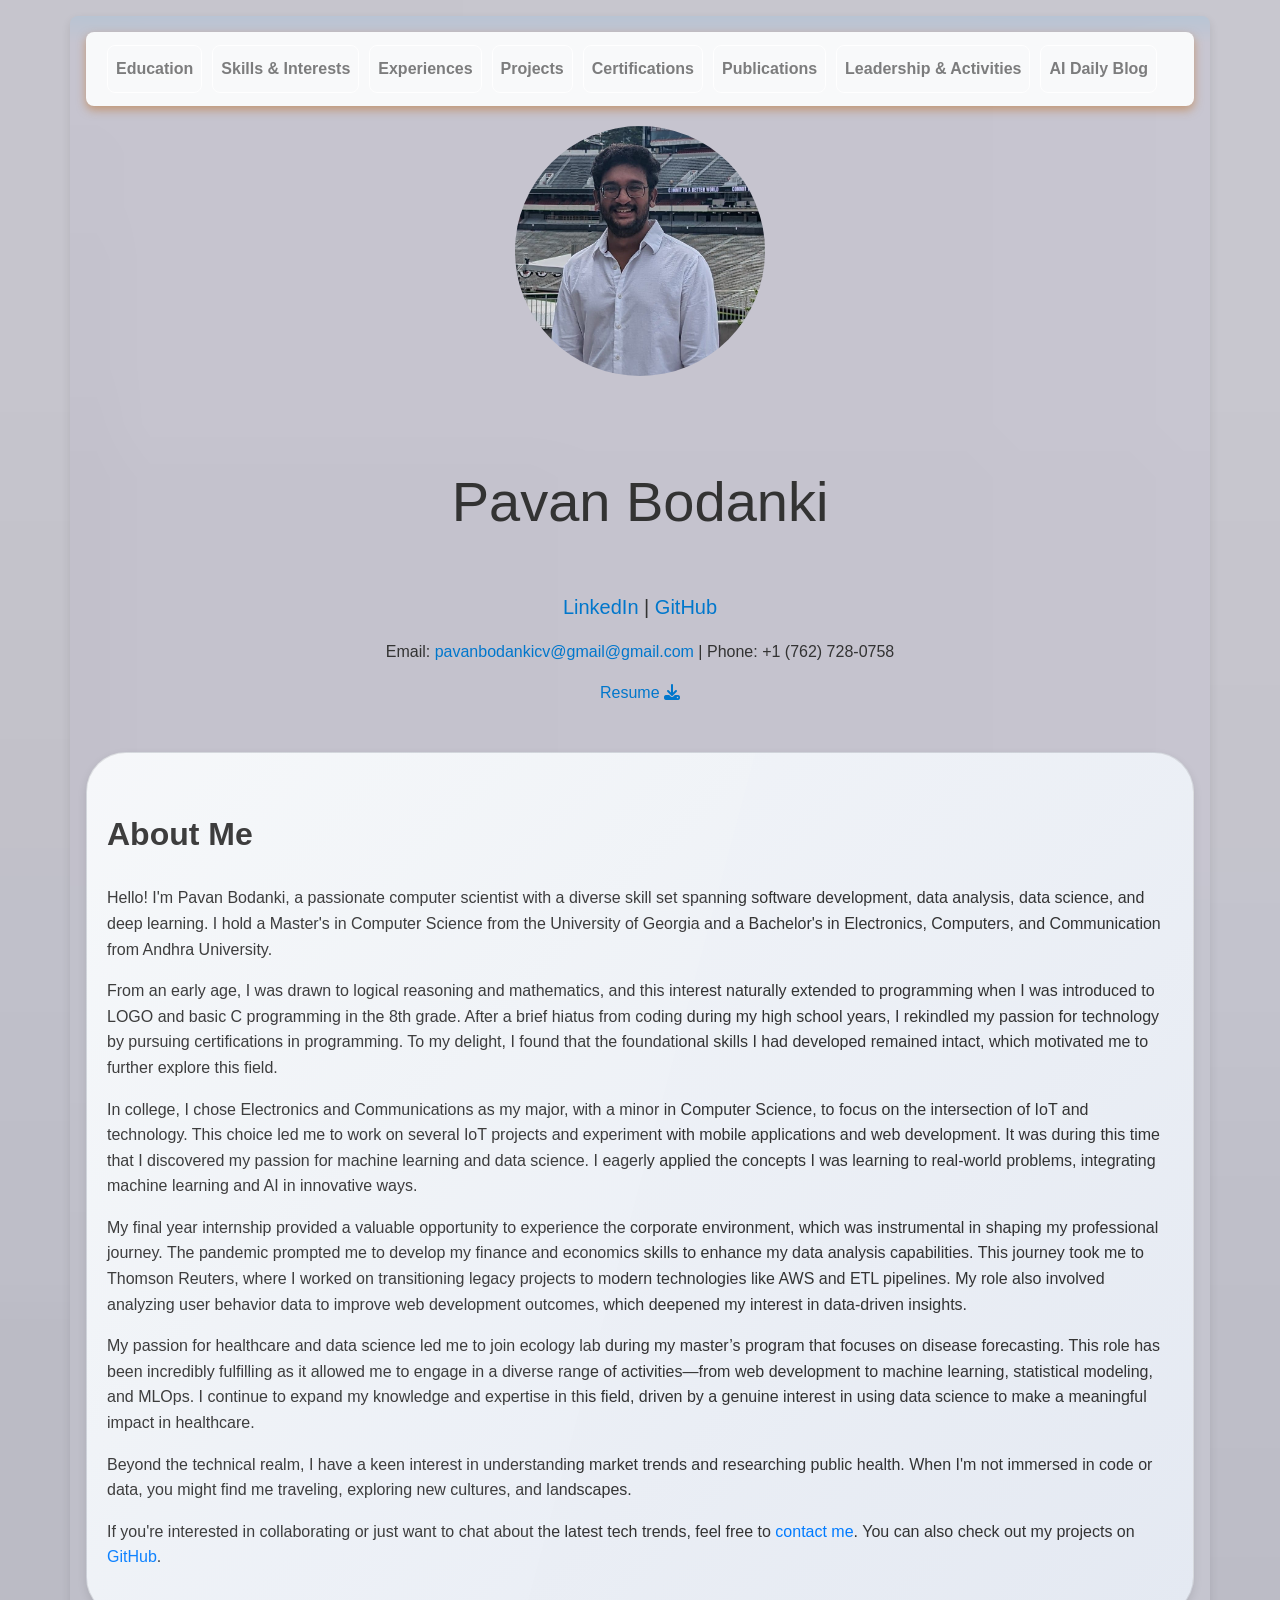
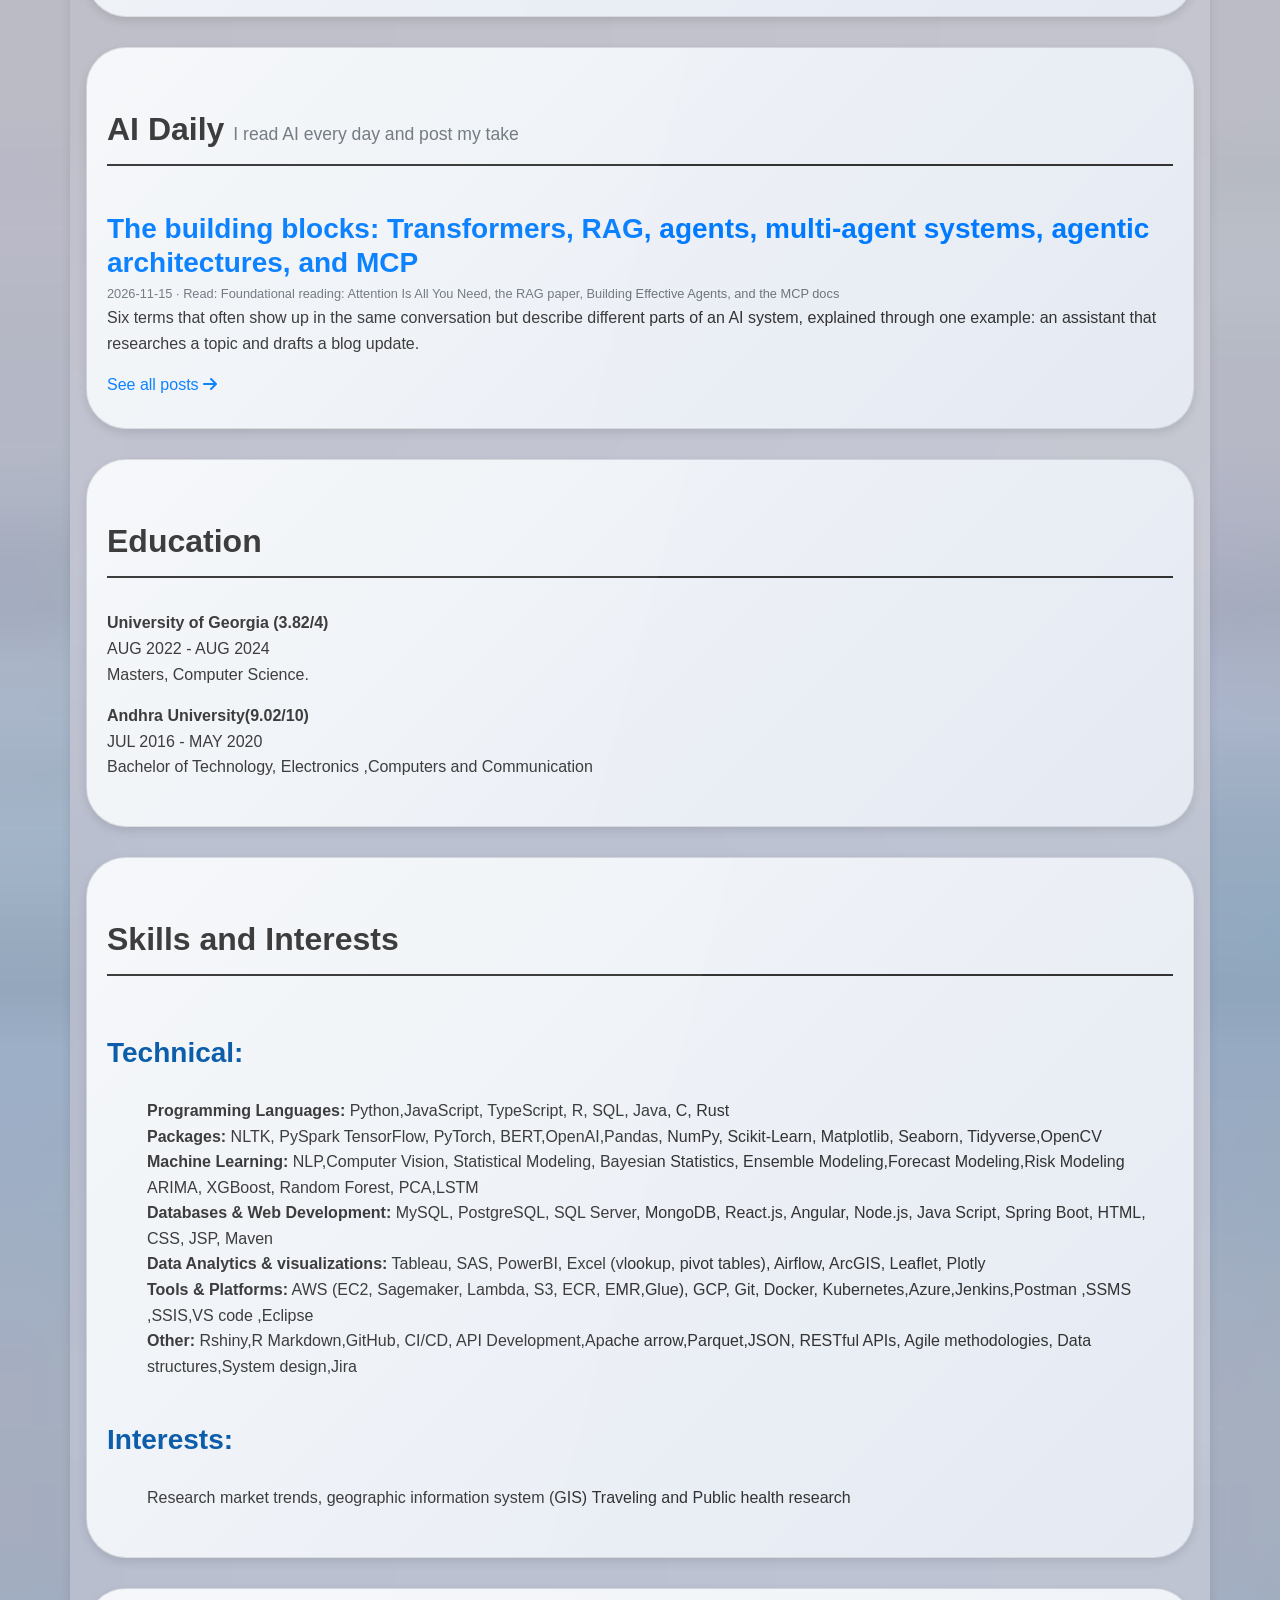
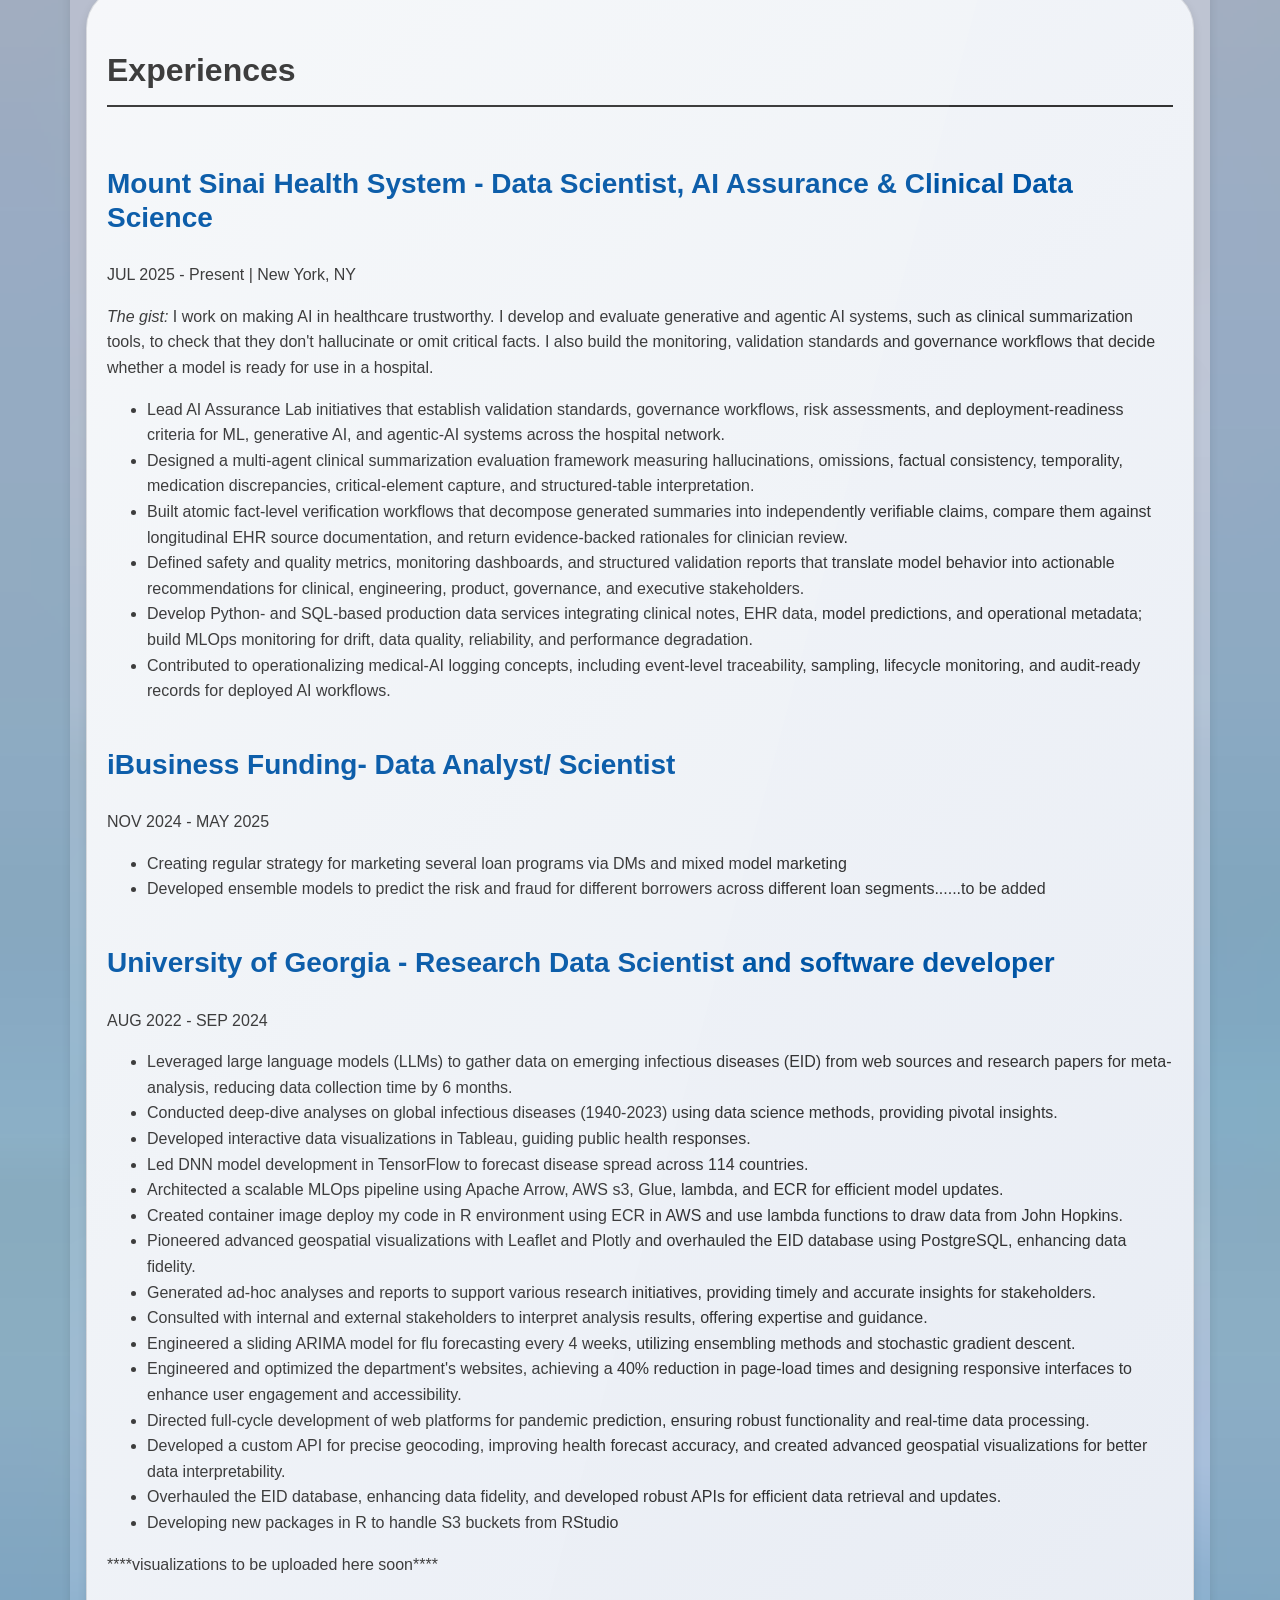
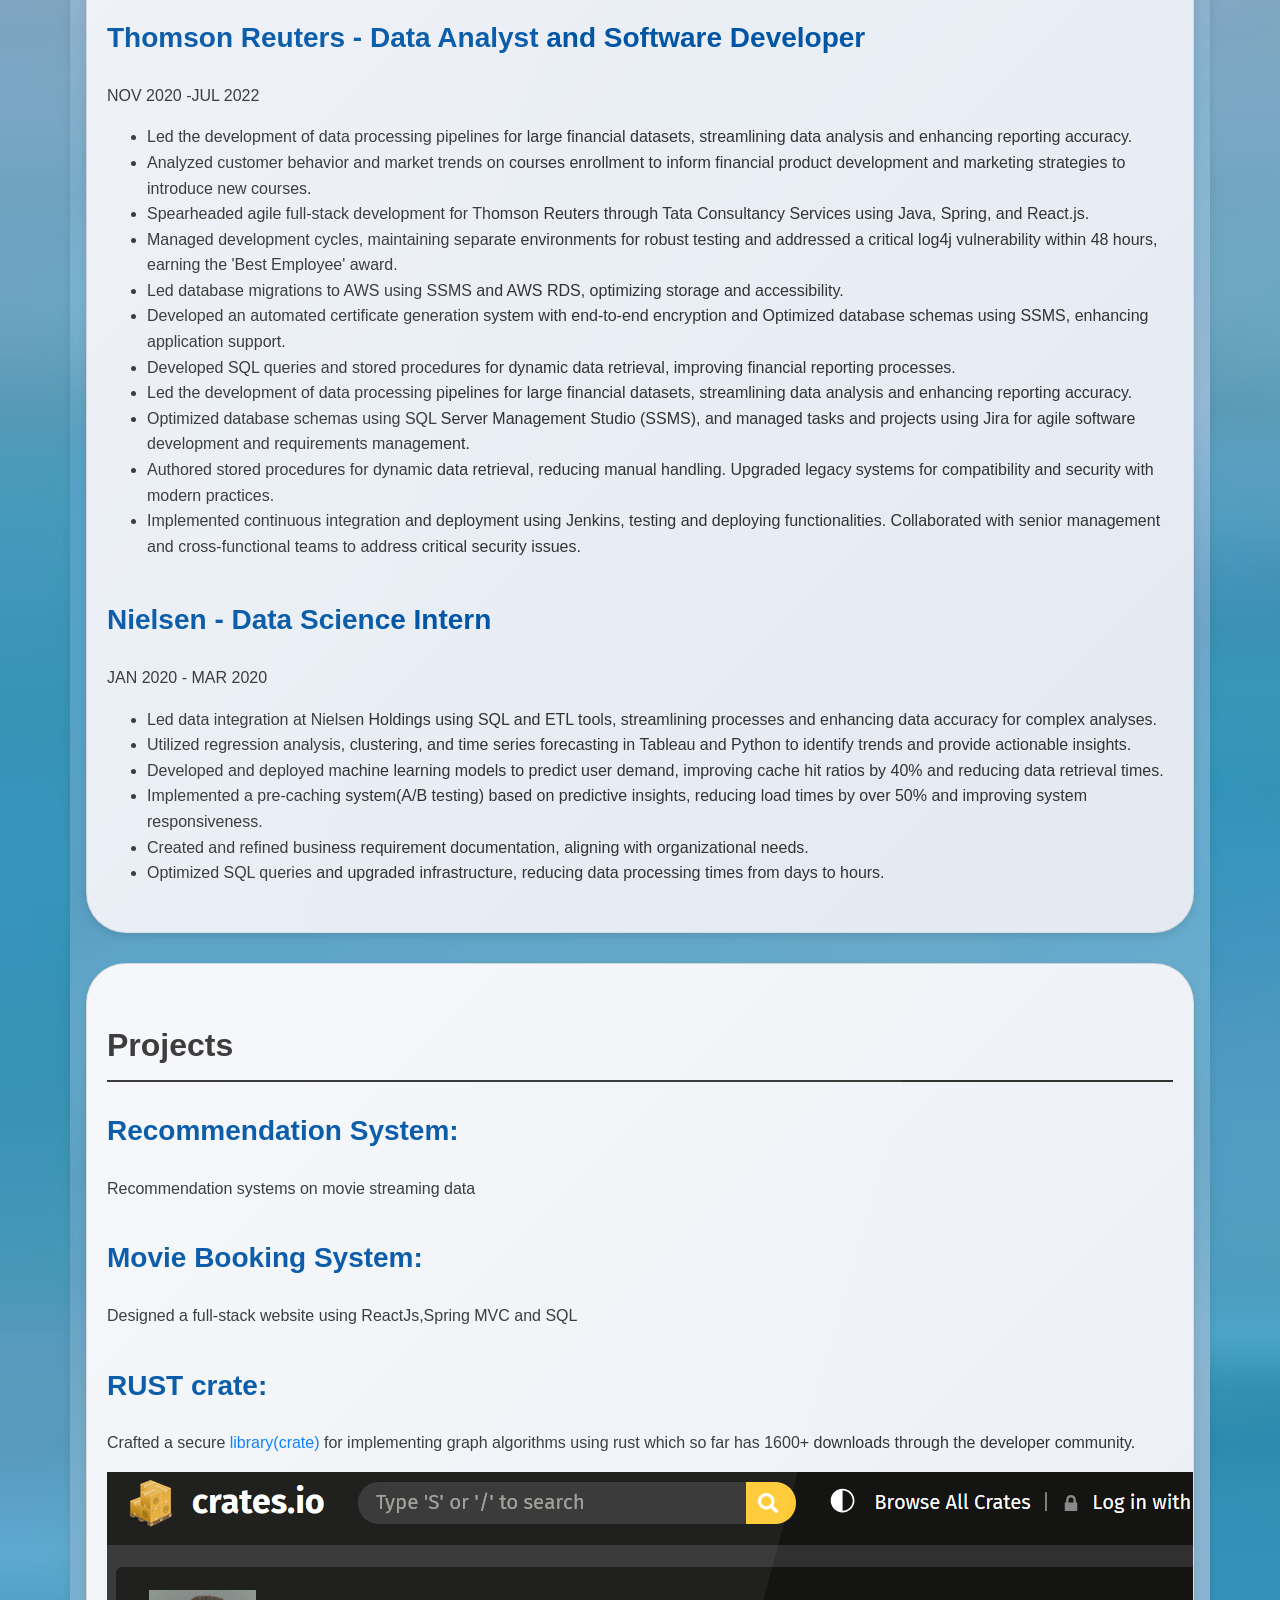
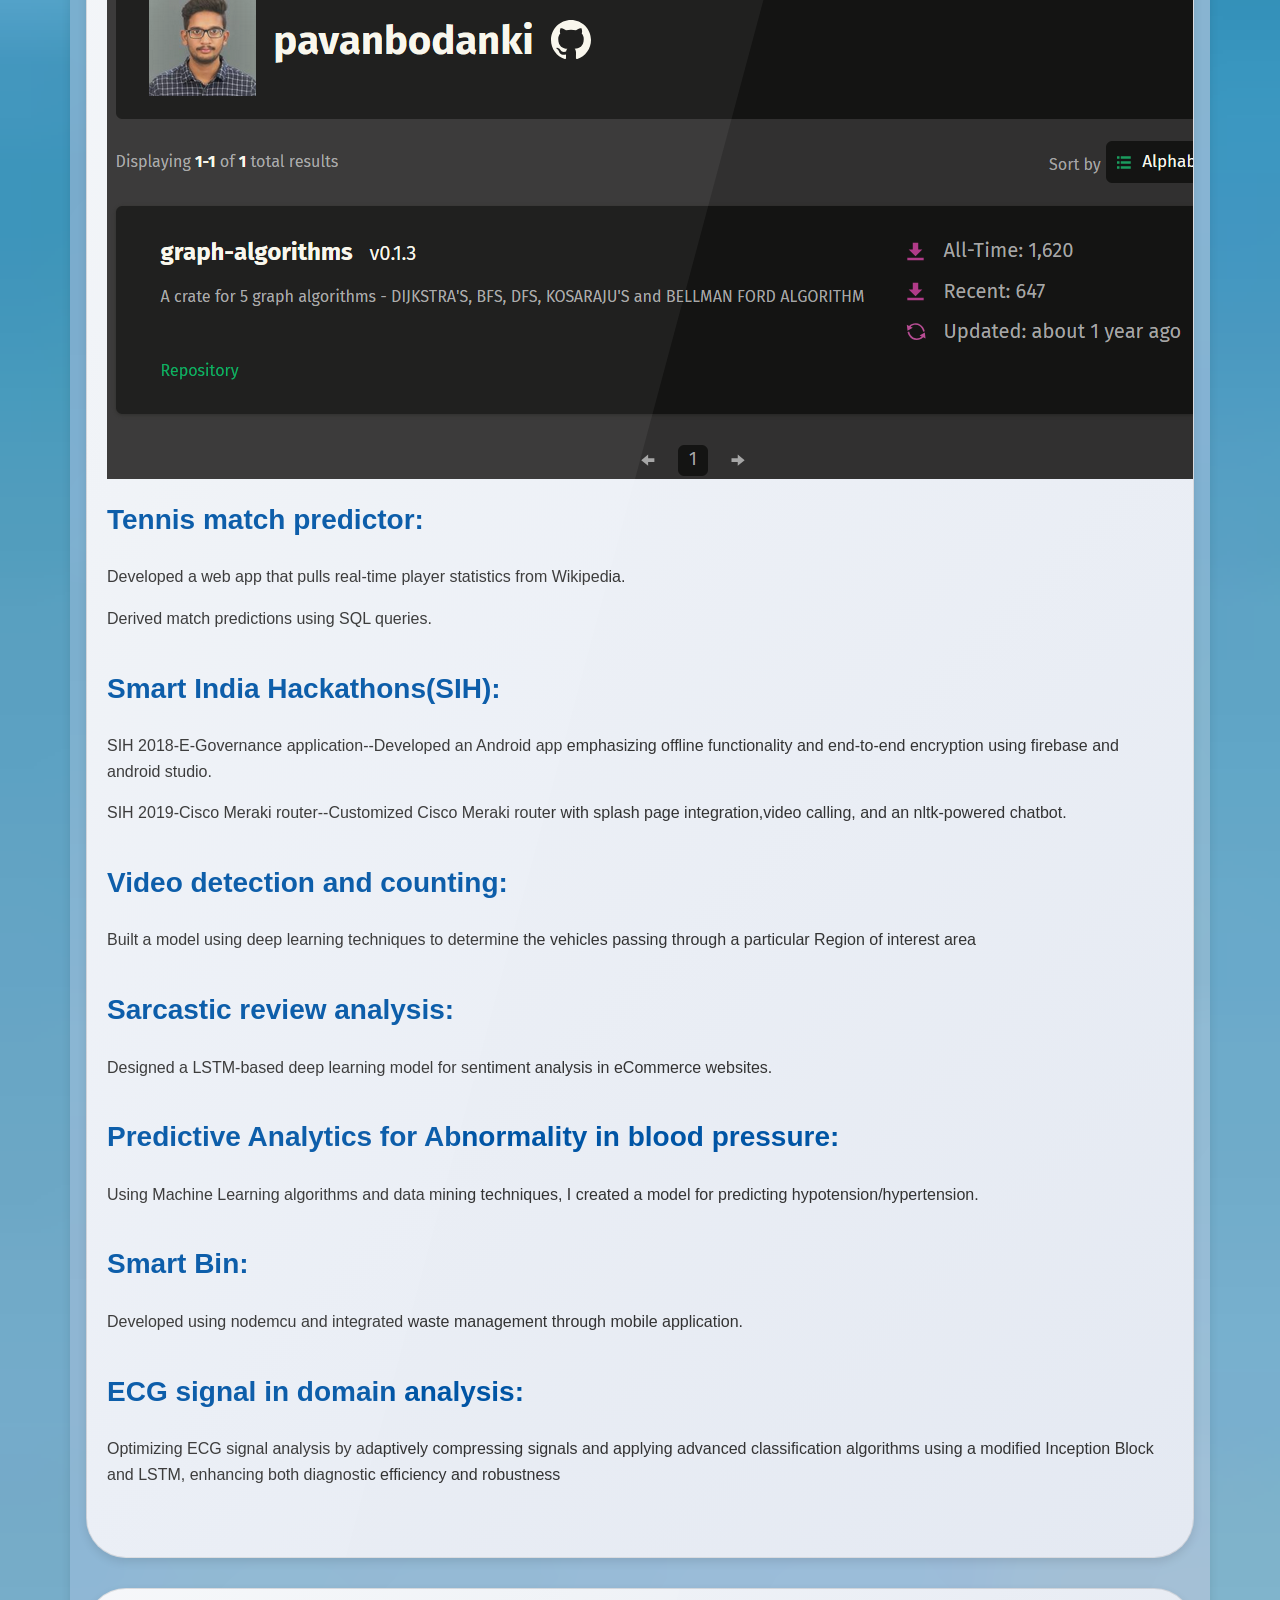
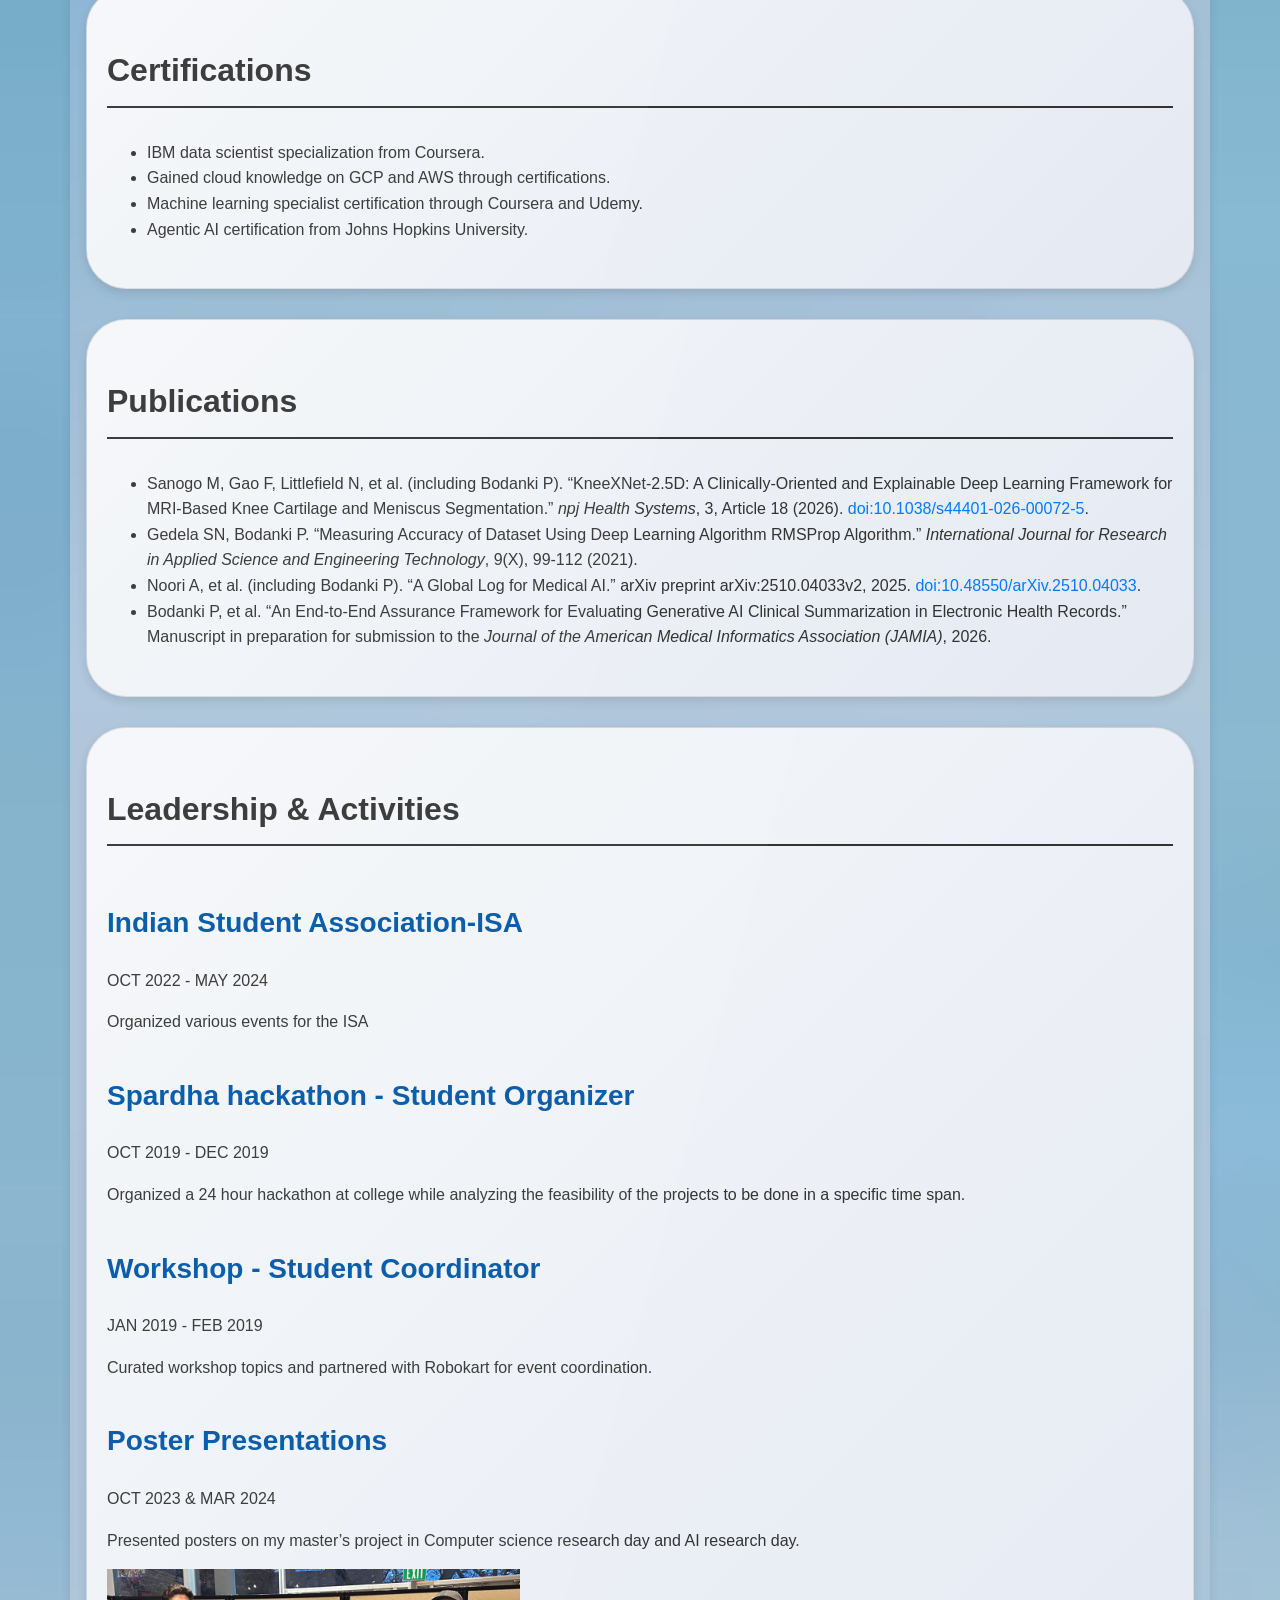
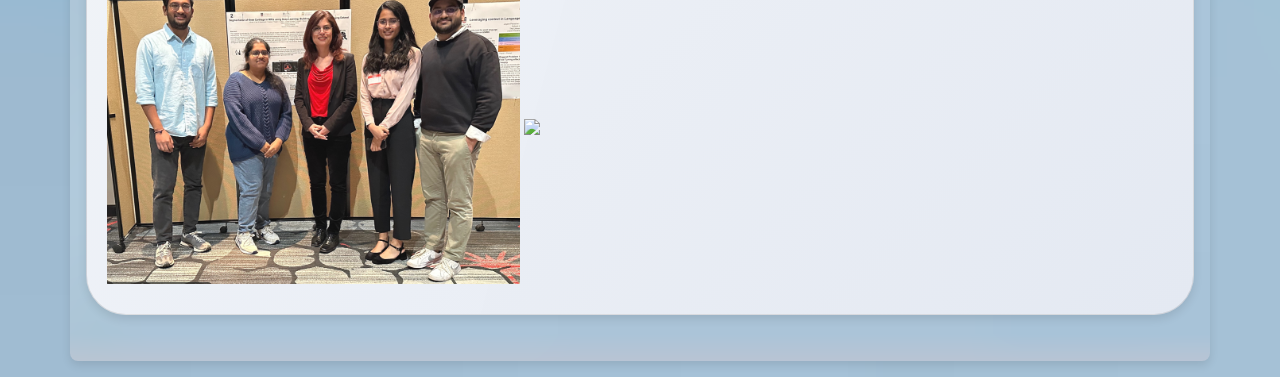
==== commit 20600735: "Add AI Daily blog with first post on AI building blocks" ====
--- a/index.html
+++ b/index.html
@@ -275,6 +275,9 @@
                         <li class="nav-item">
                             <a class="nav-link" onclick="scrollToSection('leadership')"><b>Leadership &
                                     Activities</b></a>
+                        </li>
+                        <li class="nav-item">
+                            <a class="nav-link" href="blog/"><b>AI Daily Blog</b></a>
                         </li>
                     </ul>
                 </div>
@@ -342,6 +345,15 @@
             </div>
 
         </section>
+
+        <div class="section blog">
+            <div class="card">
+                <h2>AI Daily <small class="text-muted" style="font-size:0.55em">I read AI every day and post my take</small></h2>
+                <div id="latest-posts"><p>Loading latest posts…</p></div>
+                <a href="blog/">See all posts <i class="fas fa-arrow-right"></i></a>
+            </div>
+        </div>
+
         <div class="section education">
             <div class="card">
                 <h2>Education</h2>
@@ -654,6 +666,24 @@
                 window.scrollTo({ top: top, behavior: "smooth" });
             }
         }
+
+        // Latest AI Daily posts
+        (function () {
+            const box = document.getElementById('latest-posts');
+            const esc = s => String(s ?? '').replace(/[&<>"']/g, c => ({ '&': '&amp;', '<': '&lt;', '>': '&gt;', '"': '&quot;', "'": '&#39;' }[c]));
+            fetch('blog/posts.json', { cache: 'no-cache' })
+                .then(r => r.json())
+                .then(posts => {
+                    posts.sort((a, b) => b.date.localeCompare(a.date));
+                    box.innerHTML = posts.slice(0, 3).map(p => `
+                        <div class="mb-3">
+                            <h3 class="mb-0" style="margin-top:0.5em"><a href="blog/?post=${encodeURIComponent(p.slug)}">${esc(p.title)}</a></h3>
+                            <small class="text-muted">${esc(p.date)}${p.source && p.source.title ? ' · Read: ' + esc(p.source.title) : ''}</small>
+                            <p class="mb-0">${esc(p.summary)}</p>
+                        </div>`).join('') || '<p>First post coming soon.</p>';
+                })
+                .catch(() => { box.innerHTML = '<p>Could not load posts.</p>'; });
+        })();
     </script>
 </body>
 
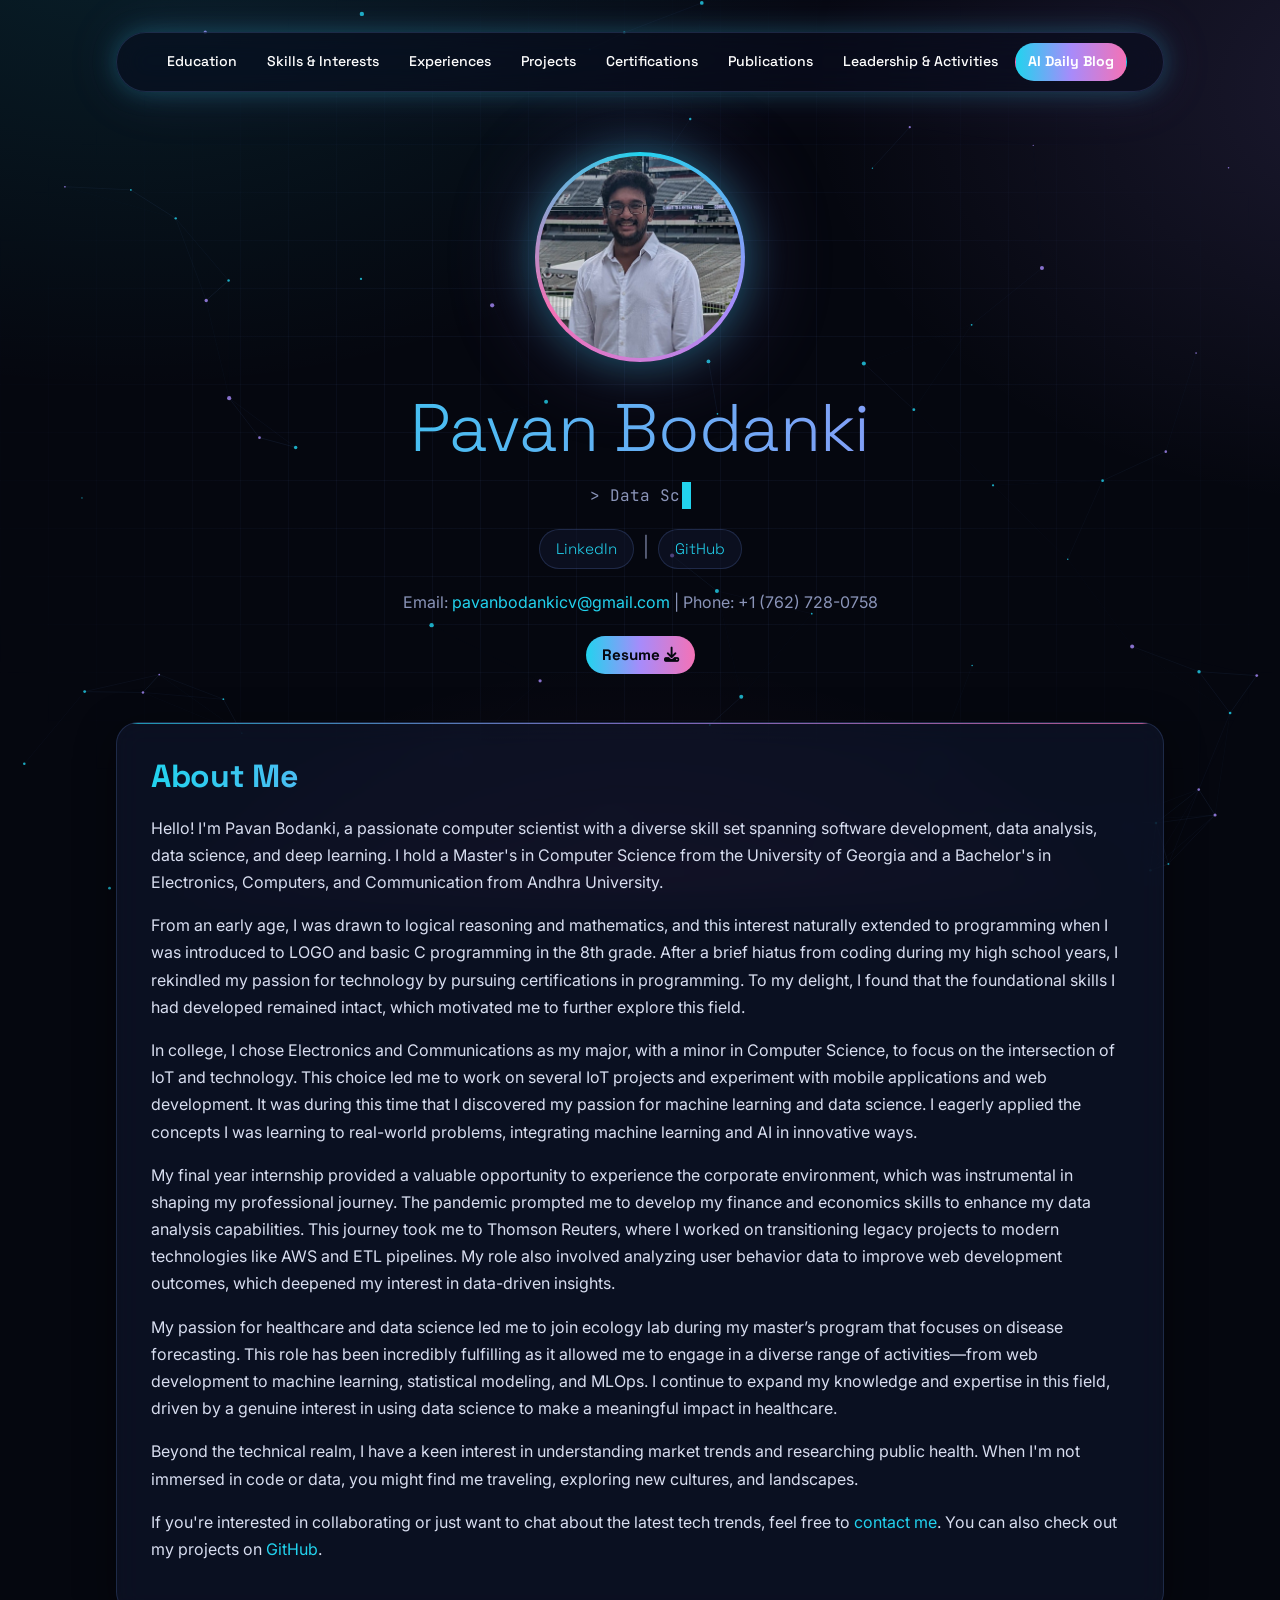
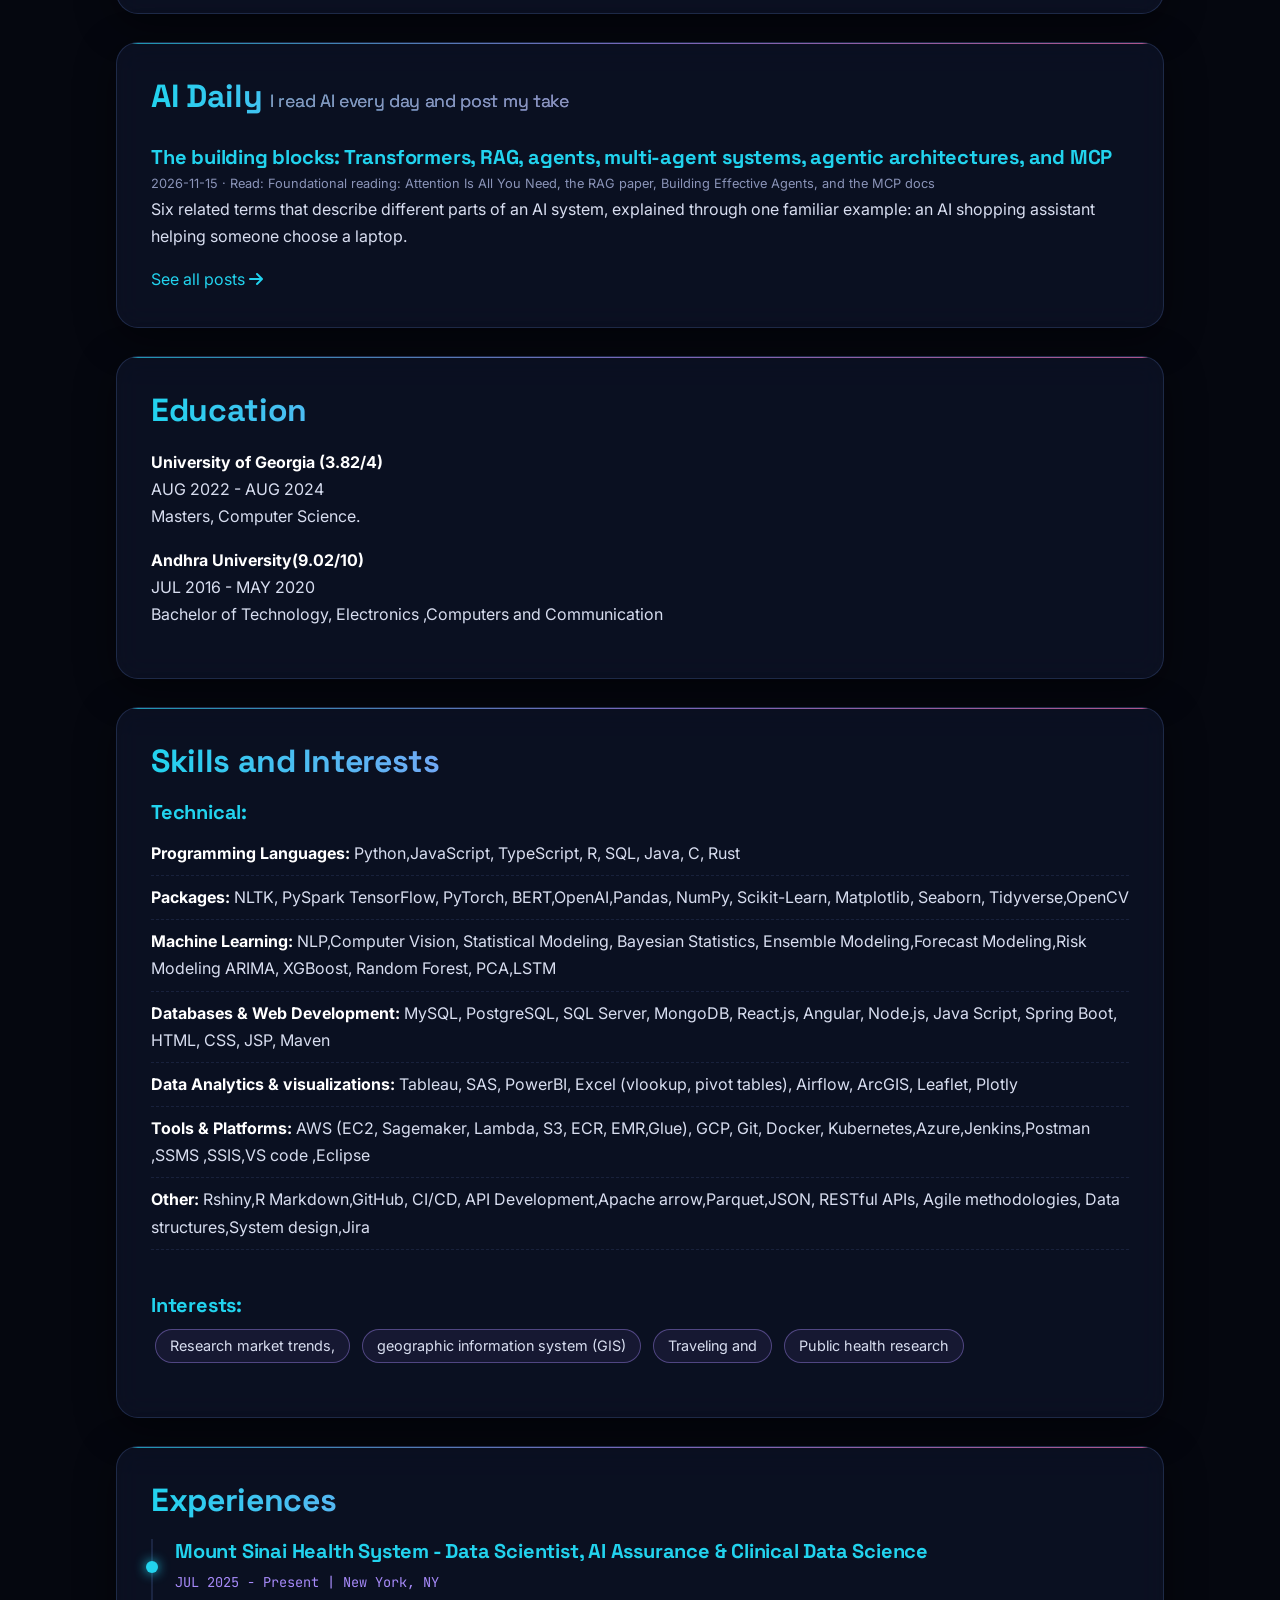
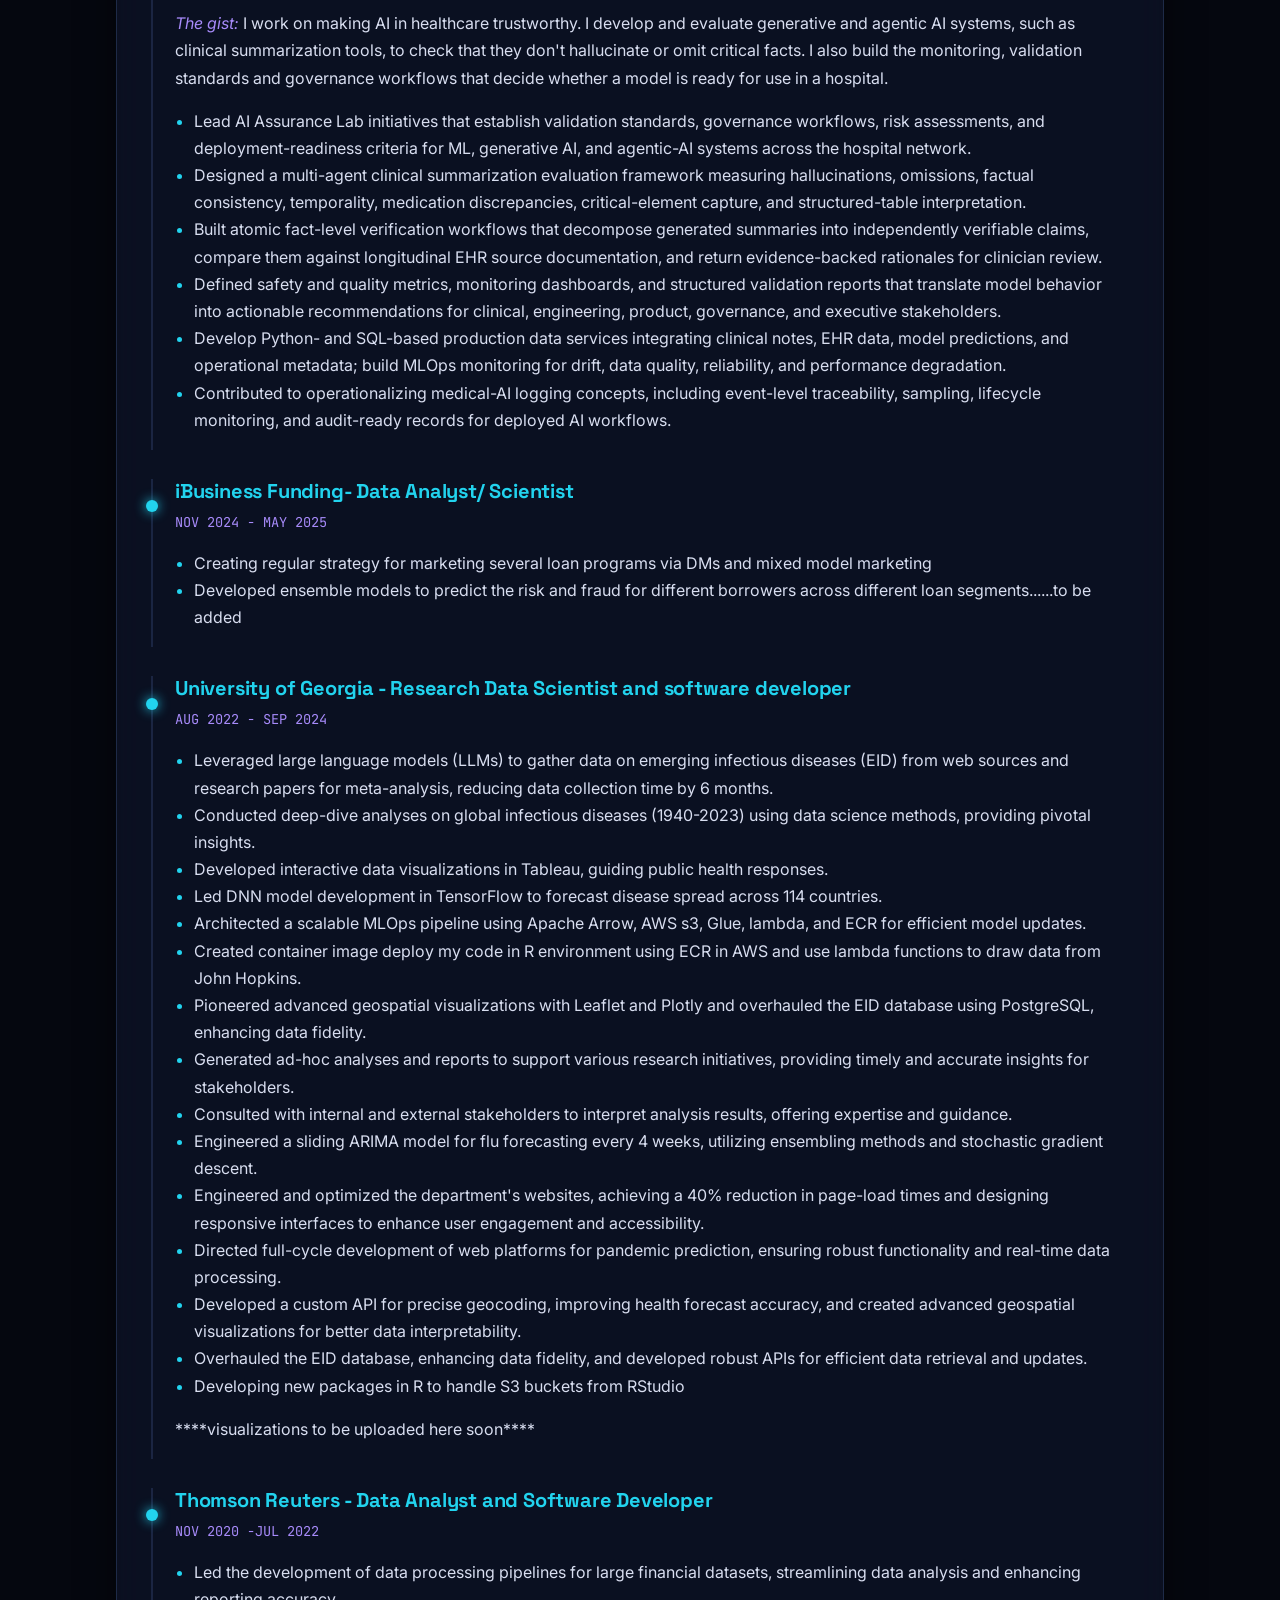
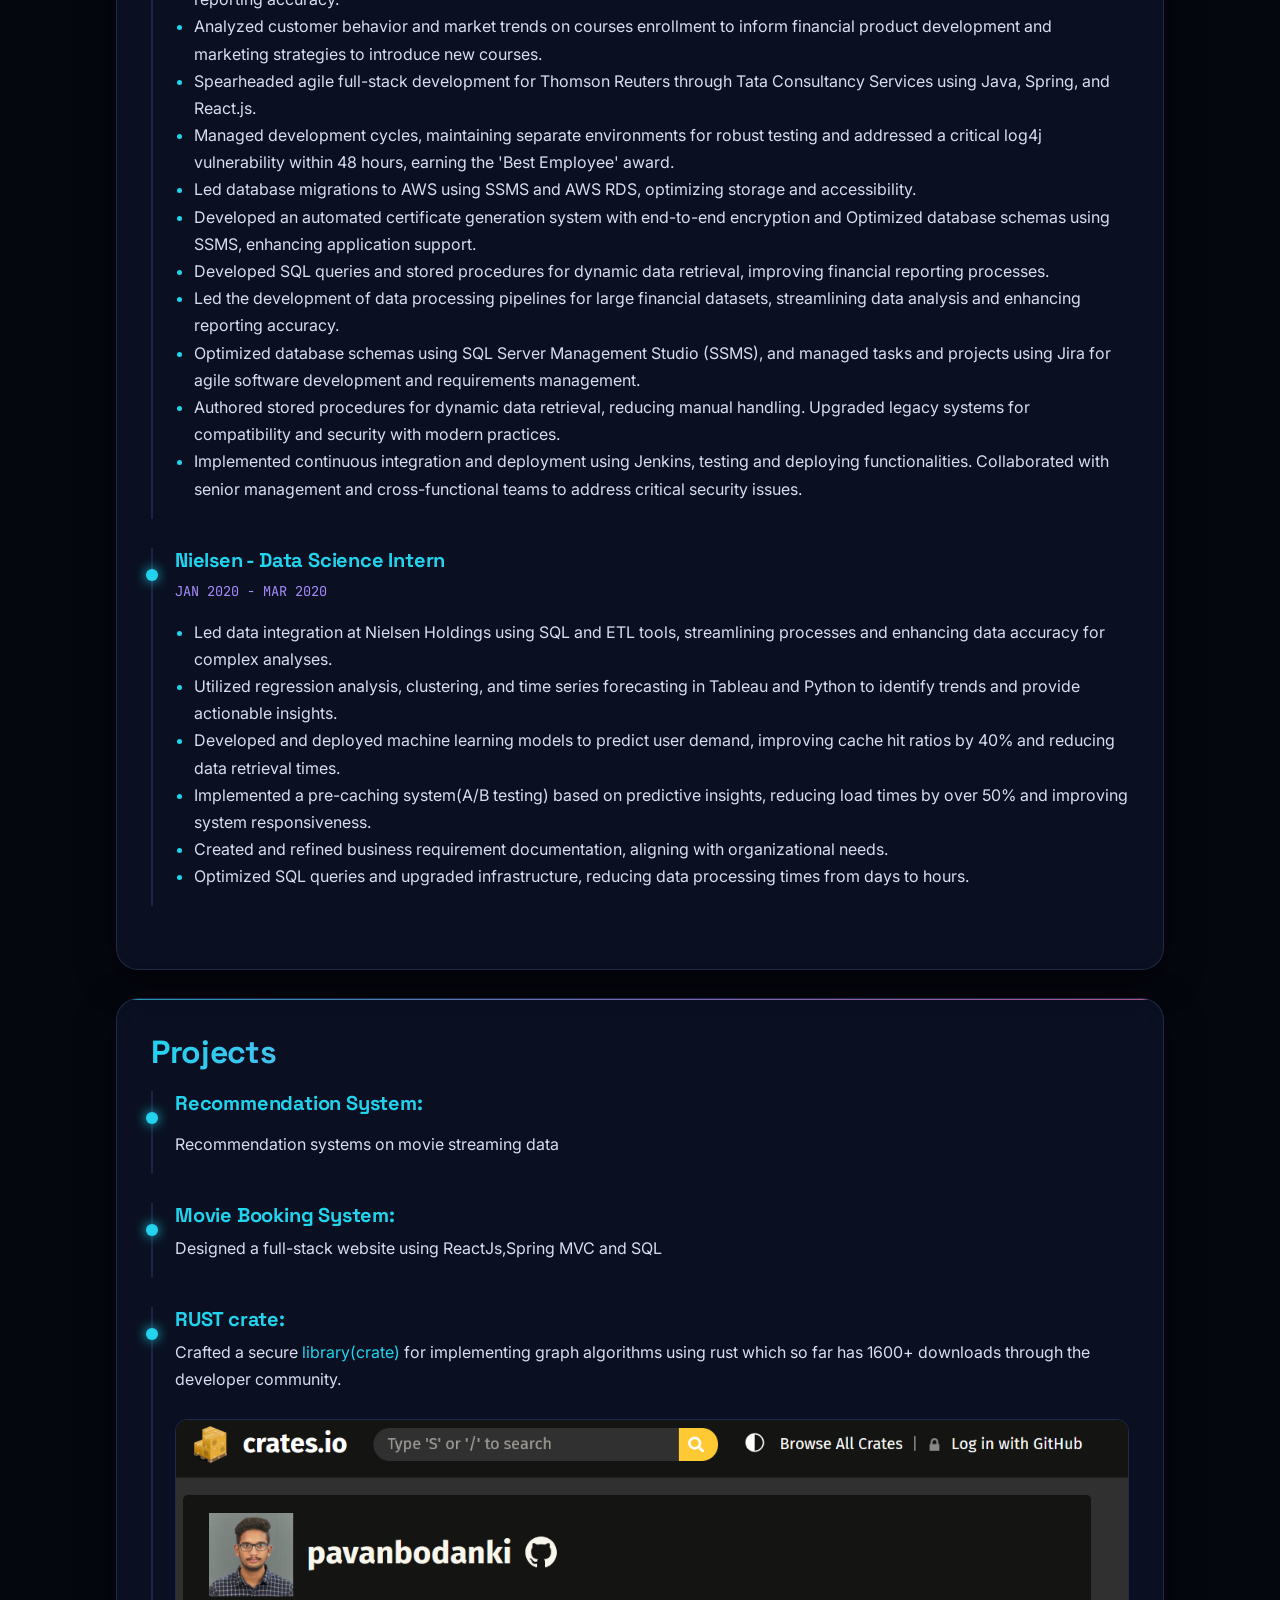
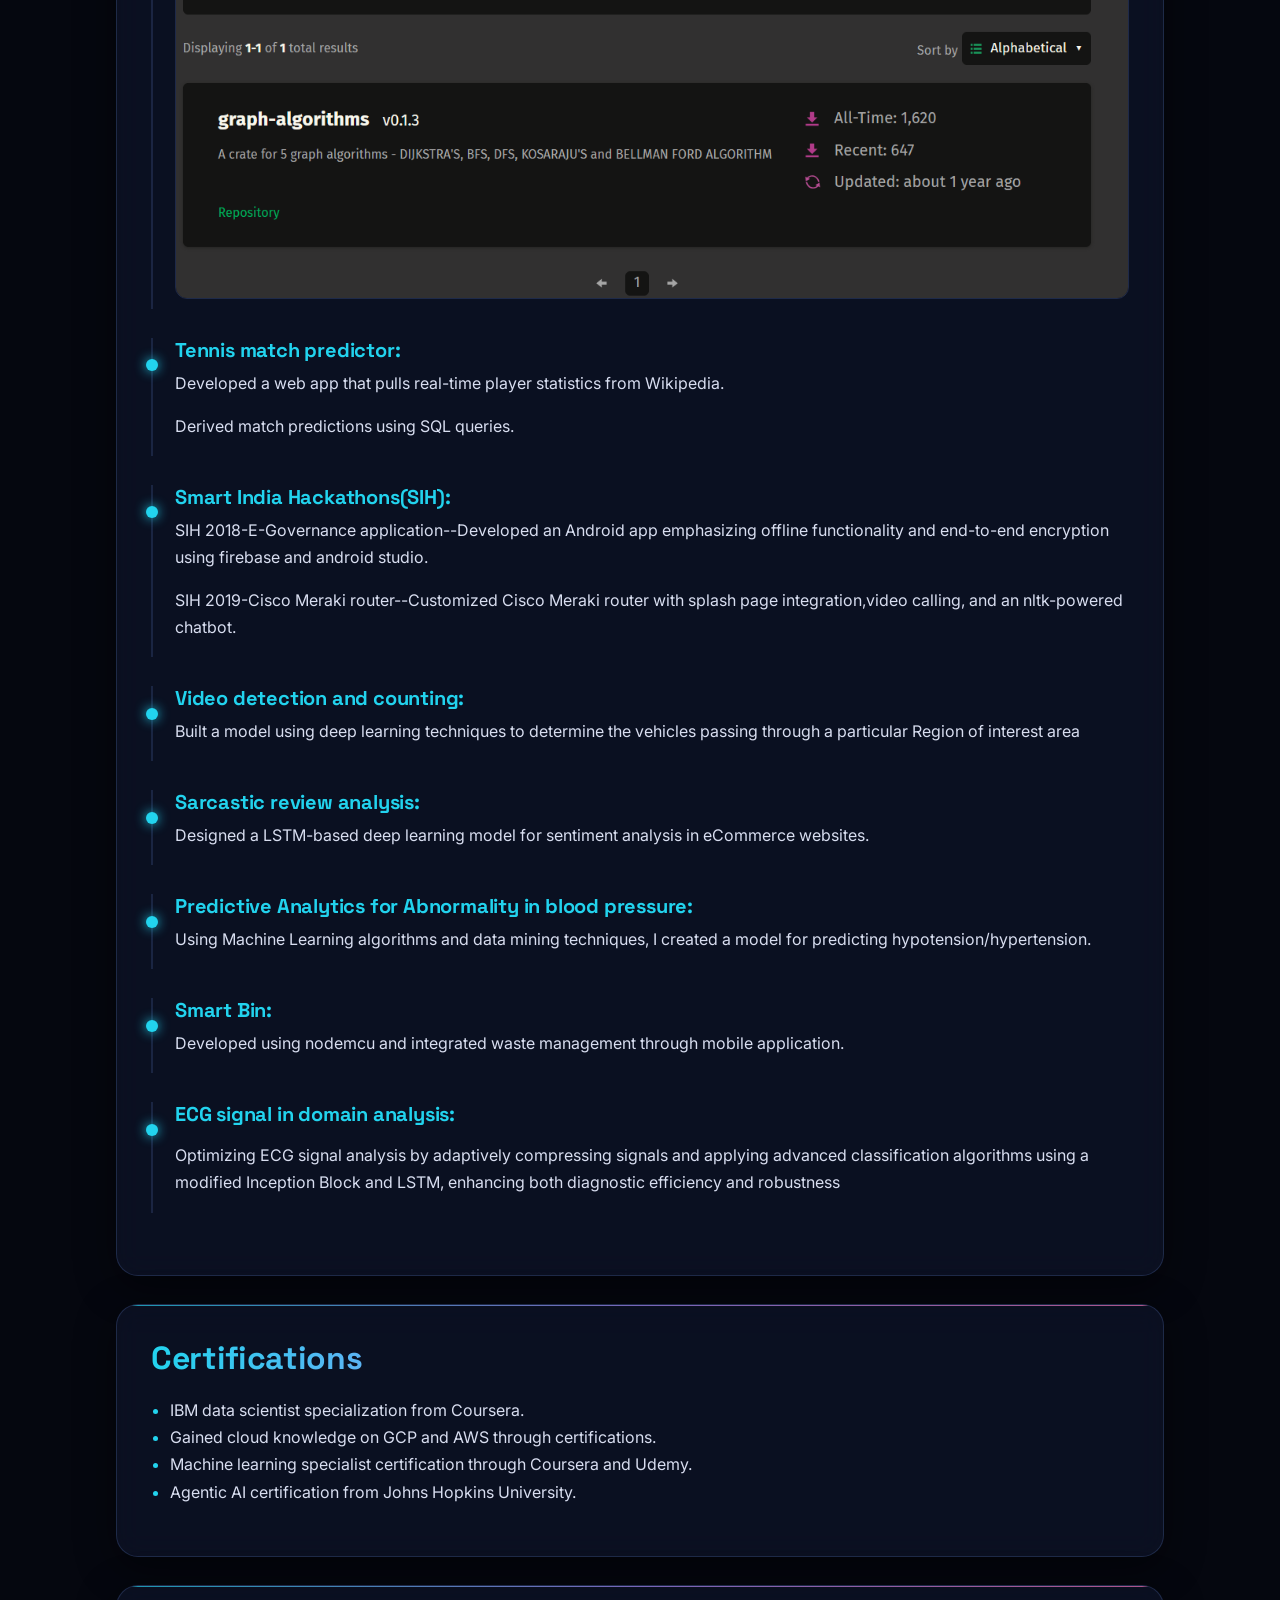
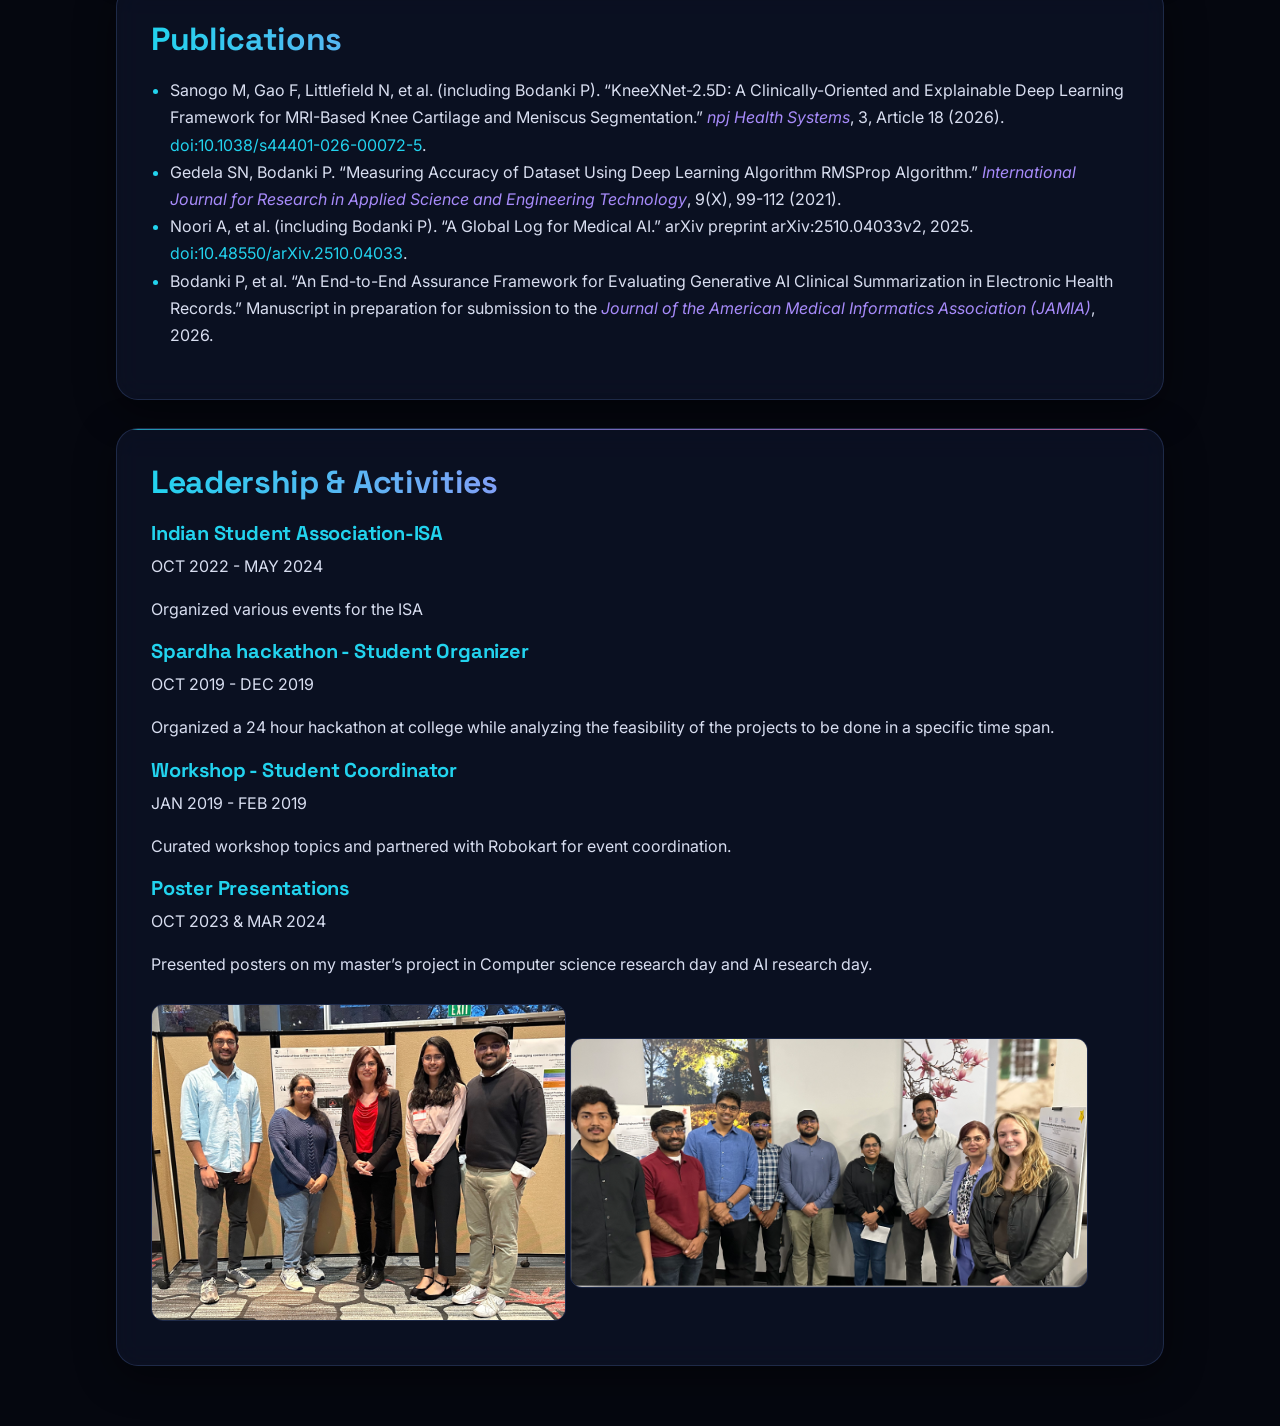
==== commit 3b93e93c: "Futuristic UI redesign: dark glass theme, particle background, typing tagline; fix poster path and e" ====
--- a/index.html
+++ b/index.html
@@ -22,231 +22,12 @@
         integrity="sha384-k6RqeWeci5ZR/Lv4MR0sA0FfDOMt23cez/5paNdF+TmFE5oUJ5Ng5F5tdp1WEIjO" crossorigin="anonymous">
 
 
-    <style>
-        body {
-            font-family: 'Roboto', sans-serif;
-            background-image: url('images.jpeg');
-            background-size: cover;
-            color: #333;
-            font-size: 16px;
-            line-height: 1.6;
-        }
-
-        .container {
-            background-color: #ffffff;
-            padding: 40px;
-            border-radius: 8px;
-            box-shadow: 0px 4px 10px rgba(0, 0, 0, 0.1);
-            margin-top: 40px;
-            background-image: url('images.jpeg');
-            background-size: cover;
-            background-position: center center;
-        }
-
-        .header h1 {
-            text-align: center;
-        }
-
-        .header a {
-            color: #0077cc;
-            text-decoration: none;
-        }
-
-        .section h2 {
-            border-bottom: 2px solid #333;
-            padding-bottom: 0.5em;
-            margin-bottom: 1em;
-        }
-
-        .skills ul,
-        .interests ul {
-            list-style-type: none;
-            padding-left: 0;
-        }
-
-        .skills li,
-        .interests li {
-            display: inline-block;
-            border-radius: 3px;
-        }
-
-        .experience .job,
-        .projects .project {
-            margin-bottom: 1.5em;
-        }
-
-        .experience h3,
-        .projects h3 {
-            margin-top: 0;
-
-        }
-
-        .menu {
-            position: sticky;
-            top: 0;
-            background-color: #ffffff;
-            box-shadow: 0 2px 6px rgba(0, 0, 0, 0.1);
-            z-index: 1000;
-        }
-
-        .menu a {
-            margin: 0 10px;
-            cursor: pointer;
-            text-decoration: underline;
-            color: #0077cc;
-        }
-
-        .menu a:hover {
-            color: #0055a5;
-        }
-
-        @keyframes fadeIn {
-            from {
-                opacity: 0;
-            }
-
-            to {
-                opacity: 1;
-            }
-        }
-
-        .section {
-            animation: fadeIn 1s ease-out;
-        }
-
-        .profile-image {
-            width: 250px;
-            height: 250px;
-            border-radius: 50%;
-            object-fit: cover;
-            margin: 20px auto;
-            display: block;
-        }
-
-        /* Contact form style */
-        .contact-form {
-            margin: 20px 0;
-            display: flex;
-            flex-direction: column;
-            gap: 15px;
-        }
-
-        .contact-form input,
-        .contact-form textarea,
-        .contact-form button {
-            padding: 10px;
-            border: 1px solid #ccc;
-            border-radius: 5px;
-        }
-
-        /* Social media icons */
-        .social-icons {
-            display: flex;
-            gap: 10px;
-            justify-content: center;
-            margin: 20px 0;
-        }
-
-        .social-icons img {
-            width: 32px;
-            height: 32px;
-        }
-
-        h1,
-        h2,
-        h3,
-        h4,
-        h5,
-        h6 {
-            margin-top: 1em;
-            margin-bottom: 1em;
-            font-weight: 700;
-        }
-
-        h3 {
-            color: #0055a5;
-
-        }
-
-        .navbar {
-            background-color: #0055a5;
-            border-radius: 8px;
-            box-shadow: 0px 4px 10px rgba(192, 119, 54, 0.58);
-        }
-
-        .nav-link {
-            border: 1px solid #fff;
-            border-radius: 8px;
-            margin: 5px;
-            padding: 10px 20px;
-            transition: background-color 0.3s, color 0.3s;
-        }
-
-        .nav-link:hover {
-            background-color: #fff;
-            color: #0055a5;
-        }
-
-        .card {
-            border-radius: 40px;
-            box-shadow: 0px 4px 10px rgba(0, 0, 0, 0.1);
-            background: linear-gradient(135deg, #f5f7fa 0%, #e4e9f2 100%);
-            margin: 30px 0;
-            padding: 30px 20px;
-            transition: transform 0.3s, box-shadow 0.3s;
-            border: 1px solid rgba(0, 0, 0, 0.1);
-            position: relative;
-            overflow: hidden;
-        }
-
-        .card:hover {
-            transform: translateY(-7px);
-            box-shadow: 0px 8px 15px rgba(0, 0, 0, 0.2);
-        }
-
-        .card::before {
-            content: "";
-            position: absolute;
-            top: 0;
-            left: -50%;
-            width: 100%;
-            height: 100%;
-            background-color: rgba(255, 255, 255, 0.05);
-            transform: skewX(-15deg);
-            transition: transform 0.7s;
-        }
-
-        .card:hover::before {
-            transform: skewX(-15deg) translateX(130%);
-        }
-
-        .card-icon {
-            width: 50px;
-            height: 50px;
-            background-color: #0055a5;
-            border-radius: 50%;
-            display: flex;
-            justify-content: center;
-            align-items: center;
-            margin-bottom: 20px;
-            color: #fff;
-            font-size: 24px;
-        }
-
-        body {
-            font-family: 'Roboto', sans-serif;
-            background-color: #f0f0f0;
-            color: #333;
-            font-size: 16px;
-            line-height: 1.6;
-        }
-    </style>
+    <link rel="stylesheet" href="theme.css">
 </head>
 
 <body>
     <div class="container mt-3 mb-3 p-3">
         <nav class="navbar navbar-expand-lg navbar-light bg-light sticky-top">
-            <class="navbar-brand">
                 <button class="navbar-toggler" type="button" data-toggle="collapse" data-target="#navbarNav"
                     aria-controls="navbarNav" aria-expanded="false" aria-label="Toggle navigation">
                     <span class="navbar-toggler-icon"></span>
@@ -277,20 +58,21 @@
                                     Activities</b></a>
                         </li>
                         <li class="nav-item">
-                            <a class="nav-link" href="blog/"><b>AI Daily Blog</b></a>
+                            <a class="nav-link nav-highlight" href="blog/"><b>AI Daily Blog</b></a>
                         </li>
                     </ul>
                 </div>
         </nav>
 
-        <img src="pavan.jpg" class="profile-image">
+        <img src="pavan.jpg" class="profile-image" alt="Pavan Bodanki">
 
         <div class="header text-center py-3">
             <h1 class="display-4">Pavan Bodanki</h1>
+            <p class="hero-tagline" data-phrases='["Data Scientist @ Mount Sinai", "Making healthcare AI trustworthy", "Evaluating generative & agentic AI", "Reading AI every day → AI Daily"]'>Data Scientist @ Mount Sinai</p>
             <p class="lead"><a href="https://linkedin.com/in/pavan-bodanki" target="_blank">LinkedIn</a> |
                 <a href="https://github.com/pavanbodanki" target="_blank">GitHub</a>
             </p>
-            <p>Email: <a href="mailto:pavanbodankicv@gmail.com">pavanbodankicv@gmail@gmail.com</a> | Phone: +1 (762)
+            <p>Email: <a href="mailto:pavanbodankicv@gmail.com">pavanbodankicv@gmail.com</a> | Phone: +1 (762)
                 728-0758</p>
             <a href="PavanBodanki_RESUME_master.pdf" download>Resume <i class="fas fa-download"></i></a>
         </div>
@@ -652,7 +434,7 @@
                     <p>Presented posters on my master’s project in Computer science research day and AI research day.
                     </p>
                     <img src="fall2023.png">
-                    <img src="Spring2024.png">
+                    <img src="spring2024.png">
                 </div>
             </div>
         </div>
@@ -685,6 +467,7 @@
                 .catch(() => { box.innerHTML = '<p>Could not load posts.</p>'; });
         })();
     </script>
+    <script src="theme.js"></script>
 </body>
 
 </html>
--- a/theme.css
+++ b/theme.css
@@ -0,0 +1,330 @@
+/* ==========================================================
+   Futuristic theme shared by the portfolio and the AI Daily blog
+   ========================================================== */
+@import url('https://fonts.googleapis.com/css2?family=Space+Grotesk:wght@400;500;700&family=Inter:wght@400;500;600&family=JetBrains+Mono:wght@400;600&display=swap');
+
+:root {
+    --bg: #05070f;
+    --bg-2: #0b1022;
+    --glass: rgba(18, 24, 48, 0.55);
+    --glass-border: rgba(120, 160, 255, 0.18);
+    --text: #d8def0;
+    --muted: #8a94b8;
+    --cyan: #22d3ee;
+    --violet: #a78bfa;
+    --pink: #f472b6;
+    --grad: linear-gradient(90deg, var(--cyan), var(--violet), var(--pink));
+    --glow: 0 0 24px rgba(34, 211, 238, 0.25), 0 0 60px rgba(167, 139, 250, 0.12);
+}
+
+html { scroll-behavior: smooth; }
+
+body {
+    font-family: 'Inter', system-ui, sans-serif !important;
+    background: radial-gradient(1200px 800px at 10% -10%, rgba(34, 211, 238, 0.12), transparent 60%),
+                radial-gradient(1000px 700px at 110% 10%, rgba(167, 139, 250, 0.14), transparent 60%),
+                radial-gradient(900px 700px at 50% 120%, rgba(244, 114, 182, 0.10), transparent 60%),
+                var(--bg) !important;
+    background-attachment: fixed !important;
+    color: var(--text) !important;
+    font-size: 16px;
+    line-height: 1.7;
+    min-height: 100vh;
+}
+
+/* Subtle moving grid */
+body::before {
+    content: "";
+    position: fixed;
+    inset: 0;
+    background-image:
+        linear-gradient(rgba(120, 160, 255, 0.05) 1px, transparent 1px),
+        linear-gradient(90deg, rgba(120, 160, 255, 0.05) 1px, transparent 1px);
+    background-size: 48px 48px;
+    mask-image: radial-gradient(ellipse at center, #000 30%, transparent 80%);
+    -webkit-mask-image: radial-gradient(ellipse at center, #000 30%, transparent 80%);
+    animation: gridMove 30s linear infinite;
+    pointer-events: none;
+    z-index: -2;
+}
+
+@keyframes gridMove { to { background-position: 48px 48px, 48px 48px; } }
+
+#bg-canvas {
+    position: fixed;
+    inset: 0;
+    width: 100%;
+    height: 100%;
+    z-index: -1;
+    pointer-events: none;
+}
+
+::selection { background: rgba(167, 139, 250, 0.4); color: #fff; }
+
+::-webkit-scrollbar { width: 10px; }
+::-webkit-scrollbar-track { background: var(--bg); }
+::-webkit-scrollbar-thumb { background: linear-gradient(var(--cyan), var(--violet)); border-radius: 10px; }
+
+/* Layout */
+.container {
+    background: transparent !important;
+    box-shadow: none !important;
+    max-width: 1080px;
+}
+
+h1, h2, h3, h4, h5, h6 {
+    font-family: 'Space Grotesk', sans-serif;
+    font-weight: 700;
+    color: #fff;
+    letter-spacing: -0.01em;
+}
+
+h2 {
+    display: inline-block;
+    background: var(--grad);
+    -webkit-background-clip: text;
+    background-clip: text;
+    color: transparent !important;
+    border: none !important;
+    margin-bottom: 0.6em;
+}
+
+h3 { color: var(--cyan) !important; font-size: 1.25rem; }
+
+a { color: var(--cyan); transition: color .2s, text-shadow .2s; }
+a:hover { color: #fff; text-decoration: none; text-shadow: 0 0 12px var(--cyan); }
+
+strong, b { color: #fff; }
+em { color: var(--violet); }
+small, .text-muted { color: var(--muted) !important; }
+hr { border-color: var(--glass-border); }
+
+/* Navbar: floating glass pill */
+.navbar {
+    background: rgba(10, 14, 30, 0.6) !important;
+    backdrop-filter: blur(16px) saturate(140%);
+    -webkit-backdrop-filter: blur(16px) saturate(140%);
+    border: 1px solid var(--glass-border);
+    border-radius: 999px !important;
+    box-shadow: var(--glow) !important;
+    padding: 6px 14px;
+    top: 14px !important;
+}
+
+.navbar-nav { margin: 0 auto !important; flex-wrap: wrap; justify-content: center; }
+.navbar-toggler { border-color: var(--glass-border) !important; }
+.navbar-toggler-icon { filter: invert(1); }
+
+.nav-link {
+    border: 1px solid transparent !important;
+    border-radius: 999px !important;
+    margin: 4px 2px !important;
+    padding: 6px 12px !important;
+    color: var(--text) !important;
+    font-family: 'Space Grotesk', sans-serif;
+    font-size: 0.88rem;
+    white-space: nowrap;
+    cursor: pointer;
+    transition: all .25s;
+}
+
+.nav-link b { font-weight: 500; }
+
+.nav-link:hover {
+    background: rgba(34, 211, 238, 0.08) !important;
+    border-color: rgba(34, 211, 238, 0.5) !important;
+    color: #fff !important;
+    box-shadow: 0 0 16px rgba(34, 211, 238, 0.3);
+}
+
+.nav-link.nav-highlight {
+    background: var(--grad);
+    color: #05070f !important;
+}
+.nav-link.nav-highlight b { font-weight: 700; }
+
+/* Hero */
+.profile-image {
+    width: 210px !important;
+    height: 210px !important;
+    border-radius: 50%;
+    object-fit: cover;
+    margin: 60px auto 10px !important;
+    display: block;
+    padding: 4px;
+    background: conic-gradient(from 0deg, var(--cyan), var(--violet), var(--pink), var(--cyan));
+    animation: spinGlow 8s linear infinite;
+    box-shadow: 0 0 40px rgba(34, 211, 238, 0.35), 0 0 90px rgba(167, 139, 250, 0.25);
+}
+
+@keyframes spinGlow {
+    0%, 100% { box-shadow: 0 0 40px rgba(34, 211, 238, 0.35), 0 0 90px rgba(167, 139, 250, 0.25); }
+    50% { box-shadow: 0 0 50px rgba(244, 114, 182, 0.35), 0 0 100px rgba(34, 211, 238, 0.25); }
+}
+
+.header h1 {
+    font-size: clamp(2.6rem, 6vw, 4.2rem) !important;
+    background: var(--grad);
+    background-size: 200% auto;
+    -webkit-background-clip: text;
+    background-clip: text;
+    color: transparent !important;
+    animation: shimmer 6s linear infinite;
+    margin-bottom: 0.2em;
+}
+
+@keyframes shimmer { to { background-position: 200% center; } }
+
+.hero-tagline {
+    font-family: 'JetBrains Mono', monospace;
+    color: var(--cyan);
+    font-size: 1rem;
+    min-height: 1.6em;
+    margin-bottom: 1rem;
+}
+
+.hero-tagline .cursor {
+    display: inline-block;
+    width: 9px;
+    margin-left: 2px;
+    background: var(--cyan);
+    animation: blink 1s steps(1) infinite;
+}
+
+@keyframes blink { 50% { opacity: 0; } }
+
+.header .lead a, .header > a {
+    display: inline-block;
+    padding: 6px 16px;
+    margin: 4px;
+    border: 1px solid var(--glass-border);
+    border-radius: 999px;
+    background: rgba(18, 24, 48, 0.5);
+    font-family: 'Space Grotesk', sans-serif;
+    font-size: 0.95rem;
+}
+
+.header .lead a:hover, .header > a:hover {
+    border-color: var(--cyan);
+    box-shadow: 0 0 18px rgba(34, 211, 238, 0.35);
+}
+
+.header > a {
+    background: var(--grad);
+    color: #05070f !important;
+    font-weight: 700;
+    border: none;
+}
+
+.header p { color: var(--muted); }
+
+/* Glass cards */
+.card {
+    background: var(--glass) !important;
+    backdrop-filter: blur(14px) saturate(130%);
+    -webkit-backdrop-filter: blur(14px) saturate(130%);
+    border: 1px solid var(--glass-border) !important;
+    border-radius: 22px !important;
+    box-shadow: 0 10px 40px rgba(0, 0, 0, 0.45) !important;
+    padding: 34px 34px !important;
+    margin: 28px 0 !important;
+    color: var(--text);
+    position: relative;
+    overflow: hidden;
+    transition: transform .35s ease, box-shadow .35s ease, border-color .35s ease;
+}
+
+.card::before {
+    content: "";
+    position: absolute;
+    top: 0; left: 0; right: 0;
+    height: 1px;
+    background: var(--grad);
+    opacity: .7;
+    transform: none !important;
+    width: 100% !important;
+}
+
+.card::after {
+    content: "";
+    position: absolute;
+    inset: 0;
+    background: radial-gradient(600px circle at var(--mx, 50%) var(--my, 0%), rgba(34, 211, 238, 0.08), transparent 40%);
+    pointer-events: none;
+    opacity: 0;
+    transition: opacity .3s;
+}
+
+.card:hover {
+    transform: translateY(-4px) !important;
+    border-color: rgba(34, 211, 238, 0.4) !important;
+    box-shadow: 0 16px 50px rgba(0, 0, 0, 0.55), var(--glow) !important;
+}
+
+.card:hover::after { opacity: 1; }
+
+.card img:not(.profile-image) {
+    max-width: 100%;
+    border-radius: 12px;
+    border: 1px solid var(--glass-border);
+    margin: 10px 0;
+}
+
+.card ul { padding-left: 1.2em; }
+.card li::marker { color: var(--cyan); }
+
+.skills, .interests { list-style: none; padding-left: 0 !important; }
+.skills li {
+    display: block !important;
+    padding: 8px 0;
+    border-bottom: 1px dashed rgba(120, 160, 255, 0.12);
+}
+.interests li {
+    display: inline-block !important;
+    padding: 4px 14px;
+    margin: 4px;
+    border: 1px solid rgba(167, 139, 250, 0.4);
+    border-radius: 999px;
+    background: rgba(167, 139, 250, 0.08);
+    font-size: 0.9rem;
+}
+
+.job, .project {
+    position: relative;
+    padding-left: 22px;
+    border-left: 2px solid rgba(120, 160, 255, 0.15);
+    margin-bottom: 1.8em !important;
+}
+
+.job::before, .project::before {
+    content: "";
+    position: absolute;
+    left: -7px;
+    top: 1.35em;
+    width: 12px;
+    height: 12px;
+    border-radius: 50%;
+    background: var(--cyan);
+    box-shadow: 0 0 12px var(--cyan);
+}
+
+.job > p:first-of-type {
+    font-family: 'JetBrains Mono', monospace;
+    font-size: 0.85rem;
+    color: var(--violet);
+}
+
+/* Scroll reveal */
+.reveal { opacity: 0; transform: translateY(30px); transition: opacity .8s ease, transform .8s ease; }
+.reveal.visible { opacity: 1; transform: none; }
+
+.section { animation: none !important; }
+
+@media (prefers-reduced-motion: reduce) {
+    *, *::before, *::after { animation: none !important; transition: none !important; }
+    .reveal { opacity: 1; transform: none; }
+}
+
+@media (max-width: 991px) {
+    .navbar { border-radius: 20px !important; }
+}
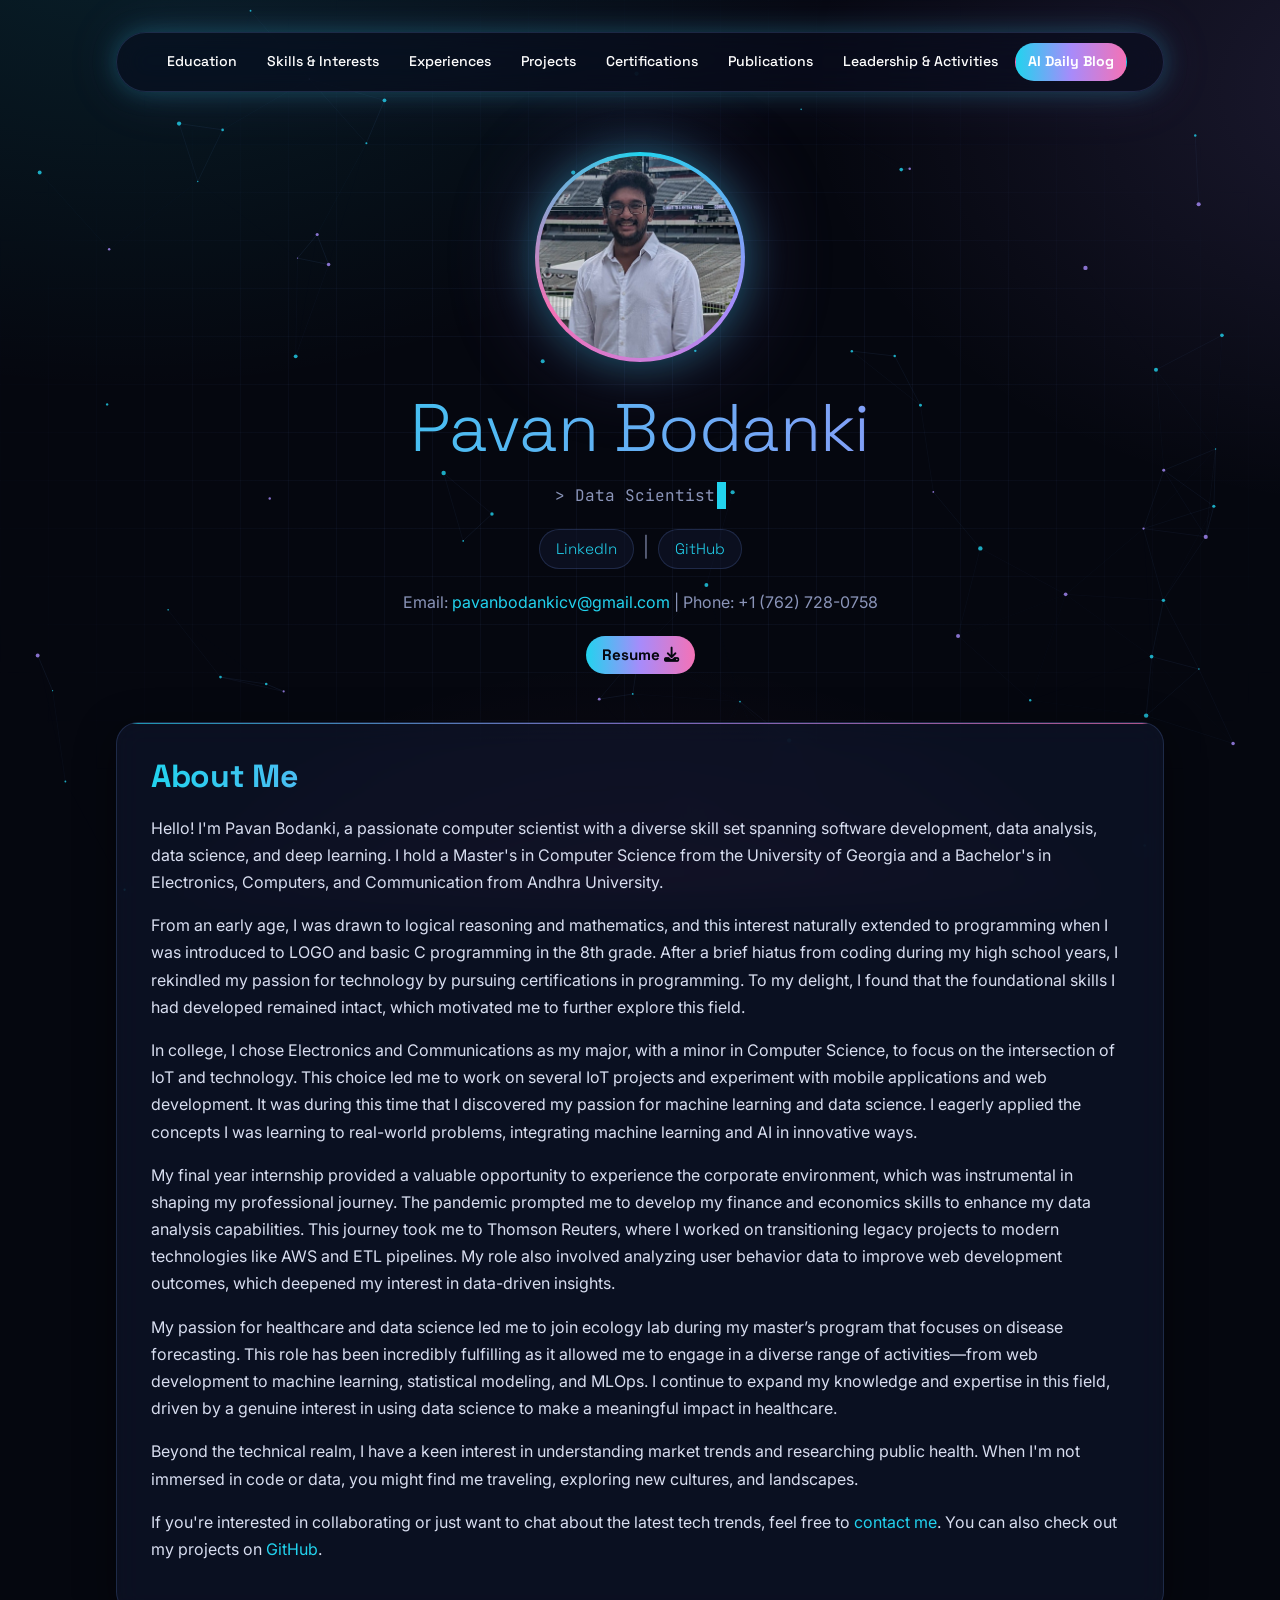
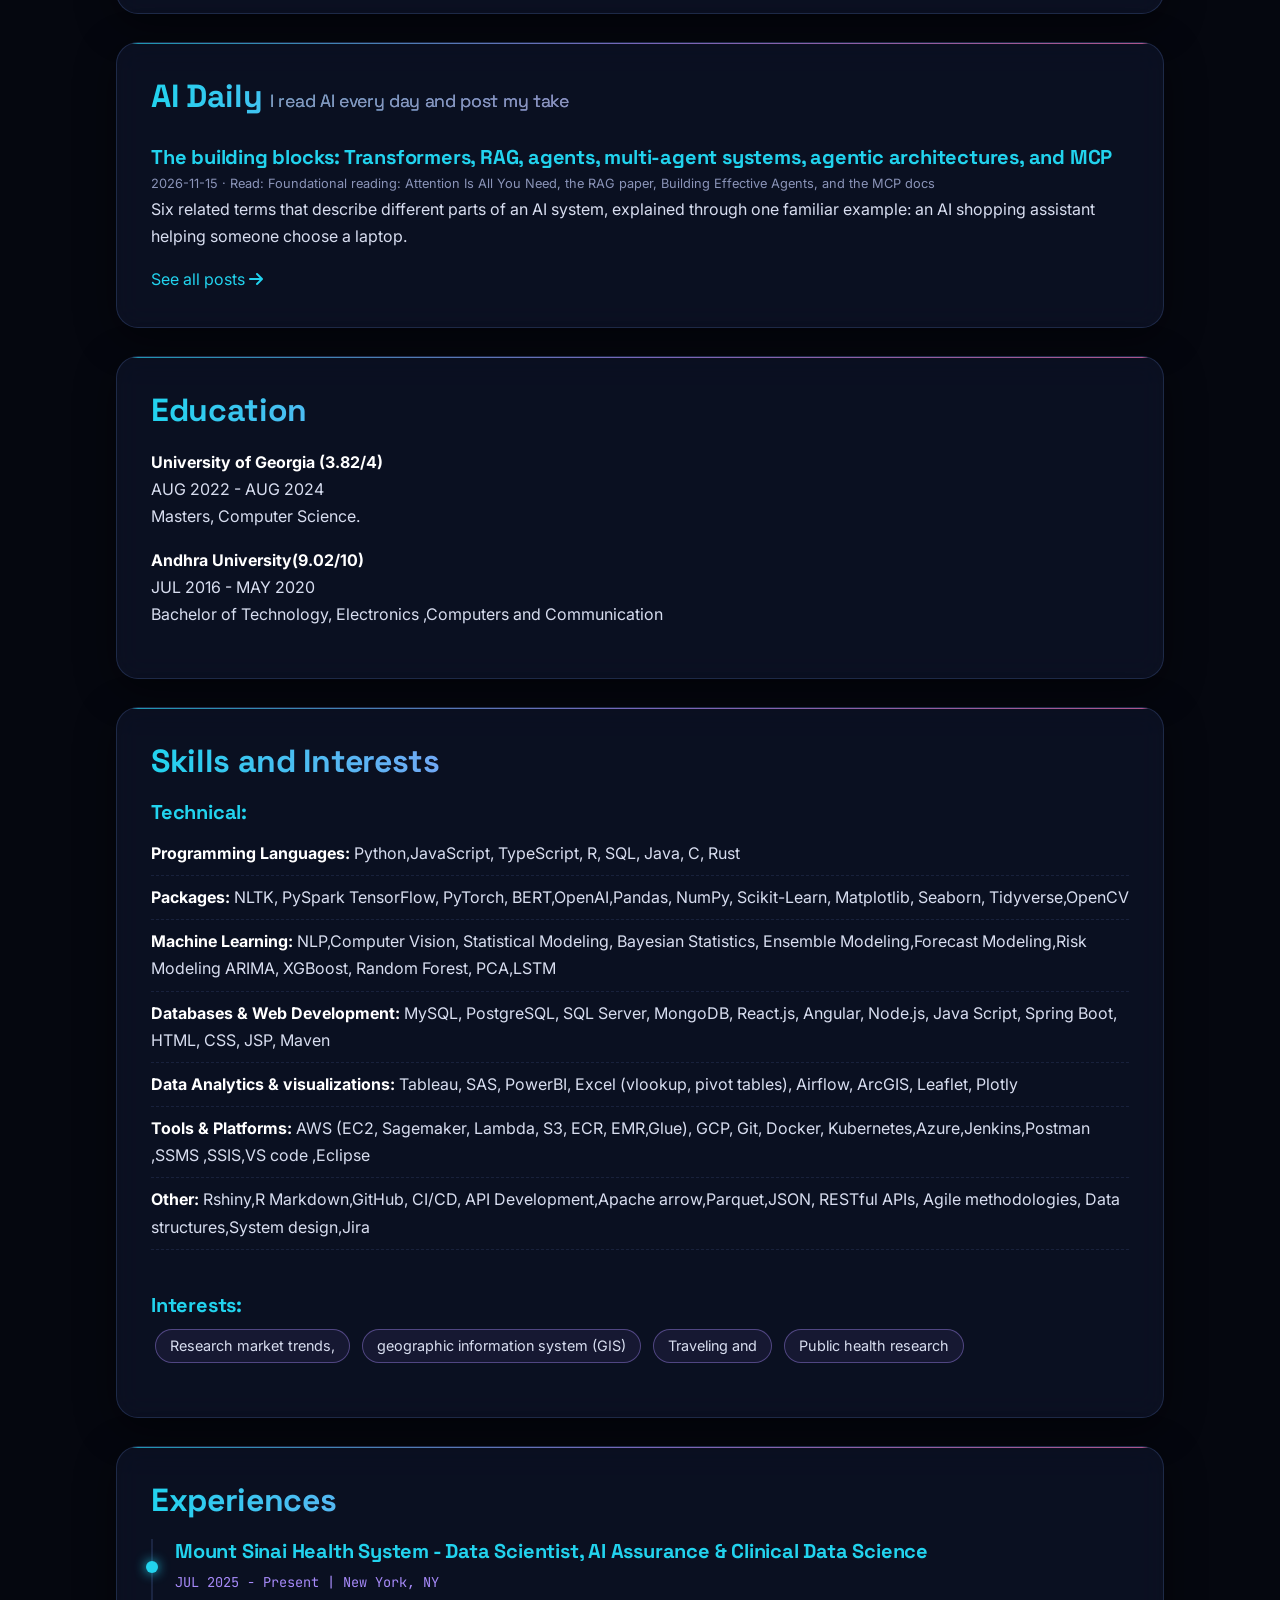
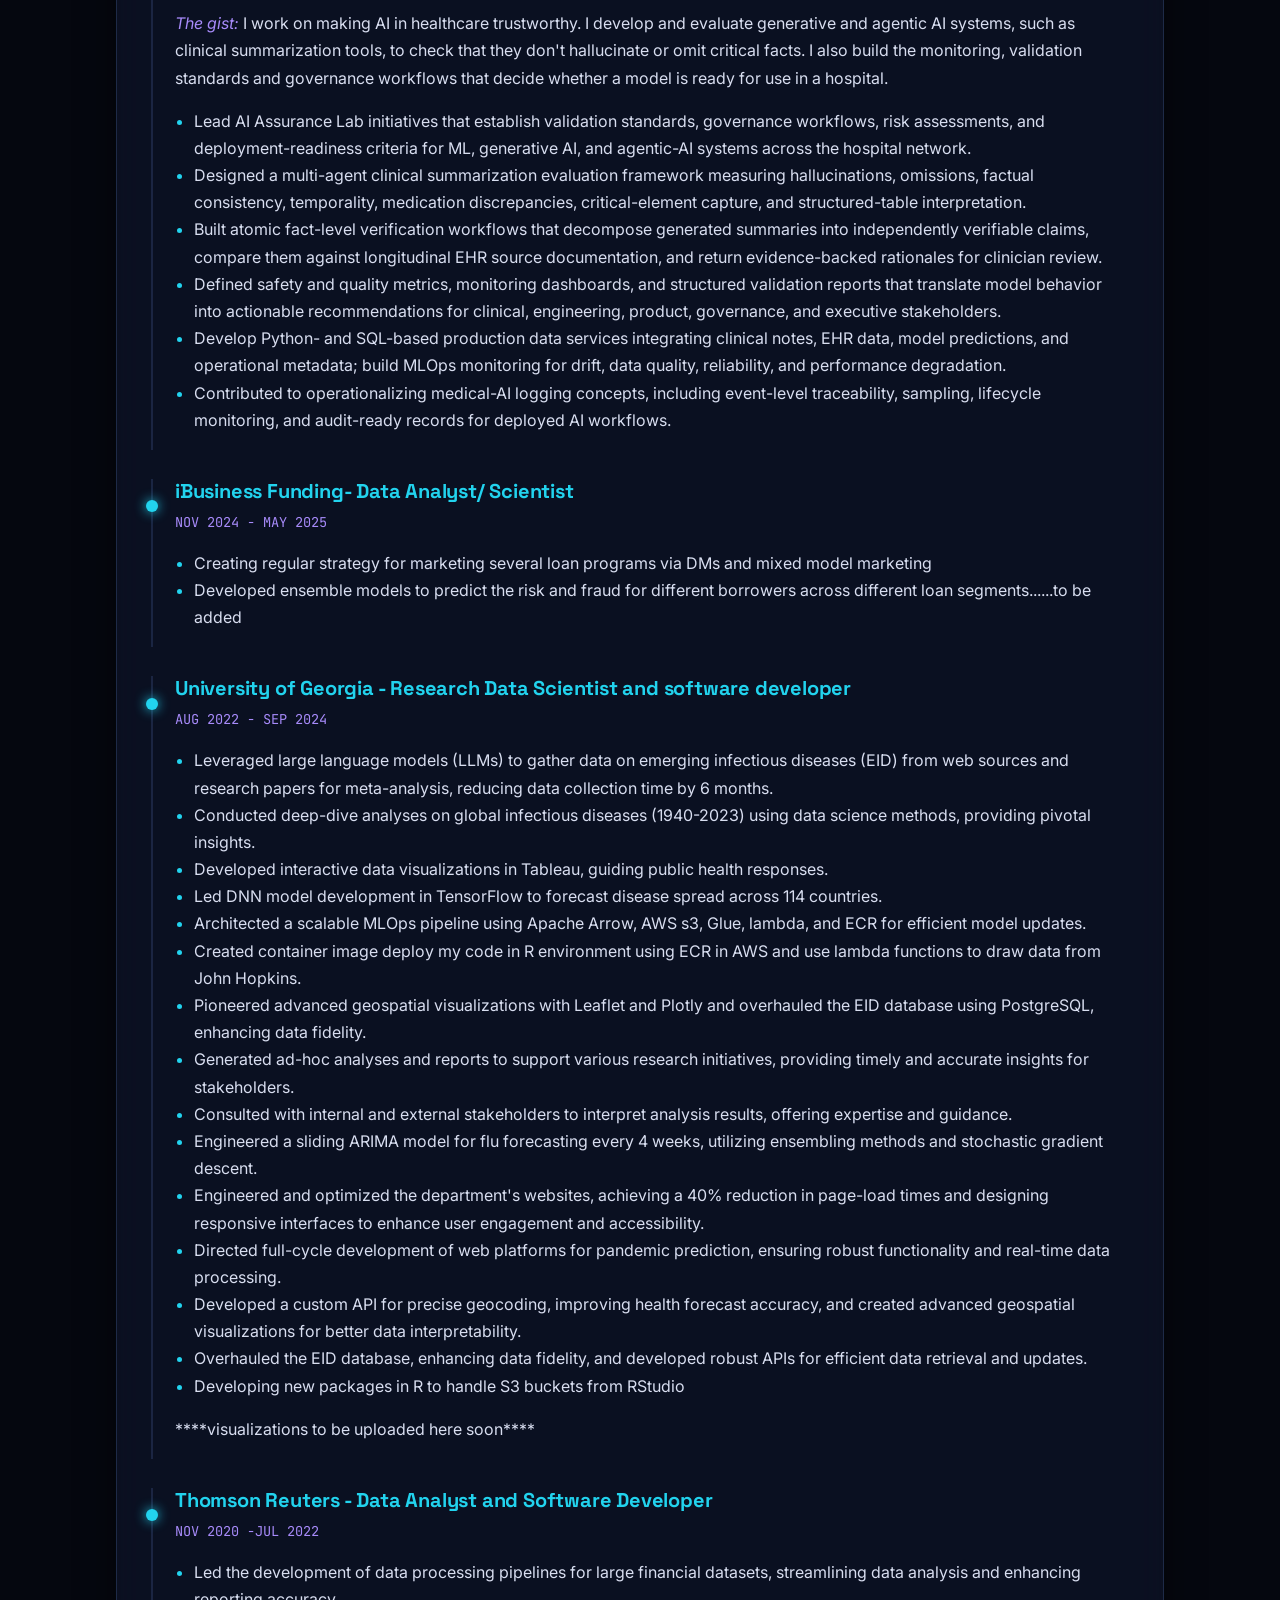
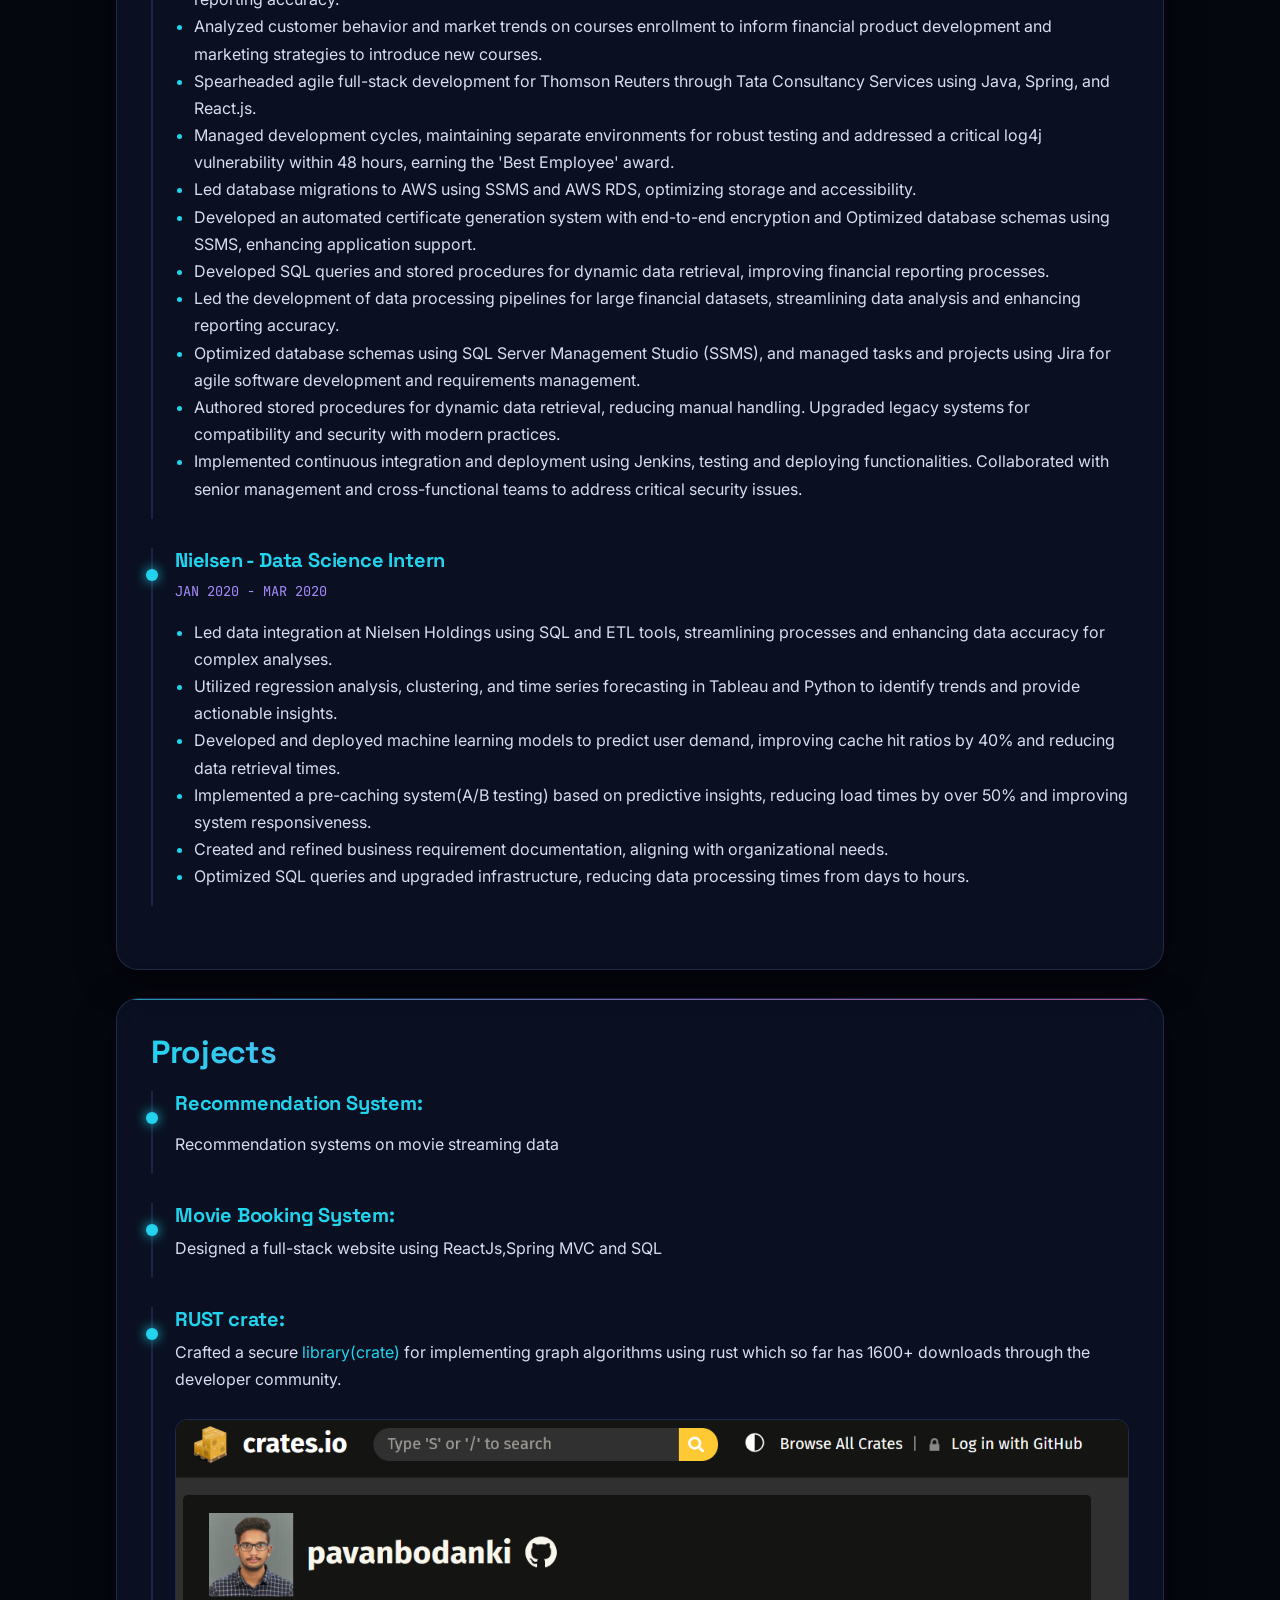
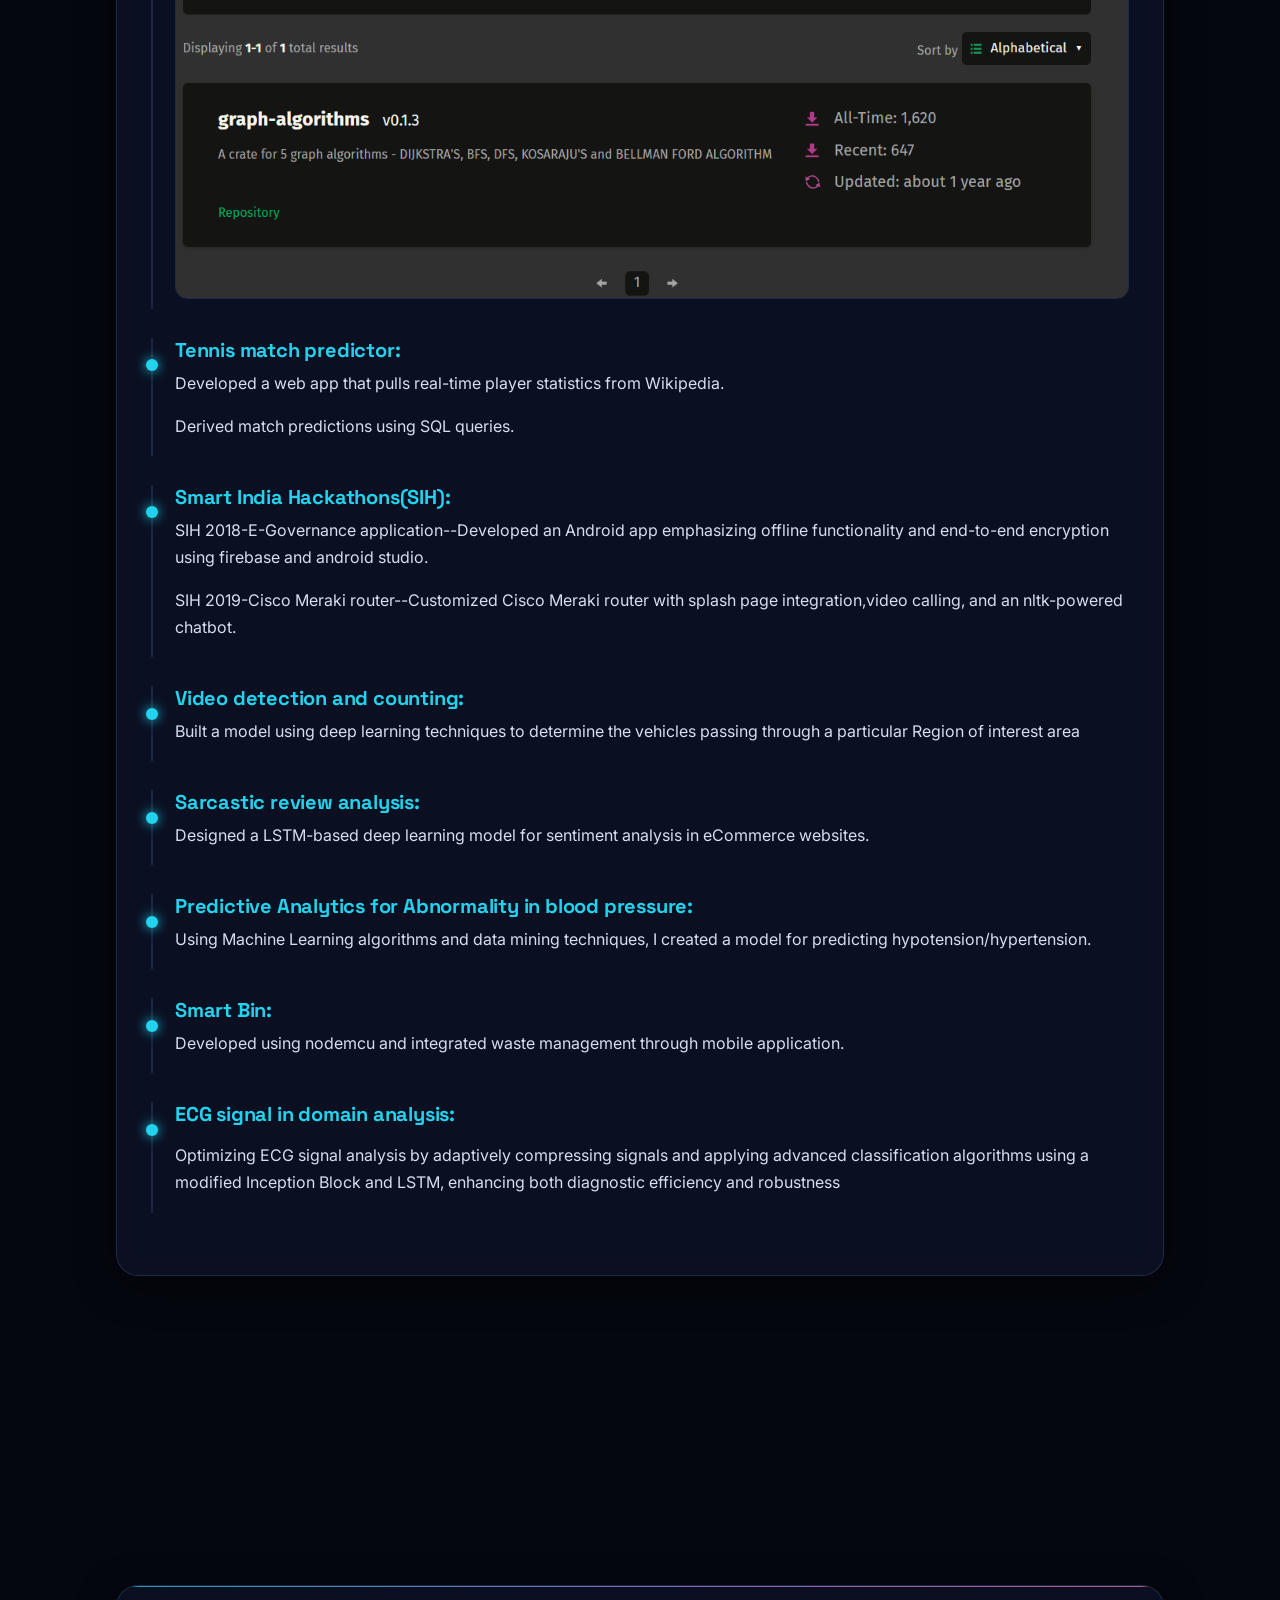
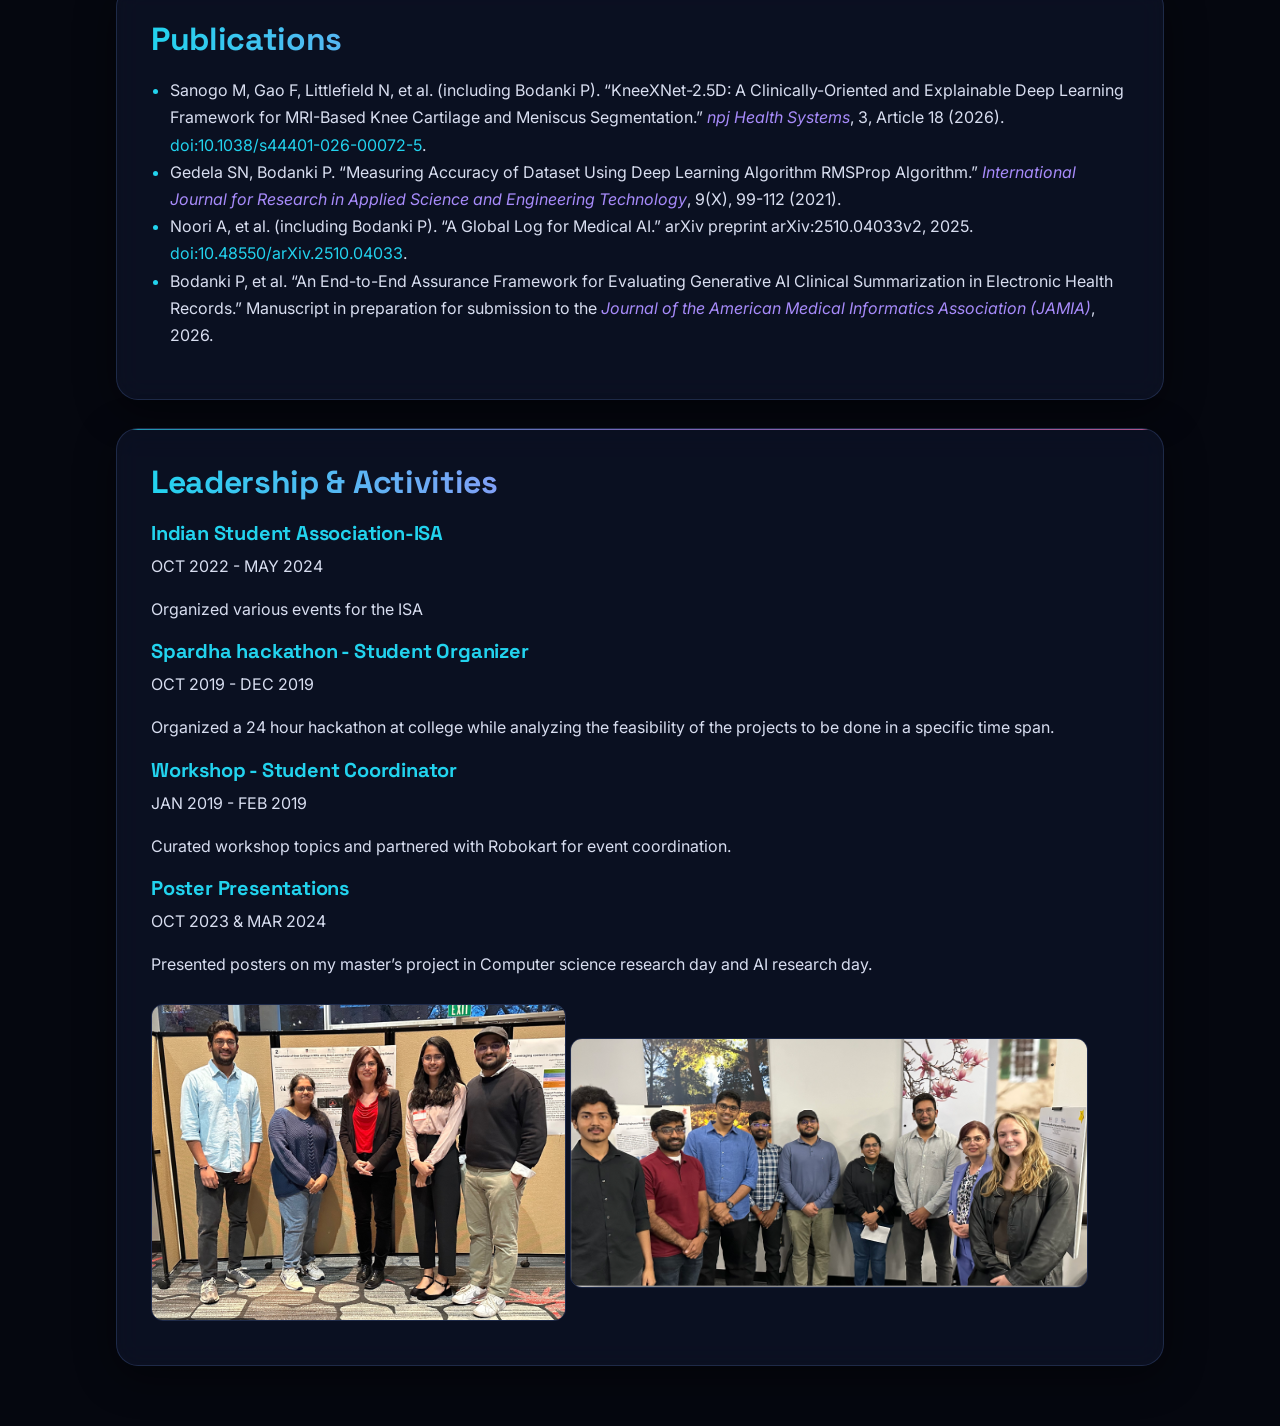
==== commit 1ef3c497: "Update hero tagline phrases and reformat nav markup" ====
--- a/index.html
+++ b/index.html
@@ -28,47 +28,49 @@
 <body>
     <div class="container mt-3 mb-3 p-3">
         <nav class="navbar navbar-expand-lg navbar-light bg-light sticky-top">
-                <button class="navbar-toggler" type="button" data-toggle="collapse" data-target="#navbarNav"
-                    aria-controls="navbarNav" aria-expanded="false" aria-label="Toggle navigation">
-                    <span class="navbar-toggler-icon"></span>
-                </button>
-                <div class="collapse navbar-collapse" id="navbarNav">
-                    <ul class="navbar-nav ml-auto">
-                        <li class="nav-item">
-                            <a class="nav-link" onclick="scrollToSection('education')"><b>Education</b></a>
-                        </li>
-                        <li class="nav-item">
-                            <a class="nav-link" onclick="scrollToSection('skills-and-interests')"><b>Skills &
-                                    Interests</b></a>
-                        </li>
-                        <li class="nav-item">
-                            <a class="nav-link" onclick="scrollToSection('experiences')"><b>Experiences</b></a>
-                        </li>
-                        <li class="nav-item">
-                            <a class="nav-link" onclick="scrollToSection('projects')"><b>Projects</b></a>
-                        </li>
-                        <li class="nav-item">
-                            <a class="nav-link" onclick="scrollToSection('certifications')"><b>Certifications</b></a>
-                        </li>
-                        <li class="nav-item">
-                            <a class="nav-link" onclick="scrollToSection('publications')"><b>Publications</b></a>
-                        </li>
-                        <li class="nav-item">
-                            <a class="nav-link" onclick="scrollToSection('leadership')"><b>Leadership &
-                                    Activities</b></a>
-                        </li>
-                        <li class="nav-item">
-                            <a class="nav-link nav-highlight" href="blog/"><b>AI Daily Blog</b></a>
-                        </li>
-                    </ul>
-                </div>
+            <button class="navbar-toggler" type="button" data-toggle="collapse" data-target="#navbarNav"
+                aria-controls="navbarNav" aria-expanded="false" aria-label="Toggle navigation">
+                <span class="navbar-toggler-icon"></span>
+            </button>
+            <div class="collapse navbar-collapse" id="navbarNav">
+                <ul class="navbar-nav ml-auto">
+                    <li class="nav-item">
+                        <a class="nav-link" onclick="scrollToSection('education')"><b>Education</b></a>
+                    </li>
+                    <li class="nav-item">
+                        <a class="nav-link" onclick="scrollToSection('skills-and-interests')"><b>Skills &
+                                Interests</b></a>
+                    </li>
+                    <li class="nav-item">
+                        <a class="nav-link" onclick="scrollToSection('experiences')"><b>Experiences</b></a>
+                    </li>
+                    <li class="nav-item">
+                        <a class="nav-link" onclick="scrollToSection('projects')"><b>Projects</b></a>
+                    </li>
+                    <li class="nav-item">
+                        <a class="nav-link" onclick="scrollToSection('certifications')"><b>Certifications</b></a>
+                    </li>
+                    <li class="nav-item">
+                        <a class="nav-link" onclick="scrollToSection('publications')"><b>Publications</b></a>
+                    </li>
+                    <li class="nav-item">
+                        <a class="nav-link" onclick="scrollToSection('leadership')"><b>Leadership &
+                                Activities</b></a>
+                    </li>
+                    <li class="nav-item">
+                        <a class="nav-link nav-highlight" href="blog/"><b>AI Daily Blog</b></a>
+                    </li>
+                </ul>
+            </div>
         </nav>
 
         <img src="pavan.jpg" class="profile-image" alt="Pavan Bodanki">
 
         <div class="header text-center py-3">
             <h1 class="display-4">Pavan Bodanki</h1>
-            <p class="hero-tagline" data-phrases='["Data Scientist @ Mount Sinai", "Making healthcare AI trustworthy", "Evaluating generative & agentic AI", "Reading AI every day → AI Daily"]'>Data Scientist @ Mount Sinai</p>
+            <p class="hero-tagline"
+                data-phrases='["Data Scientist @ Mount Sinai", "Making healthcare AI ", "Generative & agentic AI", "AI every day → AI Daily"]'>
+                Data Scientist @ Mount Sinai</p>
             <p class="lead"><a href="https://linkedin.com/in/pavan-bodanki" target="_blank">LinkedIn</a> |
                 <a href="https://github.com/pavanbodanki" target="_blank">GitHub</a>
             </p>
@@ -130,8 +132,11 @@
 
         <div class="section blog">
             <div class="card">
-                <h2>AI Daily <small class="text-muted" style="font-size:0.55em">I read AI every day and post my take</small></h2>
-                <div id="latest-posts"><p>Loading latest posts…</p></div>
+                <h2>AI Daily <small class="text-muted" style="font-size:0.55em">I read AI every day and post my
+                        take</small></h2>
+                <div id="latest-posts">
+                    <p>Loading latest posts…</p>
+                </div>
                 <a href="blog/">See all posts <i class="fas fa-arrow-right"></i></a>
             </div>
         </div>
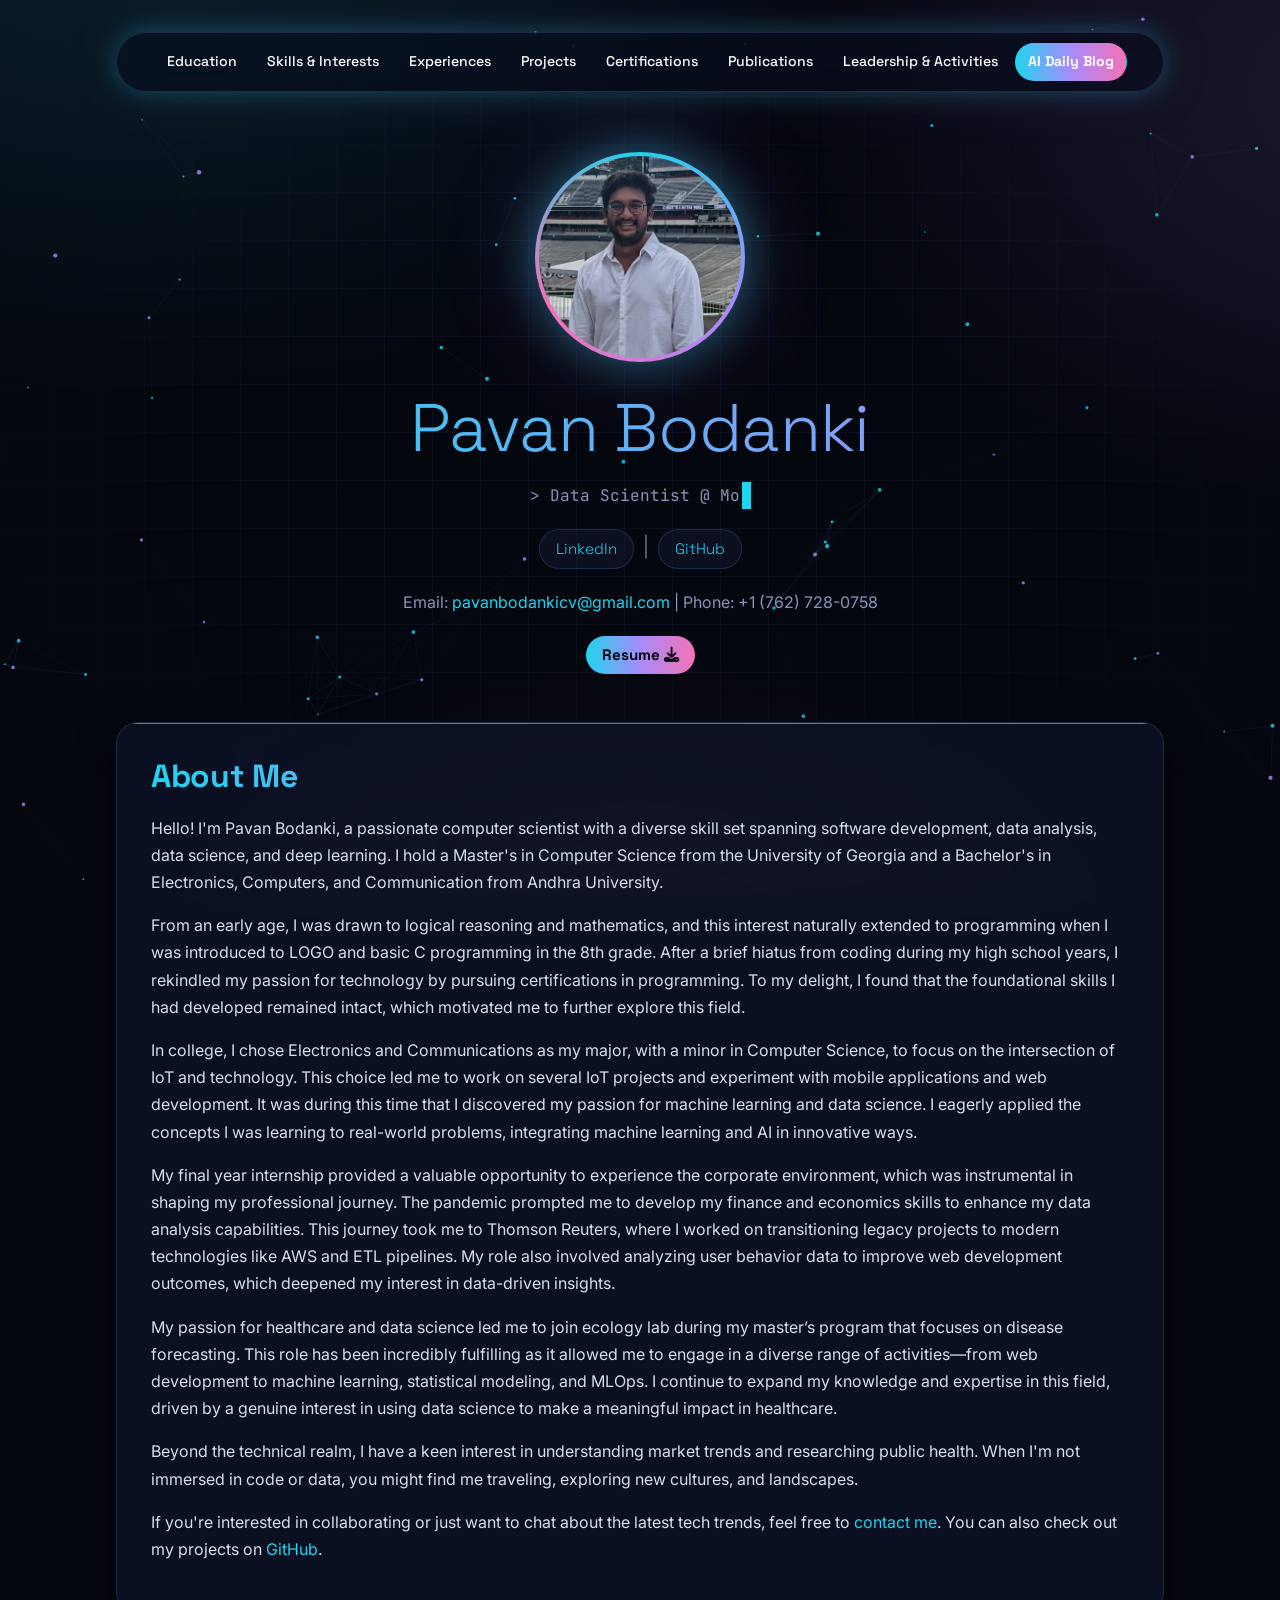
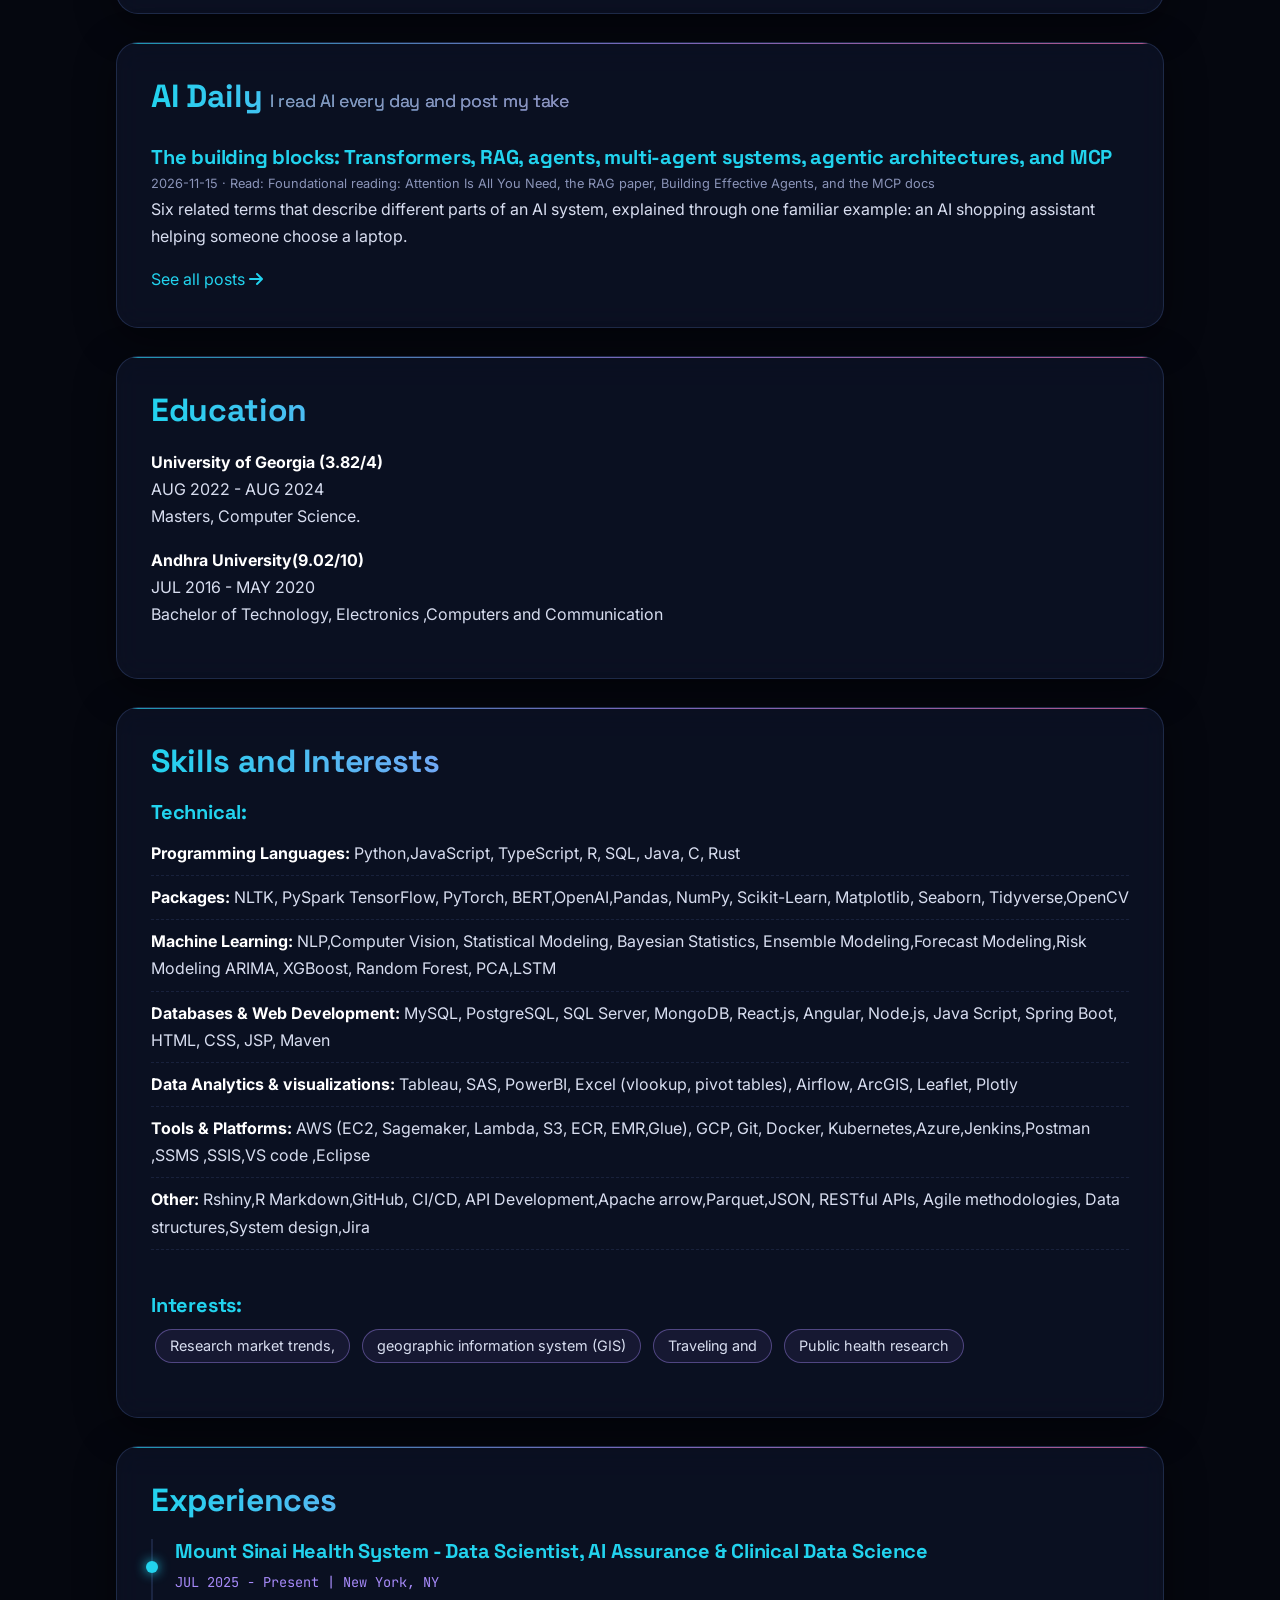
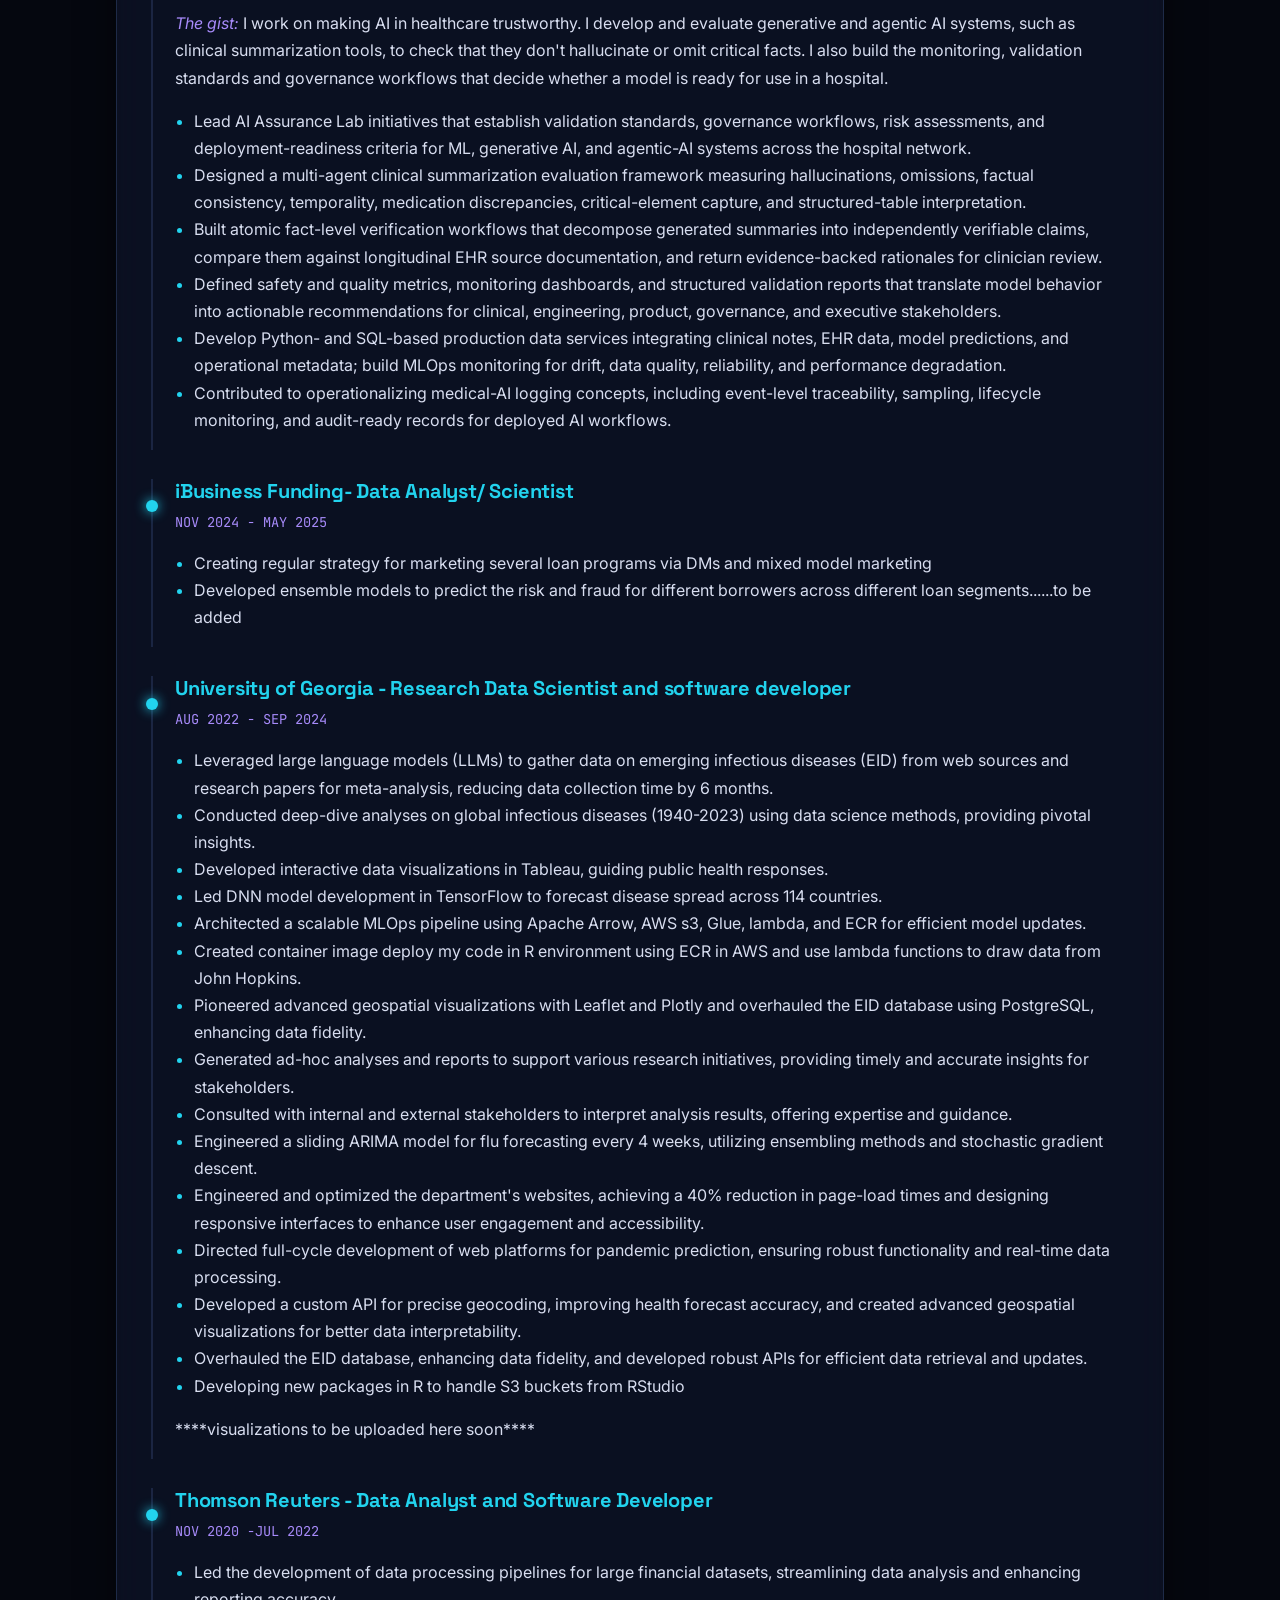
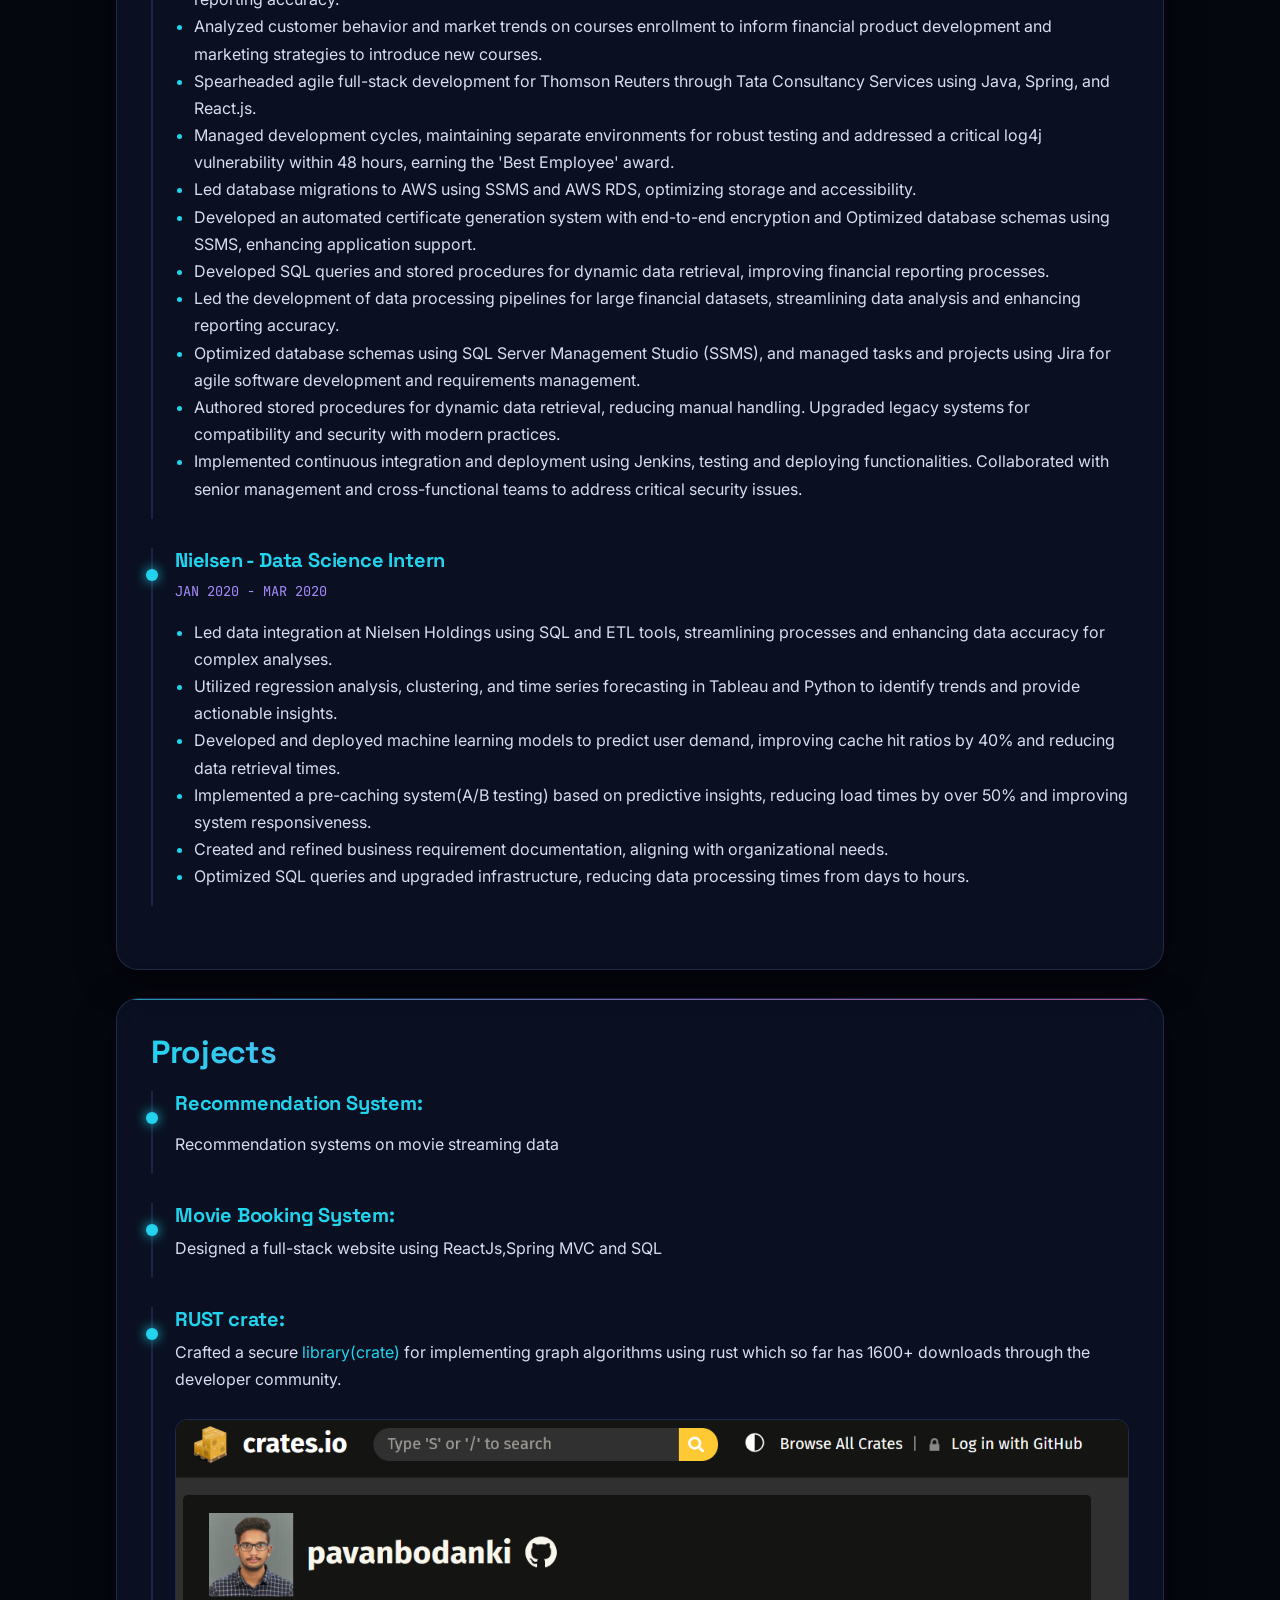
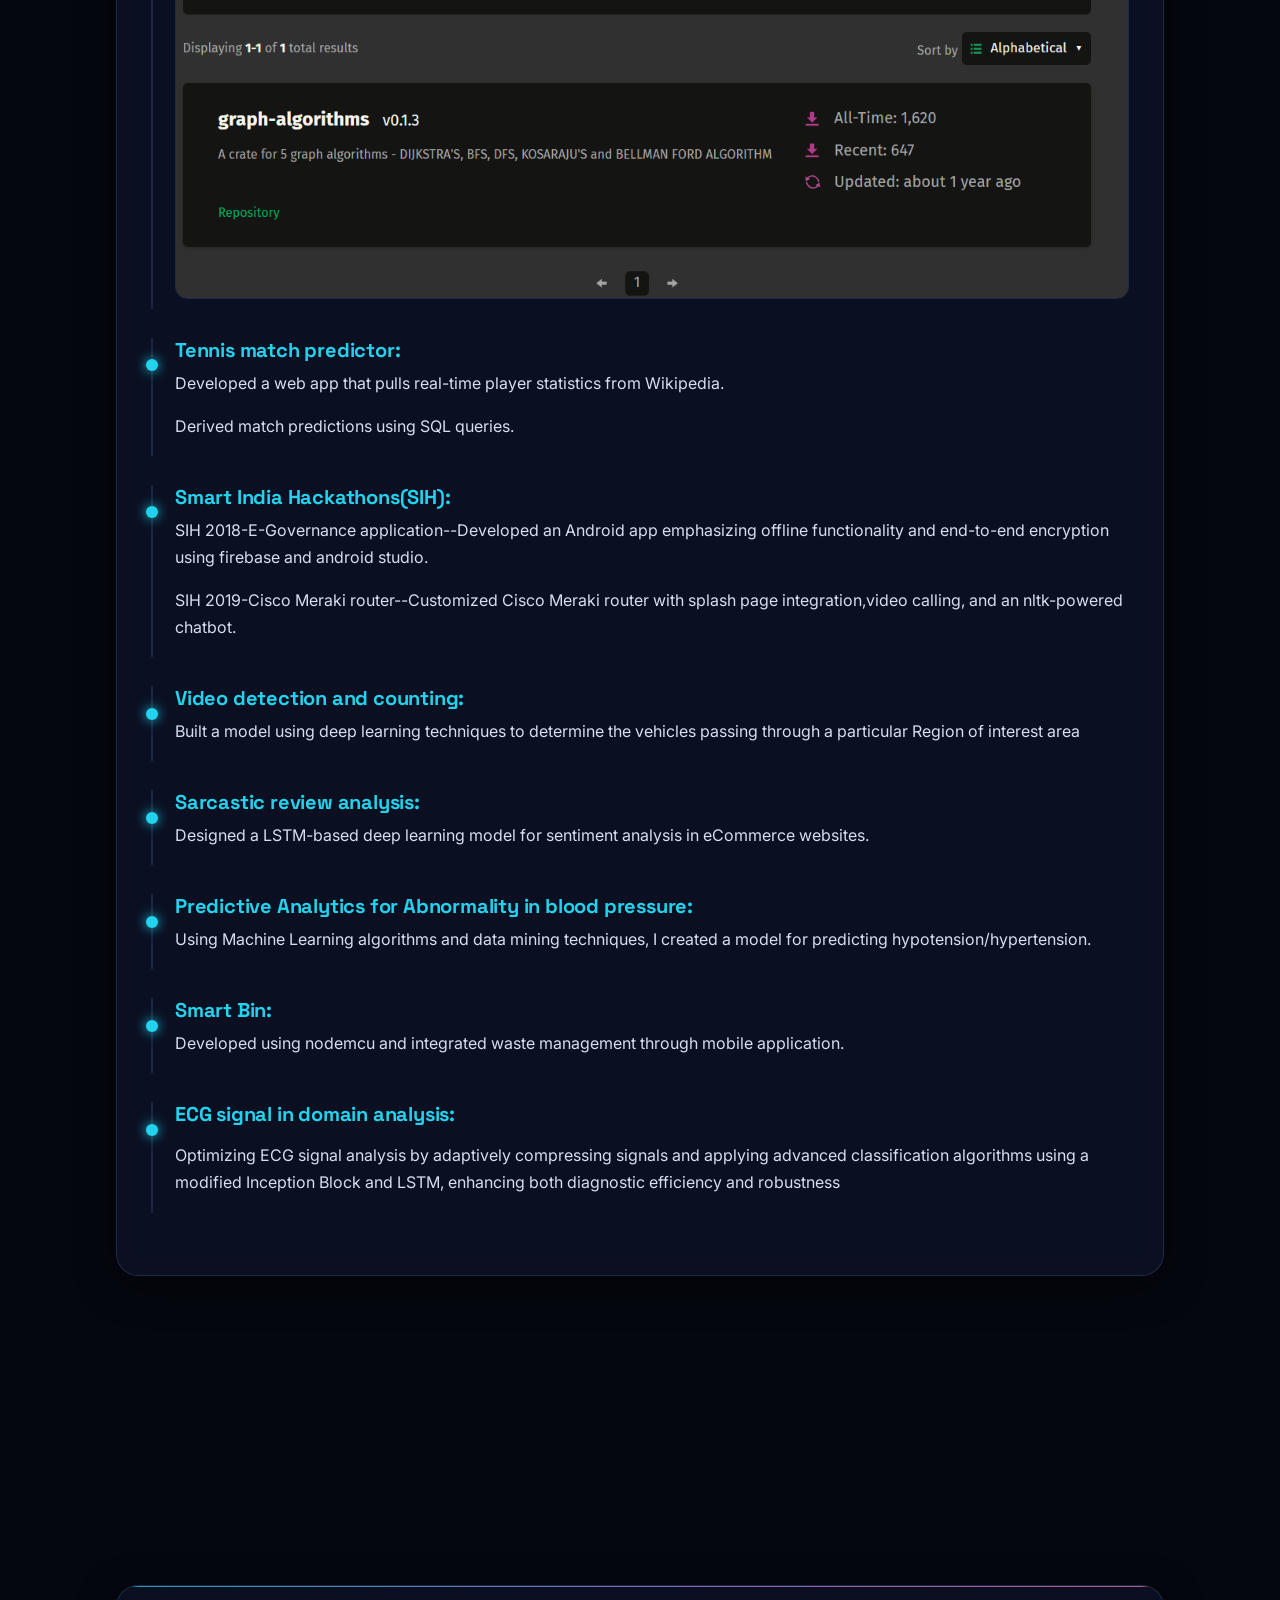
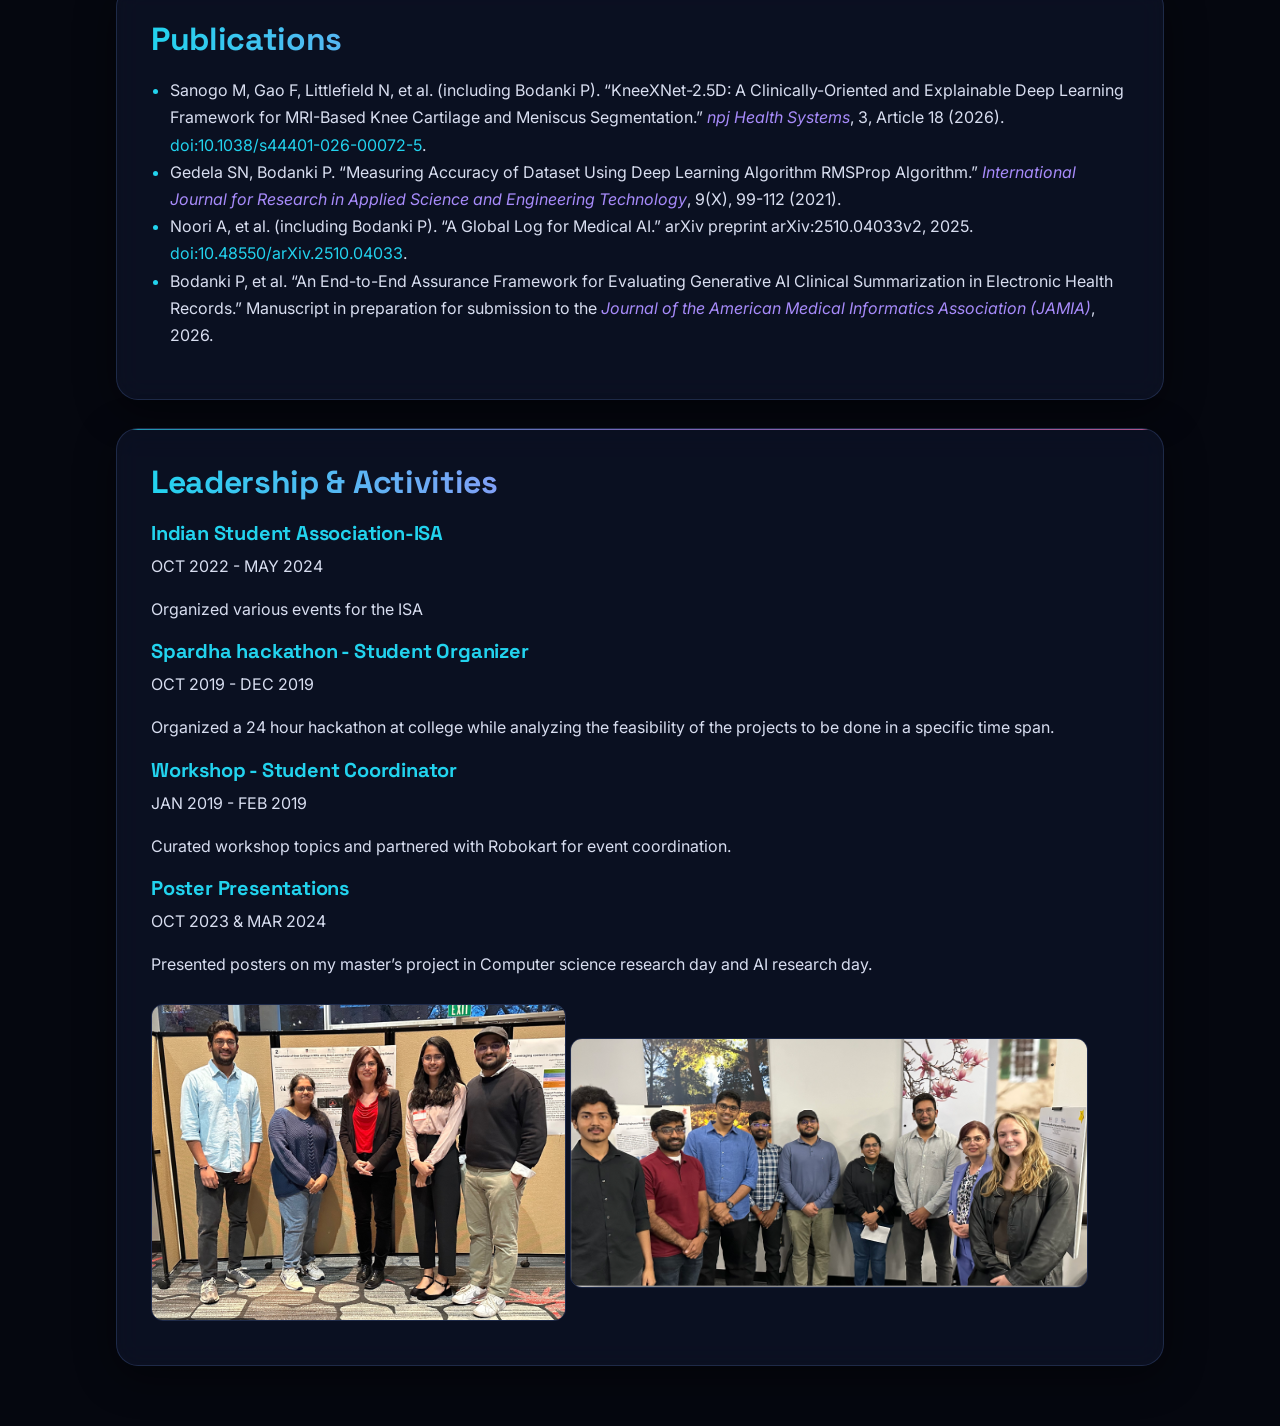
==== commit 25069bf0: "Blog: mark first post as Day 1, remove sections for now, update LinkedIn URL" ====
--- a/index.html
+++ b/index.html
@@ -71,7 +71,7 @@
             <p class="hero-tagline"
                 data-phrases='["Data Scientist @ Mount Sinai", "Making healthcare AI ", "Generative & agentic AI", "AI every day → AI Daily"]'>
                 Data Scientist @ Mount Sinai</p>
-            <p class="lead"><a href="https://linkedin.com/in/pavan-bodanki" target="_blank">LinkedIn</a> |
+            <p class="lead"><a href="https://www.linkedin.com/in/bodankipavan/" target="_blank">LinkedIn</a> |
                 <a href="https://github.com/pavanbodanki" target="_blank">GitHub</a>
             </p>
             <p>Email: <a href="mailto:pavanbodankicv@gmail.com">pavanbodankicv@gmail.com</a> | Phone: +1 (762)
